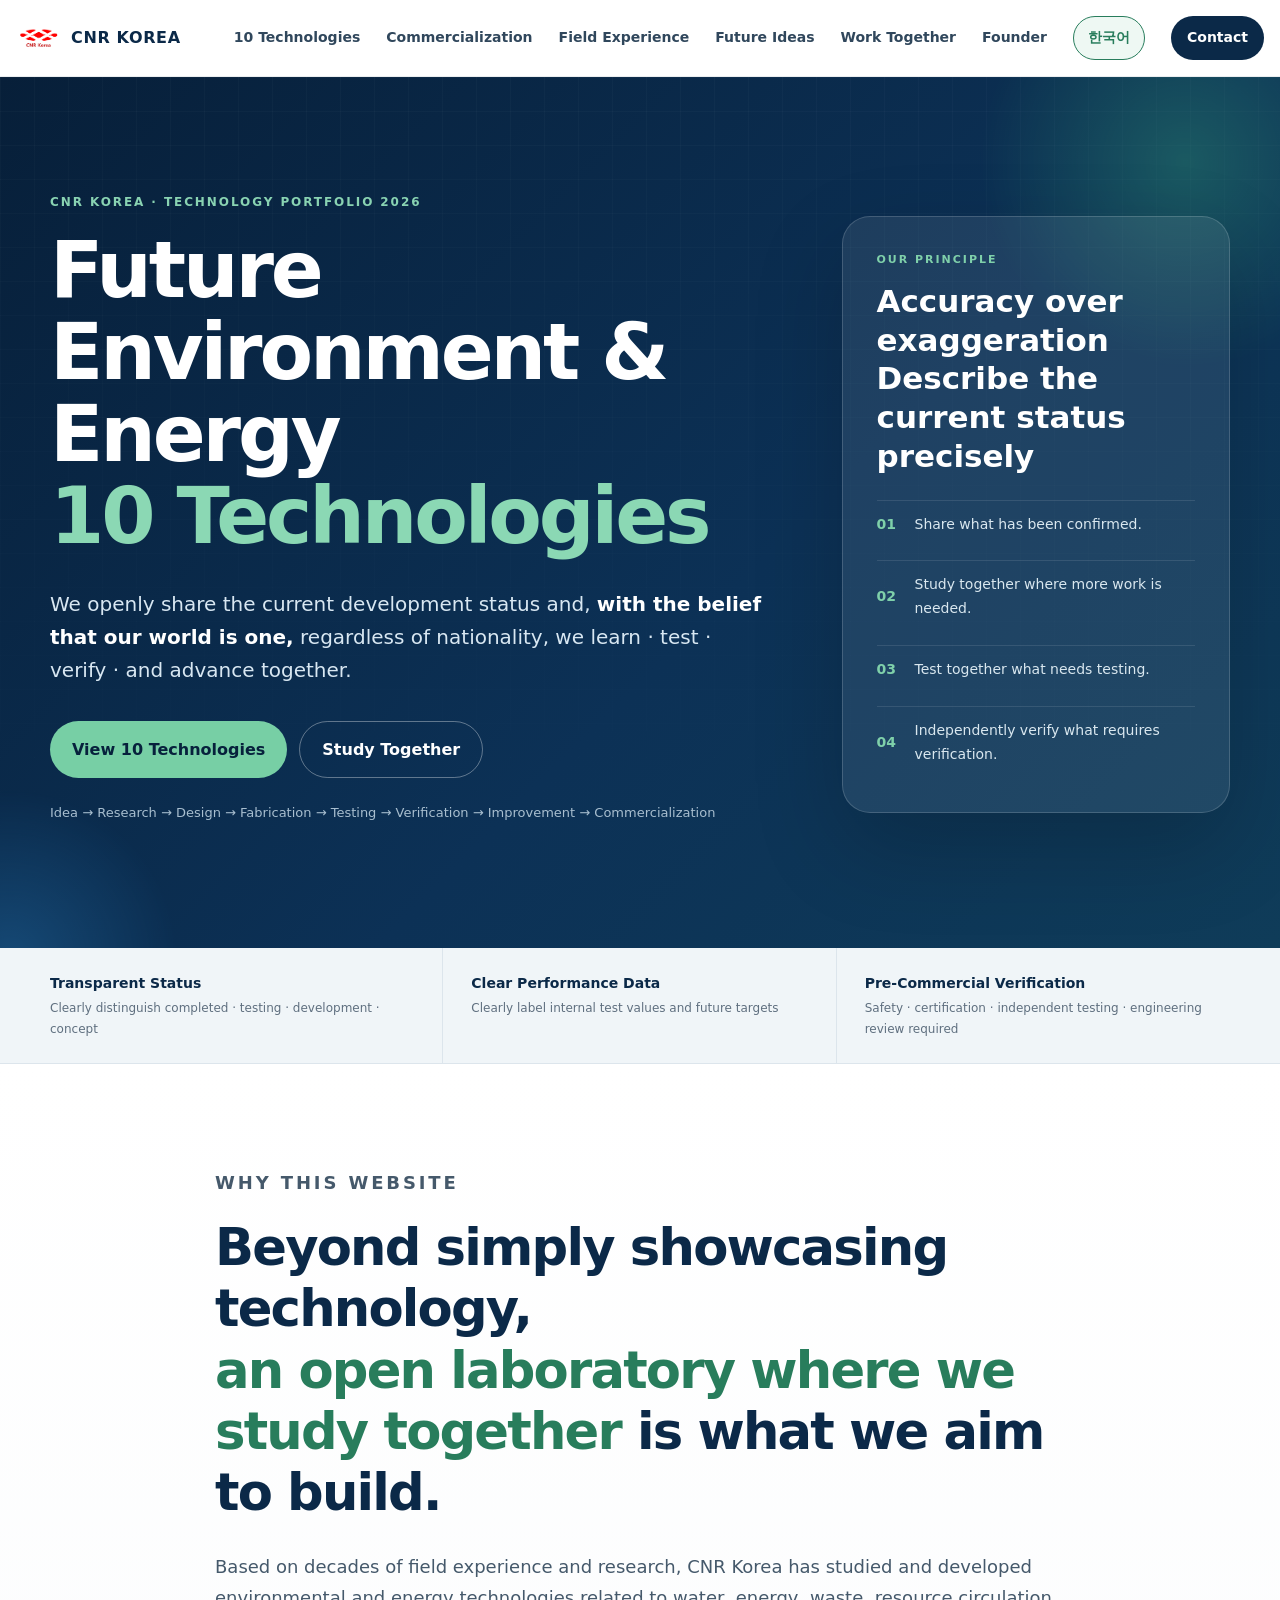
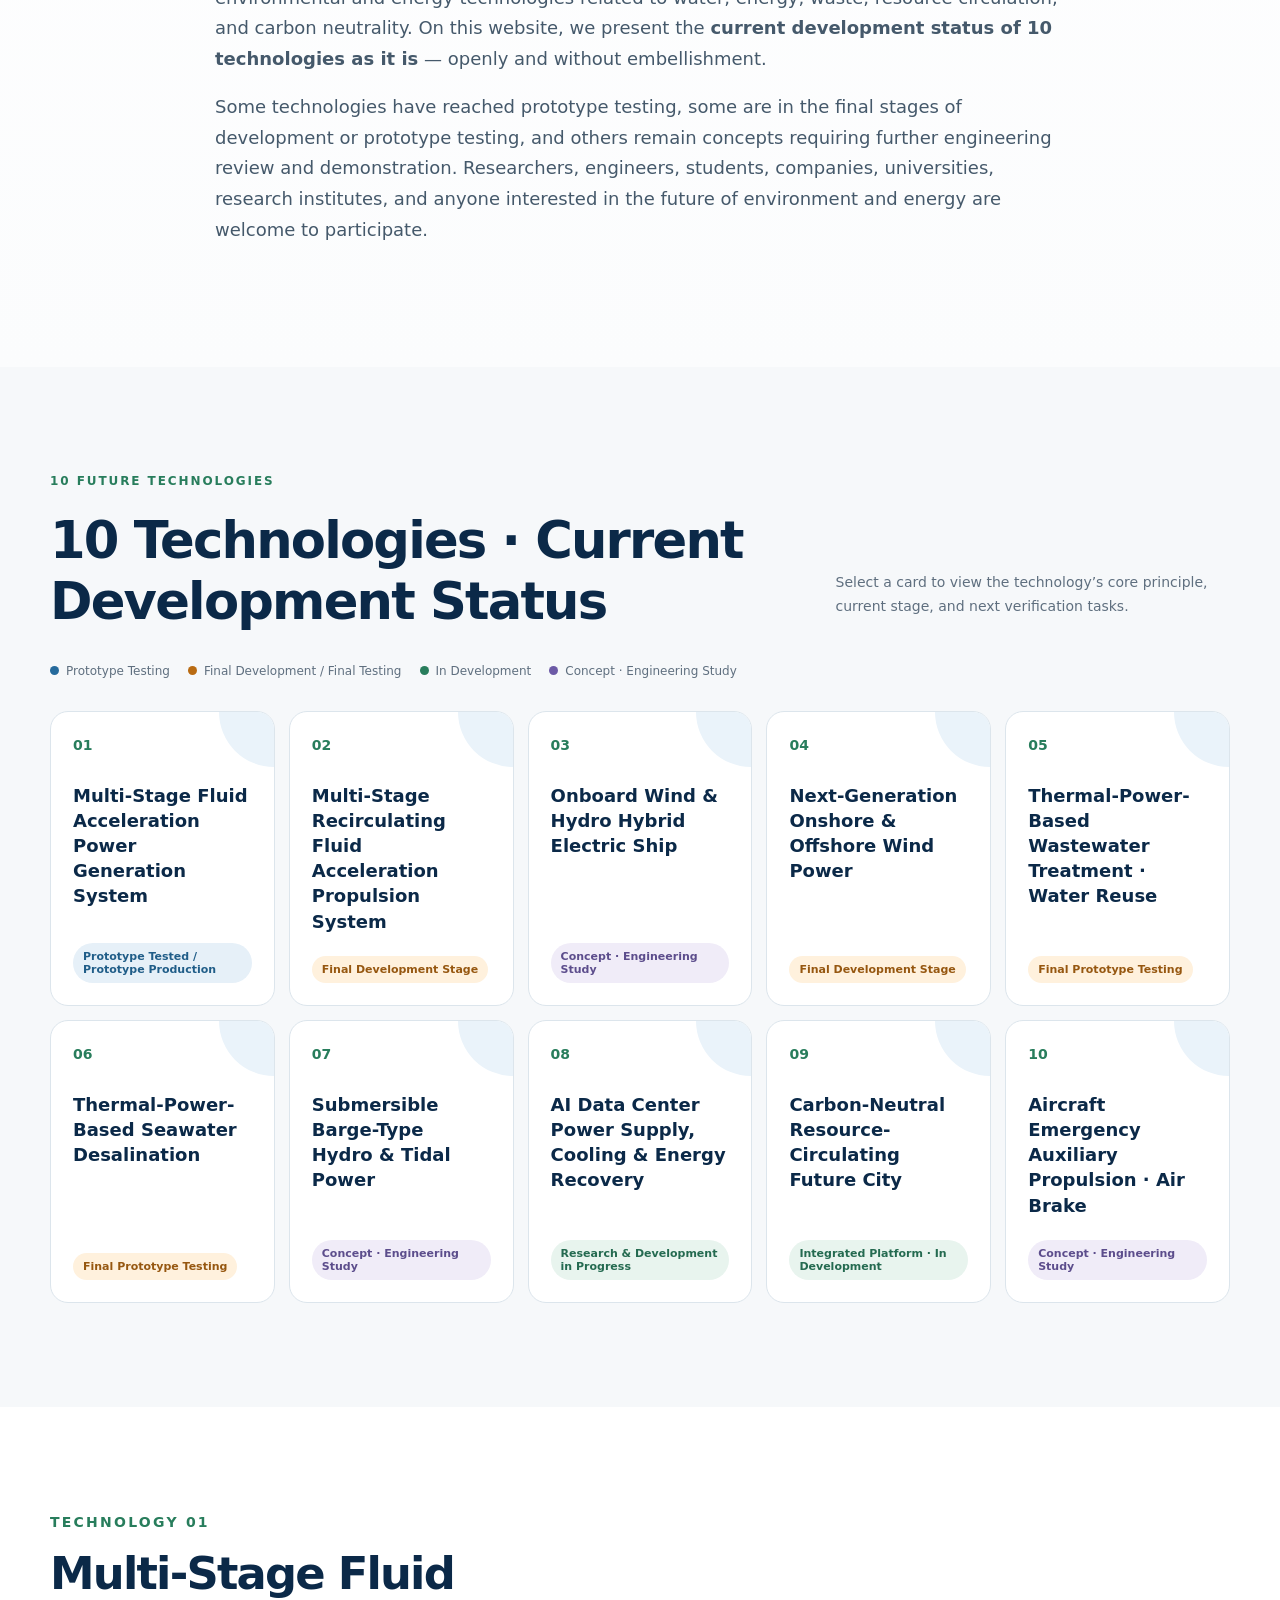
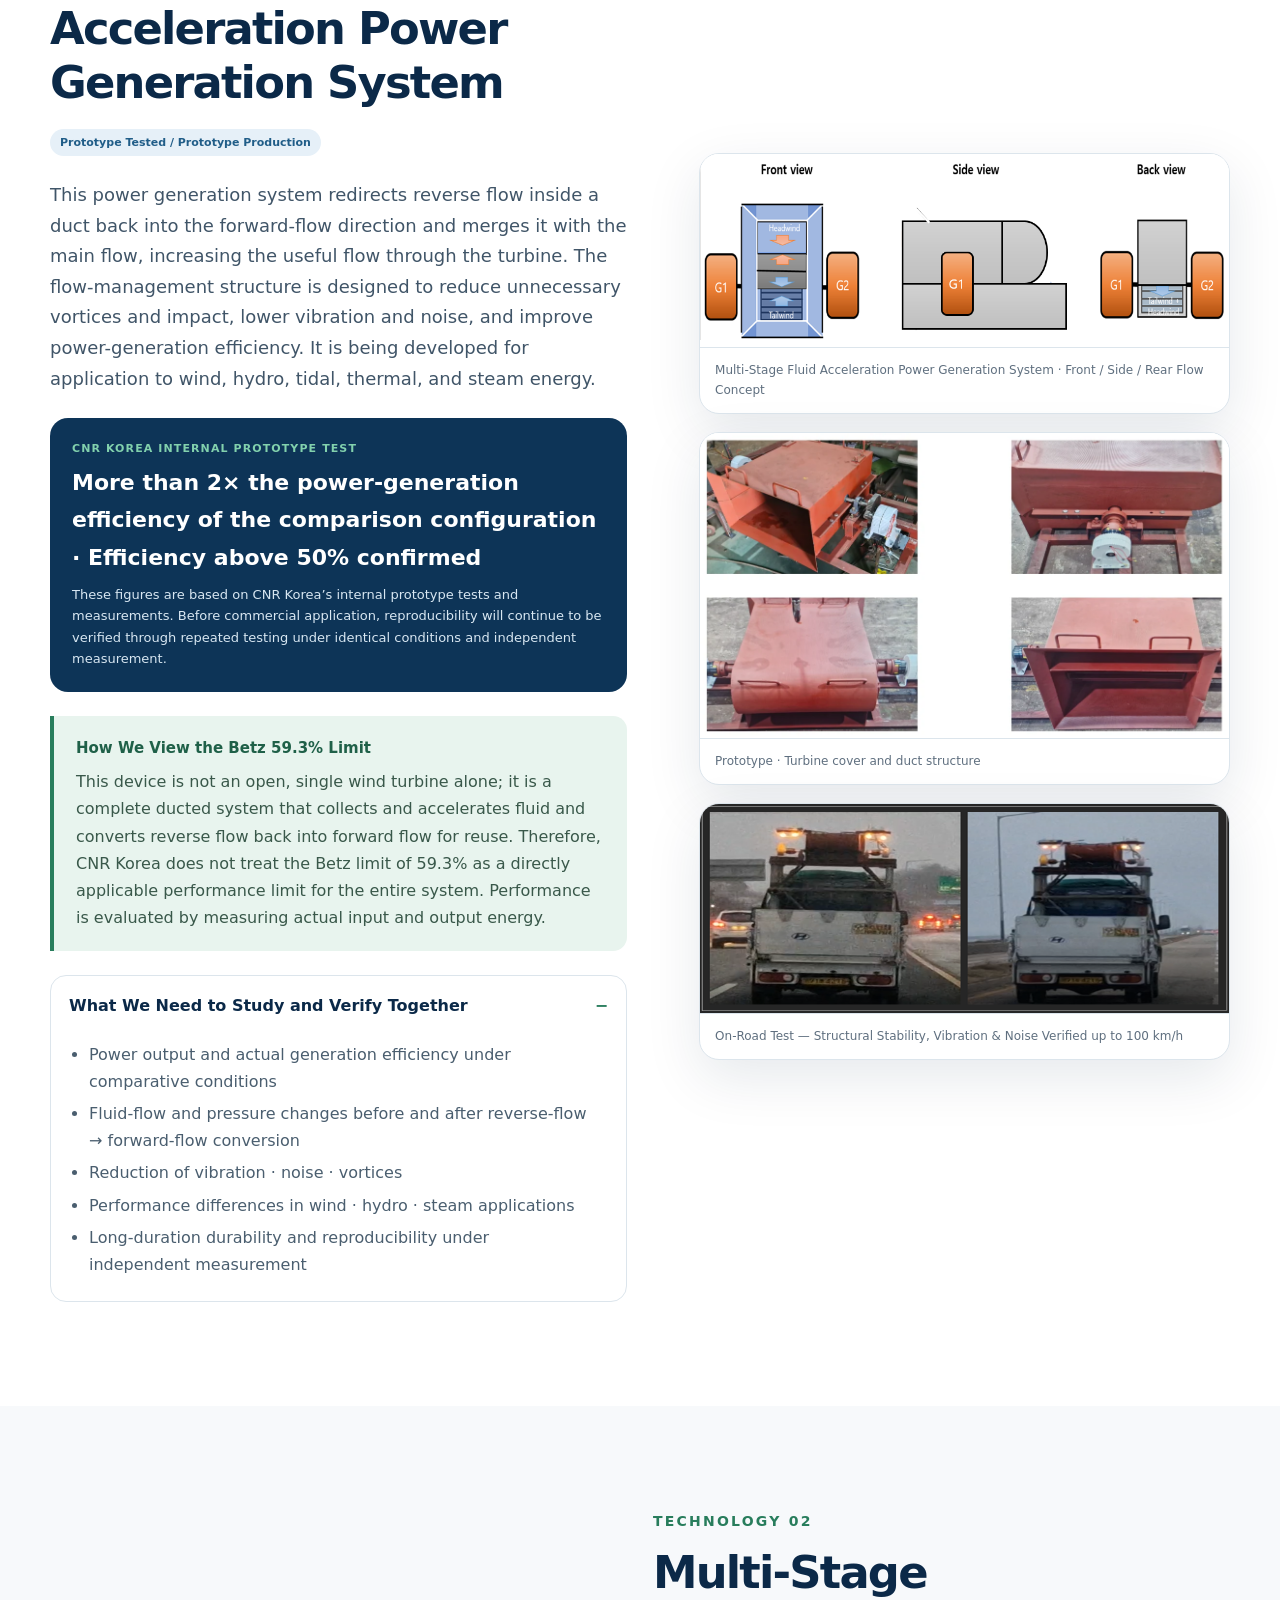
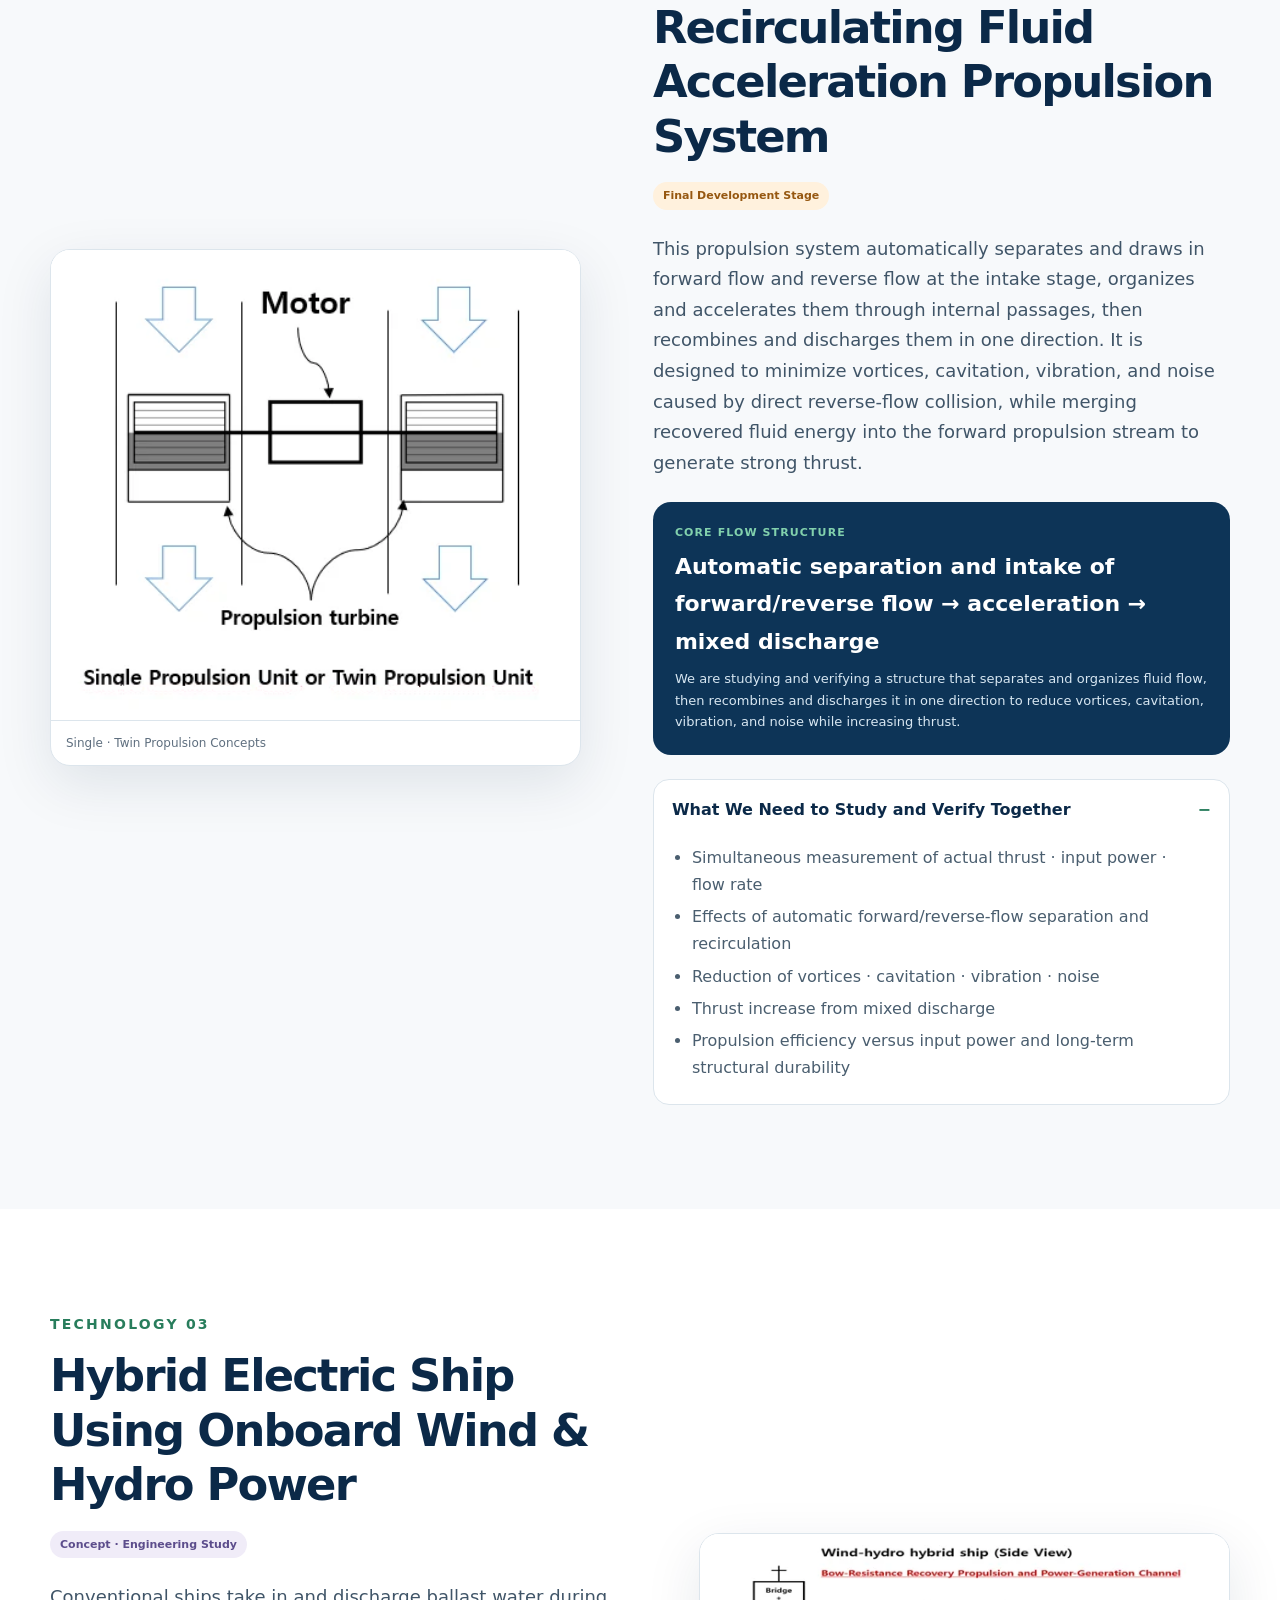
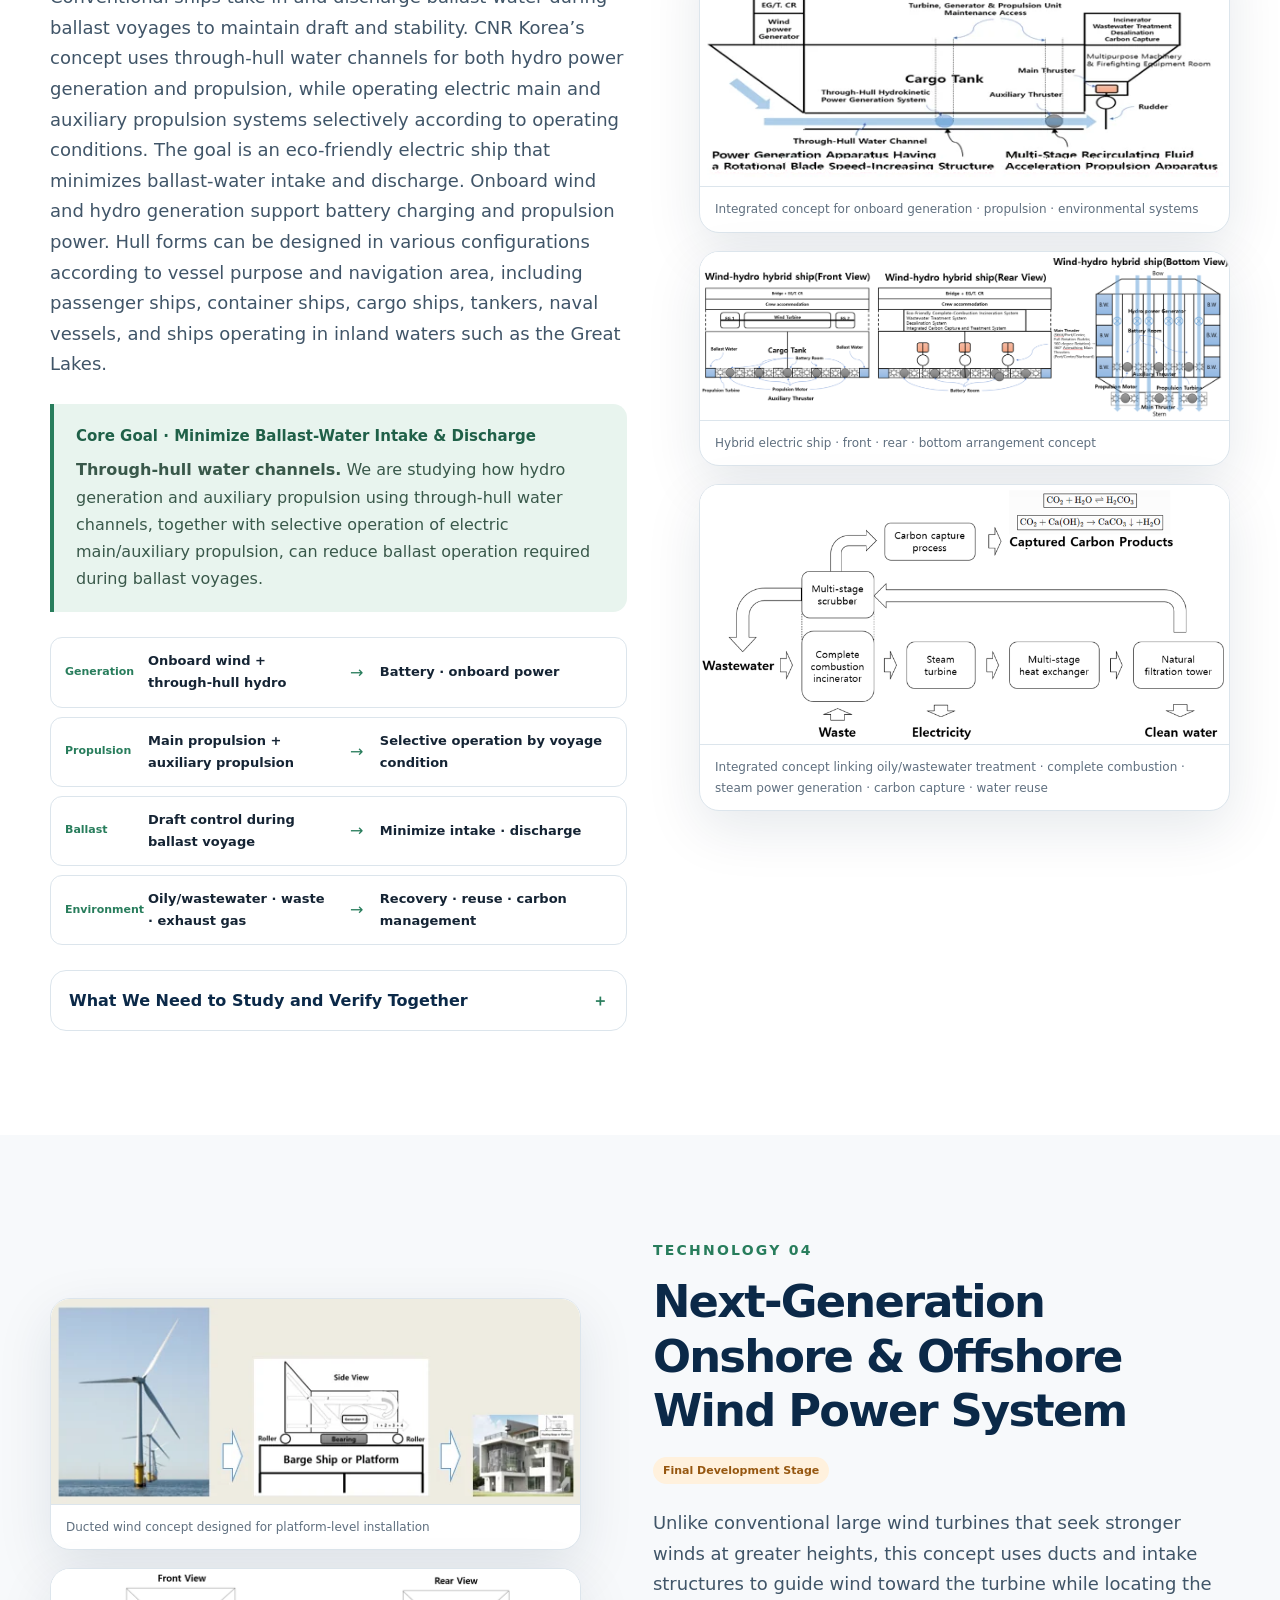
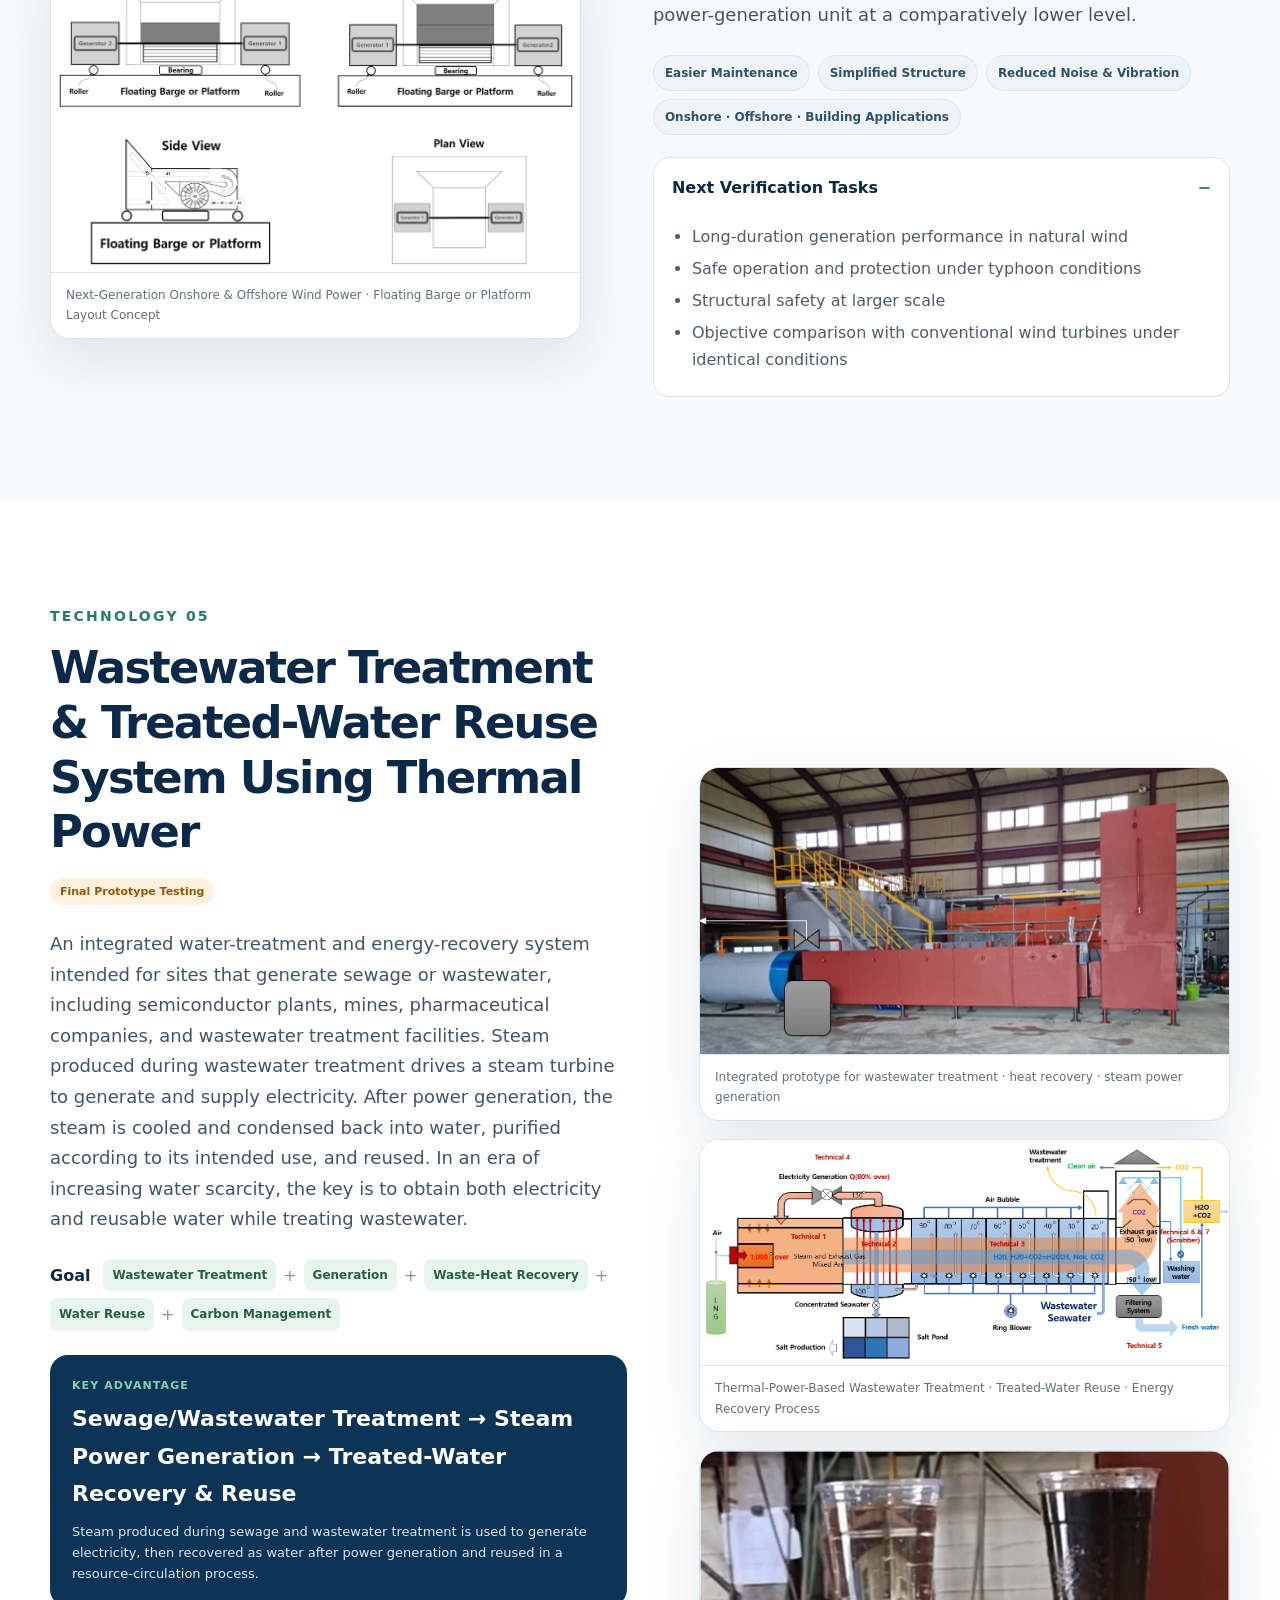
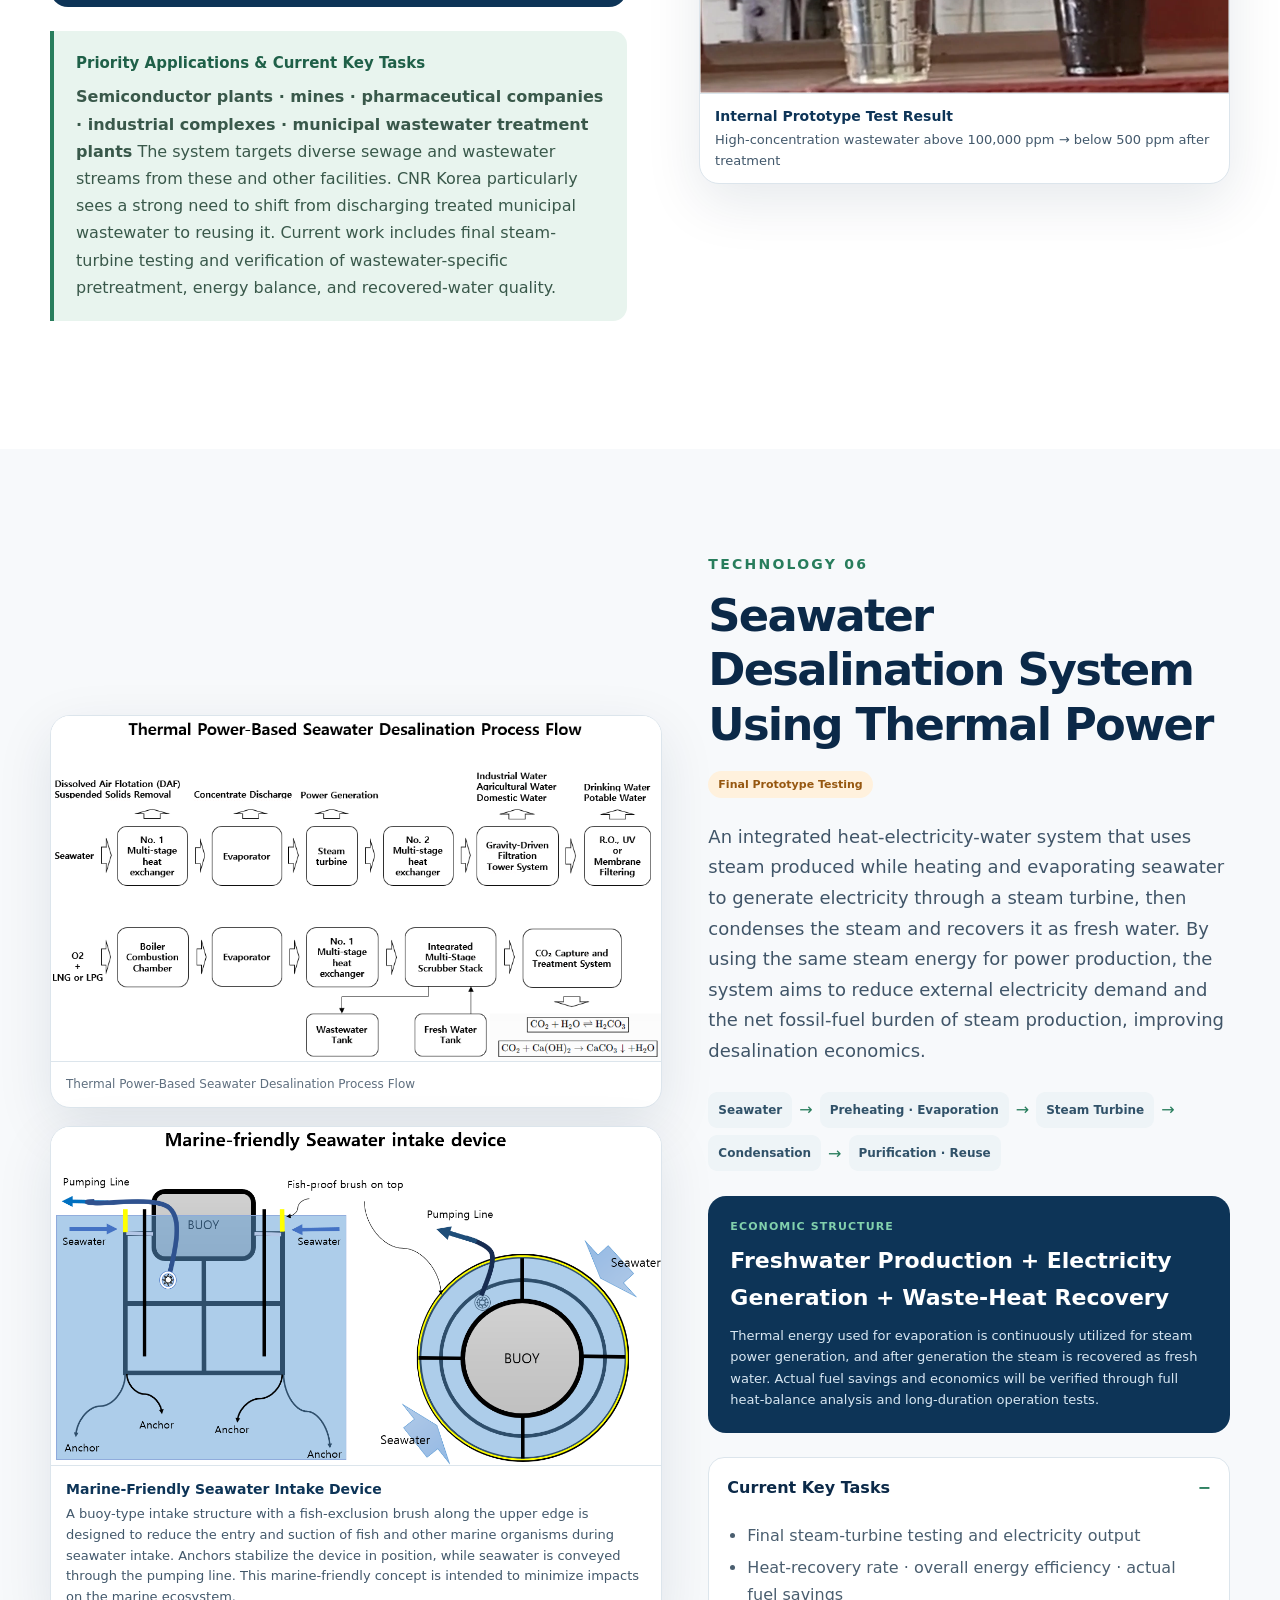
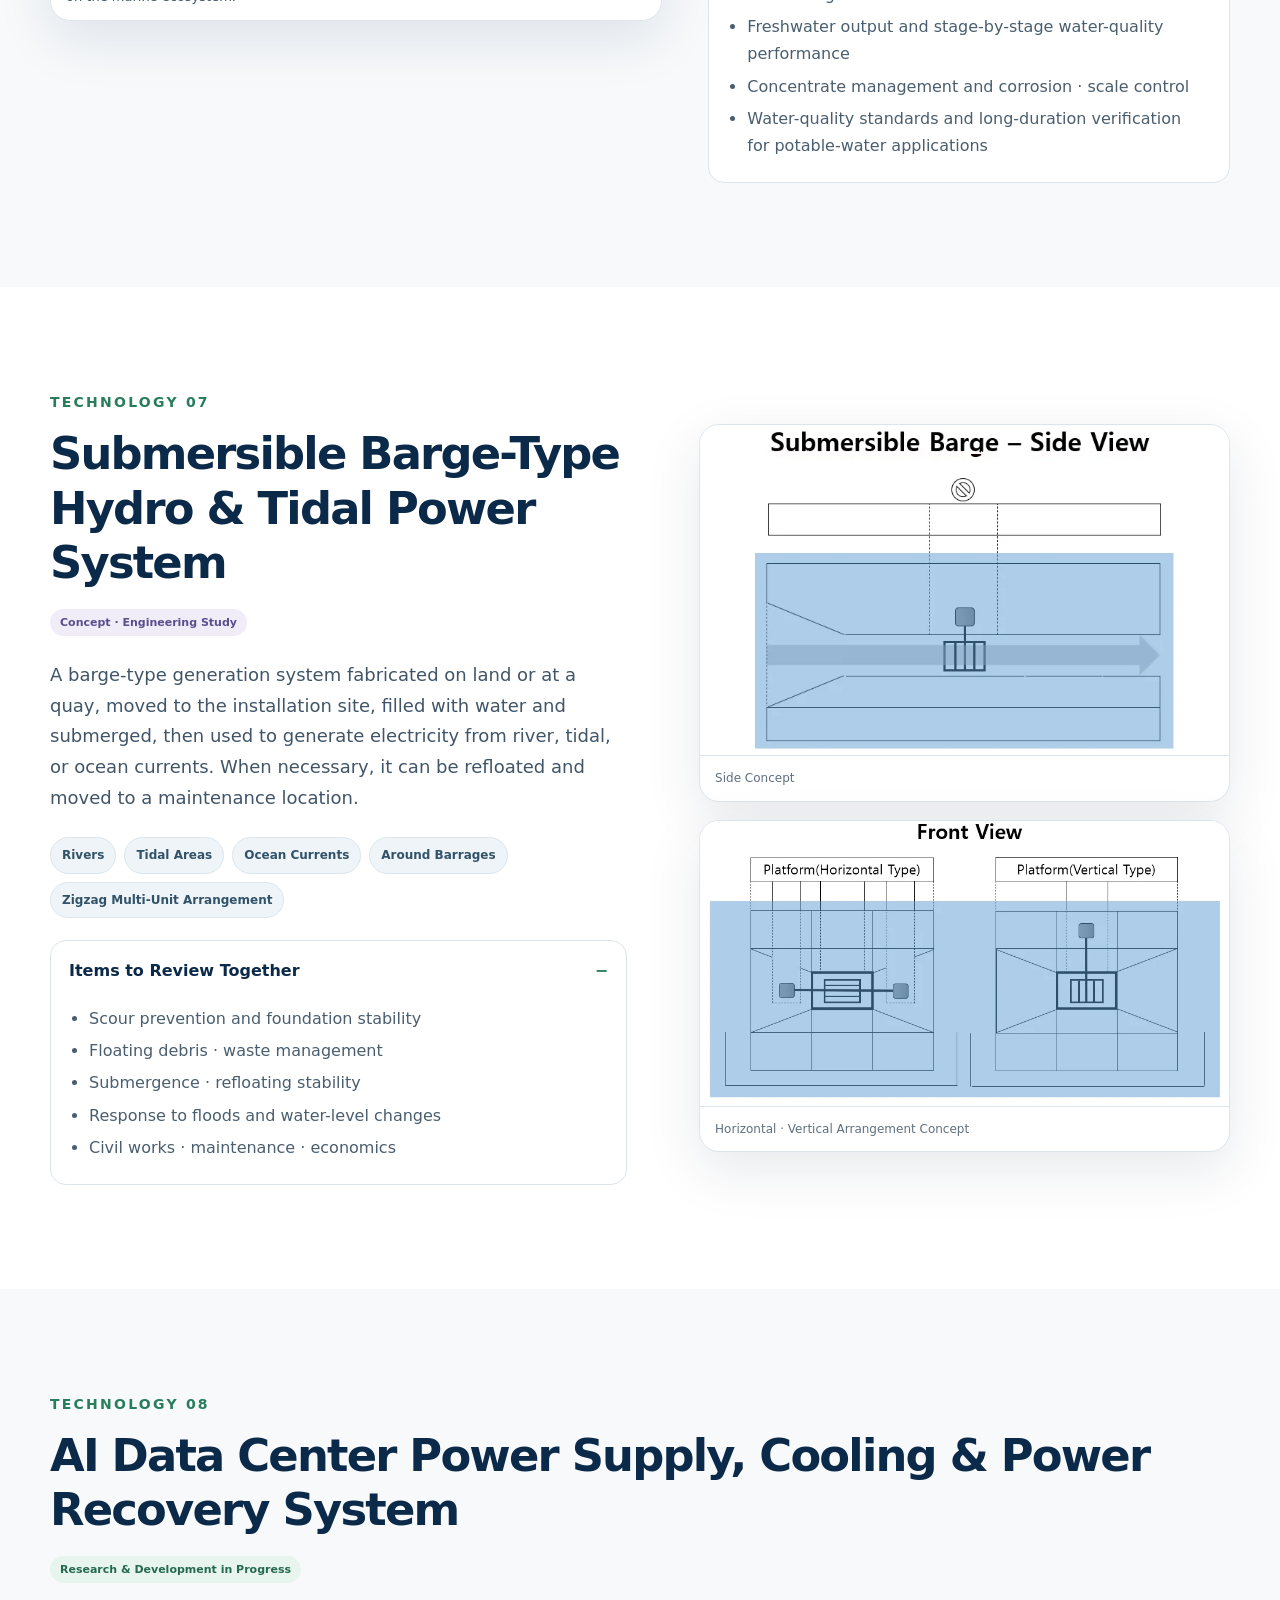
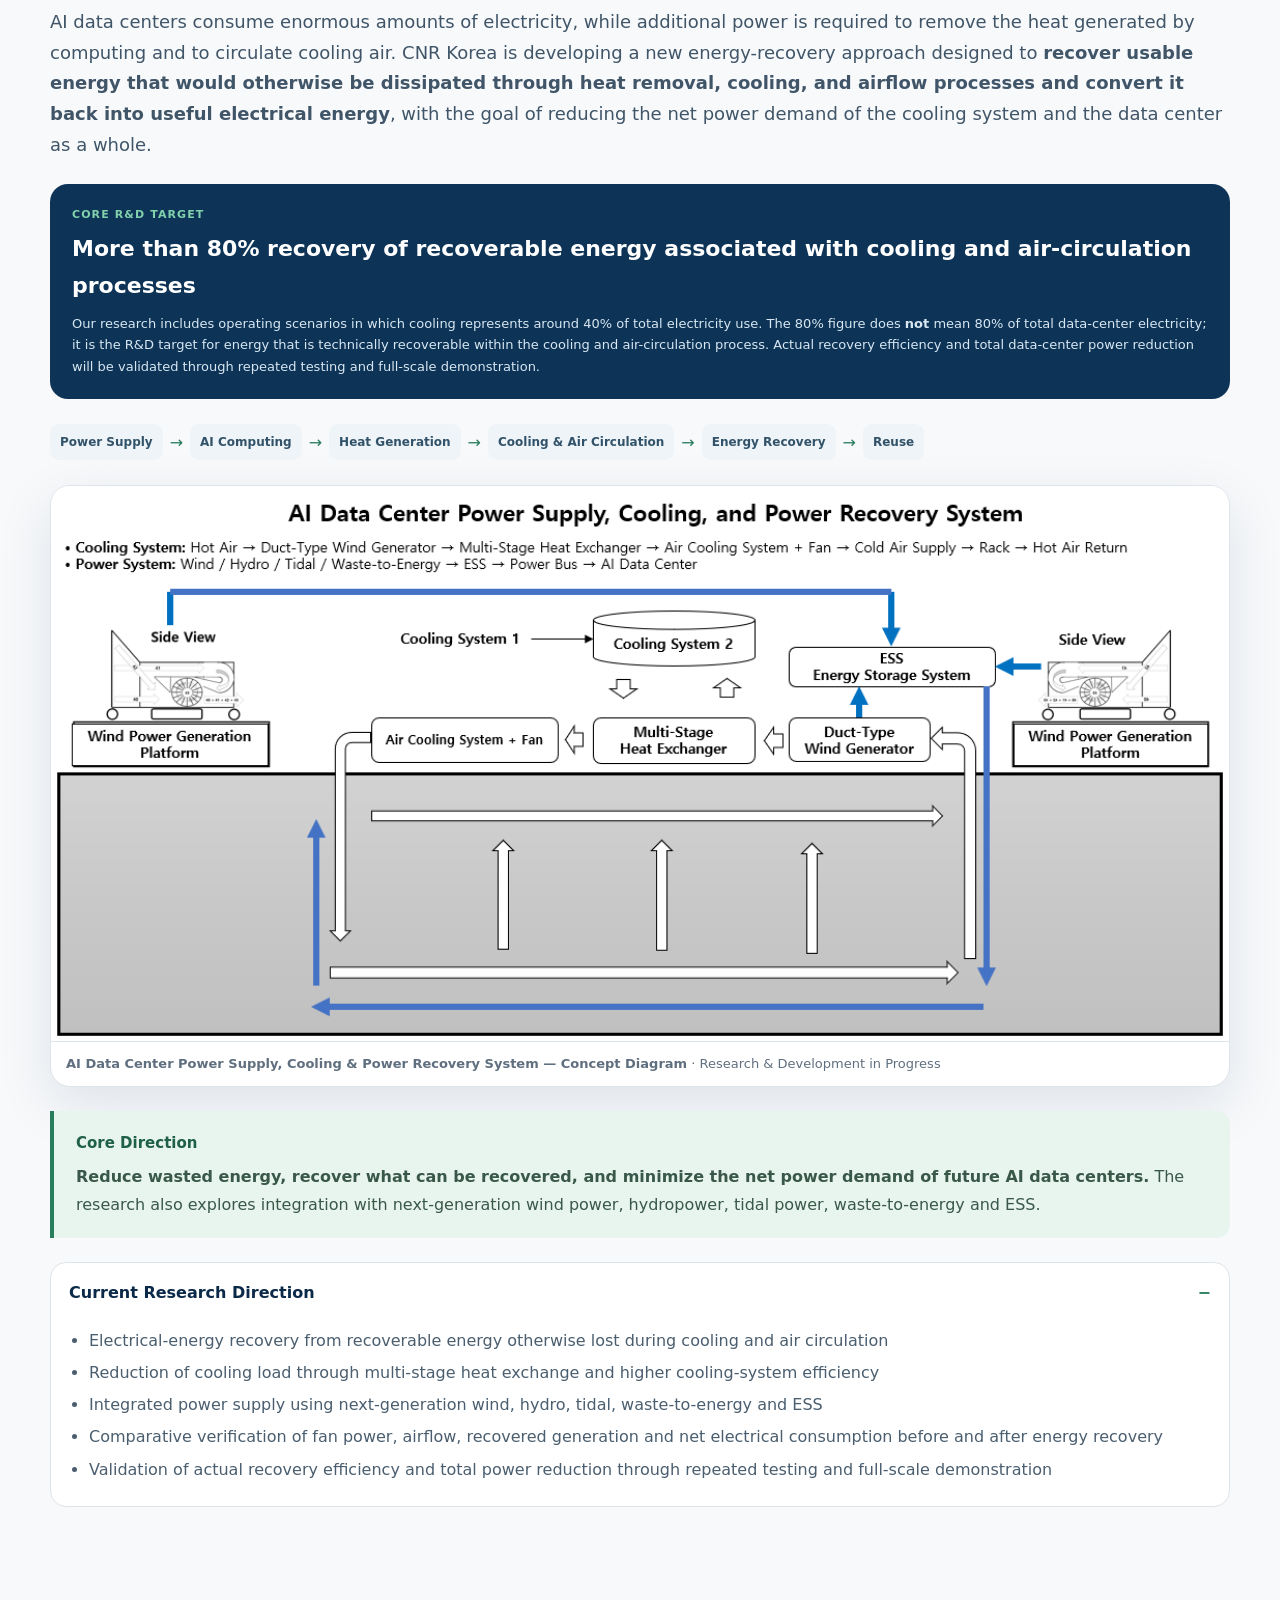
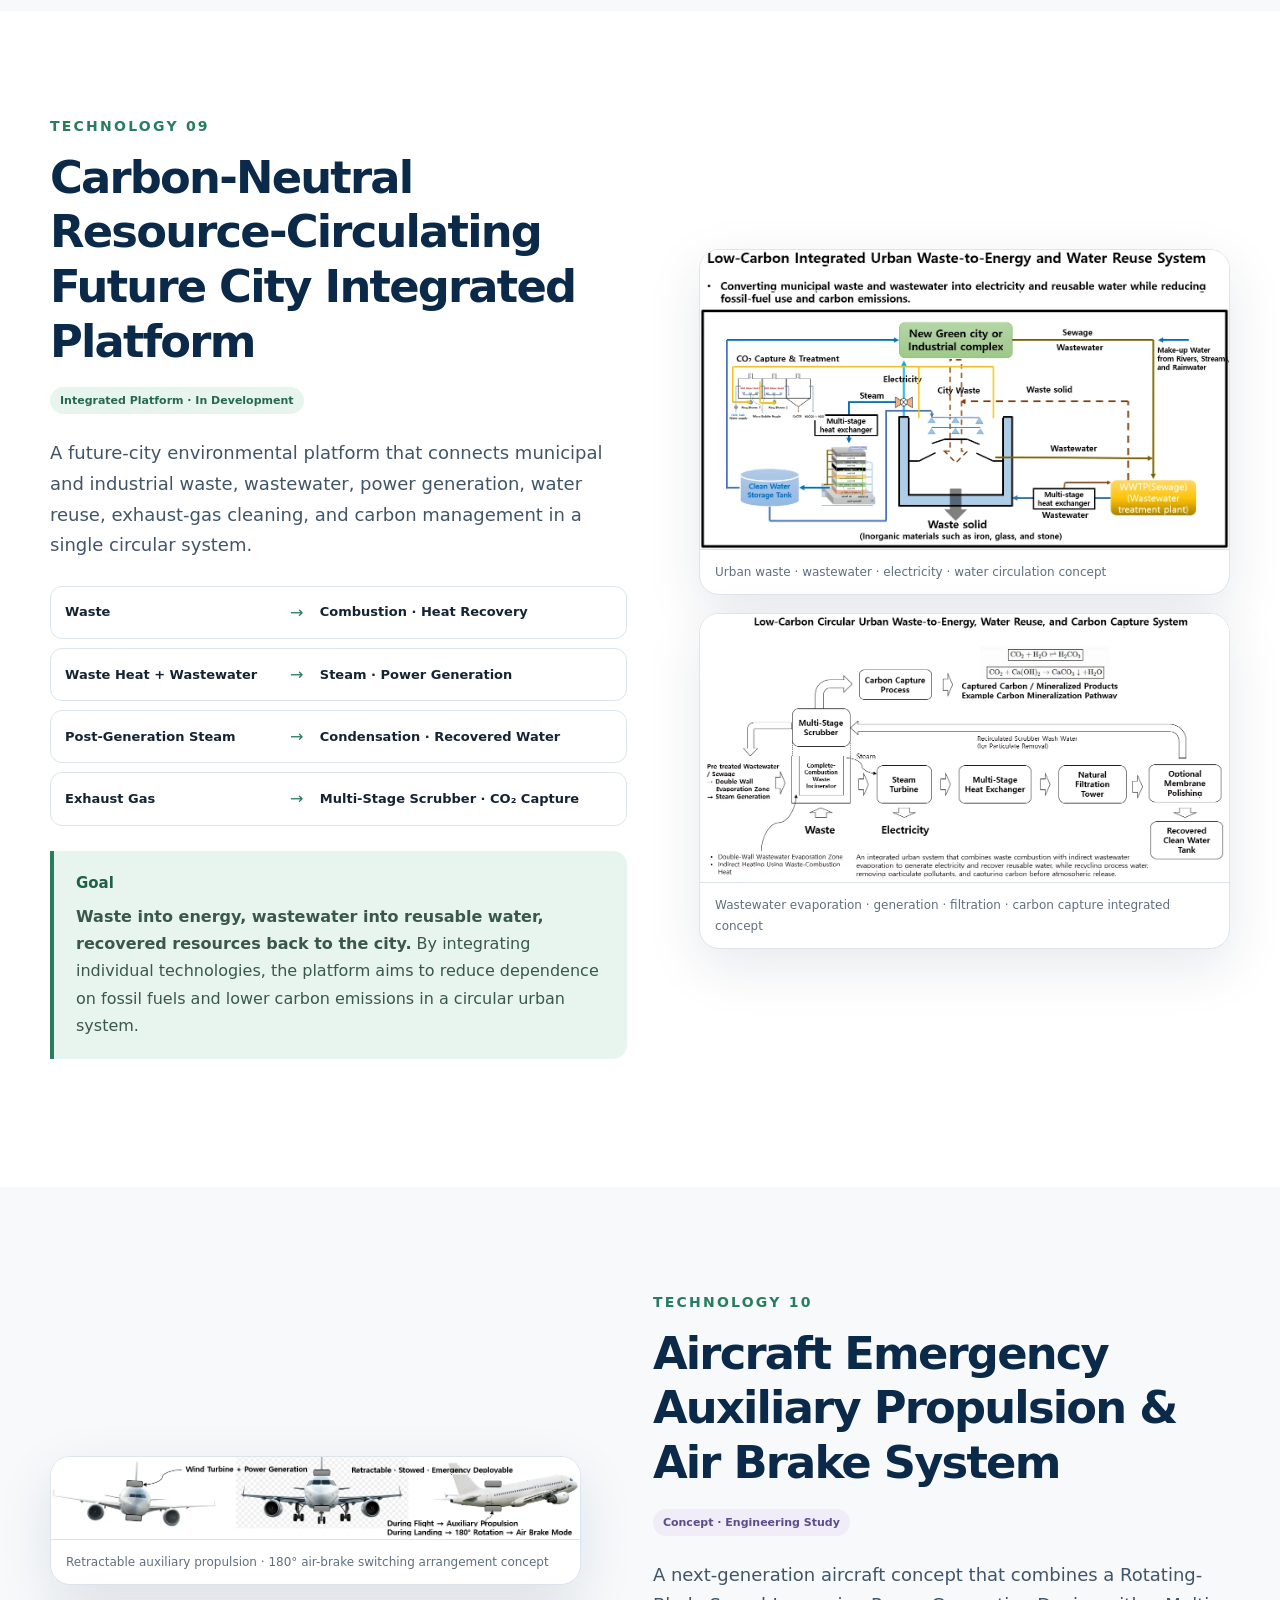
==== en.html @ b7be9ba9 "Add files via upload" ====
<!DOCTYPE html>

<html lang="en">
<head>
<meta charset="utf-8"/>
<meta content="width=device-width, initial-scale=1" name="viewport"/>
<meta content="#0b2948" name="theme-color"/>
<meta content="CNR Korea’s 10 Future Environmental &amp; Energy Technologies. We openly share the current development status and advance toward carbon neutrality by learning, testing, and verifying together." name="description"/>
<meta content="CNR KOREA | 10 Future Environmental &amp; Energy Technologies" property="og:title"/>
<meta content="We share what has been confirmed and study together where more work is needed. Explore our technology status, field experience, and future research challenges." property="og:description"/>
<meta content="website" property="og:type"/>
<title>CNR KOREA | 10 Future Environmental &amp; Energy Technologies</title>
<link href="[data-uri]" rel="icon" type="image/png"/>
<style>:root{
  --navy:#0b2948; --navy-2:#123c66; --ink:#152434; --muted:#5f6f7f;
  --green:#287d5c; --green-2:#3fa173; --mint:#e8f4ee; --sky:#eaf3fa;
  --line:#dce5ec; --bg:#f6f8fa; --white:#fff; --amber:#b96b12; --blue:#256a9c; --violet:#6c5aa6;
  --shadow:0 18px 55px rgba(11,41,72,.10); --radius:22px; --radius-sm:14px;
  --max:1180px;
}
*{box-sizing:border-box}html{scroll-behavior:smooth}body{margin:0;font-family:Inter,"Noto Sans KR","Apple SD Gothic Neo","Malgun Gothic",system-ui,sans-serif;color:var(--ink);background:var(--white);line-height:1.7;word-break:keep-all}img{max-width:100%;display:block}a{color:inherit;text-decoration:none}button{font:inherit}.container{width:min(var(--max),calc(100% - 40px));margin:0 auto}.narrow{width:min(850px,100%)}.center{text-align:center}.section{padding:104px 0}.section-dark{background:var(--navy);color:#fff}.anchor-section{scroll-margin-top:78px}.skip-link{position:fixed;left:16px;top:-60px;z-index:999;background:#fff;color:#000;padding:10px 14px;border-radius:8px}.skip-link:focus{top:16px}.site-header{position:sticky;top:0;z-index:50;background:rgba(255,255,255,.92);backdrop-filter:blur(14px);border-bottom:1px solid rgba(11,41,72,.08)}.nav-shell{width:min(1260px,calc(100% - 32px));height:76px;margin:auto;display:flex;align-items:center;justify-content:space-between}.brand{display:flex;align-items:center;gap:10px;font-weight:900;letter-spacing:.04em;color:var(--navy)}.brand img{width:45px;height:34px;object-fit:contain}.primary-nav{display:flex;align-items:center;gap:26px;font-size:14px;font-weight:700;color:#30475c}.primary-nav a{position:relative}.primary-nav a:not(.nav-cta)::after{content:"";position:absolute;left:0;right:100%;bottom:-8px;height:2px;background:var(--green);transition:.25s}.primary-nav a:hover::after,.primary-nav a.active::after{right:0}.lang-switch{padding:9px 14px;border-radius:999px;border:1px solid var(--green);background:#eef8f3;color:var(--green);font-weight:900}.lang-switch:hover{background:var(--green);color:#fff}.primary-nav a.lang-switch::after{display:none}.nav-cta{padding:10px 16px;border-radius:999px;background:var(--navy);color:#fff}.nav-toggle{display:none;background:none;border:0;padding:8px}.nav-toggle span{display:block;width:24px;height:2px;background:var(--navy);margin:5px 0}.hero{position:relative;overflow:hidden;padding:115px 0 110px;background:linear-gradient(135deg,#071f39 0%,#0c3156 58%,#0f3c59 100%)}.hero::before{content:"";position:absolute;inset:0;background-image:linear-gradient(rgba(255,255,255,.025) 1px,transparent 1px),linear-gradient(90deg,rgba(255,255,255,.025) 1px,transparent 1px);background-size:34px 34px;mask-image:linear-gradient(to bottom,#000,transparent)}.hero-orb{position:absolute;border-radius:50%;filter:blur(1px);opacity:.35}.hero-orb-a{width:430px;height:430px;background:radial-gradient(circle,#36a578 0%,transparent 68%);right:-120px;top:-130px}.hero-orb-b{width:340px;height:340px;background:radial-gradient(circle,#2b80c0 0%,transparent 70%);left:-160px;bottom:-180px}.hero-grid{position:relative;display:grid;grid-template-columns:1.3fr .7fr;gap:70px;align-items:center}.eyebrow,.section-label{margin:0 0 18px;text-transform:uppercase;letter-spacing:.16em;font-size:12px;font-weight:900;color:var(--green)}.section-label.light{color:#7fd0aa}.hero .eyebrow{color:#89d3b2}.hero h1{font-size:clamp(50px,6.1vw,82px);line-height:1.05;margin:0 0 30px;letter-spacing:-.04em}.hero h1 strong{color:#8bd8b4}.hero-lead{font-size:20px;line-height:1.65;color:#d8e7f2;max-width:760px}.hero-lead b{color:#fff}.hero-actions{display:flex;gap:12px;margin:34px 0 24px}.btn{display:inline-flex;align-items:center;justify-content:center;padding:14px 22px;border-radius:999px;font-weight:800;transition:.25s}.btn:hover{transform:translateY(-2px)}.btn-primary{background:#77cfa5;color:#07213c}.btn-ghost{border:1px solid rgba(255,255,255,.35);color:#fff}.hero-note{font-size:13px;color:#a8becf}.hero-panel{background:rgba(255,255,255,.08);border:1px solid rgba(255,255,255,.16);border-radius:28px;padding:34px;box-shadow:0 35px 90px rgba(0,0,0,.18)}.panel-kicker{font-size:11px;font-weight:900;letter-spacing:.18em;color:#7fd0aa}.hero-panel h2{font-size:31px;line-height:1.25;margin:12px 0 24px}.check-list{list-style:none;margin:0;padding:0;display:grid;gap:12px}.check-list li{display:grid;grid-template-columns:38px 1fr;align-items:center;padding:12px 0;border-top:1px solid rgba(255,255,255,.1);font-size:14px;color:#d9e7ef}.check-list span{color:#7fd0aa;font-weight:900}.trust-strip{background:#f0f5f8;border-bottom:1px solid var(--line)}.trust-grid{display:grid;grid-template-columns:repeat(3,1fr)}.trust-grid>div{padding:24px 28px;border-right:1px solid var(--line)}.trust-grid>div:first-child{padding-left:0}.trust-grid>div:last-child{border:0}.trust-grid strong,.trust-grid span{display:block}.trust-grid strong{color:var(--navy);font-size:14px}.trust-grid span{color:var(--muted);font-size:12px;margin-top:3px}.intro-section{background:linear-gradient(#fff,#fbfcfd)}.intro-section h2,.section-head h2,.goal-section h2{font-size:clamp(36px,4vw,54px);line-height:1.2;letter-spacing:-.035em;margin:0 0 28px;color:var(--navy)}.intro-section h2 span{color:var(--green)}.intro-section p{font-size:18px;color:#45596b}.technology-overview{background:var(--bg)}.section-head{display:flex;align-items:end;justify-content:space-between;gap:40px;margin-bottom:28px}.section-head h2{margin:0}.section-head>p{max-width:420px;color:var(--muted);font-size:14px}.status-legend{display:flex;flex-wrap:wrap;gap:10px 18px;margin-bottom:30px;color:var(--muted);font-size:12px}.status-legend span{display:flex;align-items:center;gap:7px}.dot{width:9px;height:9px;border-radius:50%;display:inline-block}.dot.tested{background:var(--blue)}.dot.finishing{background:var(--amber)}.dot.developing{background:var(--green)}.dot.concept{background:var(--violet)}.tech-card-grid{display:grid;grid-template-columns:repeat(5,1fr);gap:14px}.tech-card{position:relative;min-height:205px;background:#fff;border:1px solid var(--line);border-radius:18px;padding:22px;display:flex;flex-direction:column;transition:.25s;overflow:hidden}.tech-card::before{content:"";position:absolute;width:110px;height:110px;border-radius:50%;background:var(--sky);right:-55px;top:-55px}.tech-card:hover{transform:translateY(-5px);box-shadow:var(--shadow);border-color:#c8d8e3}.tech-card em{font-style:normal;font-weight:900;font-size:14px;color:var(--green);position:relative}.tech-card h3{font-size:18px;line-height:1.4;margin:25px 0 22px;color:var(--navy);position:relative}.badge{display:inline-flex;align-items:center;align-self:flex-start;padding:7px 10px;border-radius:999px;font-size:11px;font-weight:900;line-height:1.2}.badge.tested{background:#e6f0f8;color:#205d88}.badge.finishing{background:#fff1dd;color:#965710}.badge.developing{background:#e8f4ee;color:#246a50}.badge.concept{background:#f0ecf8;color:#5c4d8c}.tech-card .badge{margin-top:auto}.technology{position:relative}.technology.alt{background:#f7f9fb}.technology-grid{display:grid;grid-template-columns:1fr .92fr;gap:72px;align-items:center}.technology-grid.reverse{grid-template-columns:.92fr 1fr}.technology-grid.reverse .tech-copy{order:2}.technology-grid.reverse>.visual-card,.technology-grid.reverse>.visual-stack{order:1}.tech-number{font-size:14px;font-weight:900;letter-spacing:.16em;color:var(--green);margin-bottom:12px}.tech-copy h2{font-size:clamp(34px,3.5vw,50px);line-height:1.22;letter-spacing:-.04em;color:var(--navy);margin:0 0 16px}.tech-summary{font-size:18px;color:#405568;margin:24px 0}.learning-box{background:var(--mint);border-left:4px solid var(--green);padding:20px 22px;border-radius:0 14px 14px 0;margin:24px 0}.learning-box h3{margin:0 0 7px;color:#1f6048;font-size:15px}.learning-box p{margin:0;color:#39584a}.study-details{border:1px solid var(--line);border-radius:16px;background:#fff;margin-top:20px;overflow:hidden}.study-details summary{cursor:pointer;padding:16px 18px;font-weight:900;color:var(--navy);list-style:none}.study-details summary::-webkit-details-marker{display:none}.study-details summary::after{content:"＋";float:right;color:var(--green)}.study-details[open] summary::after{content:"−"}.study-details ul{margin:0;padding:0 34px 18px 38px;color:#4a5e6f}.study-details li{margin:5px 0}.visual-card{margin:0;background:#fff;border:1px solid var(--line);border-radius:20px;overflow:hidden;box-shadow:var(--shadow)}.visual-card img{width:100%;max-height:520px;object-fit:contain;background:#fff}.visual-card figcaption{padding:12px 15px;border-top:1px solid var(--line);font-size:12px;color:var(--muted)}.visual-stack{display:grid;gap:18px}.visual-stack .visual-card img{max-height:330px}.metric-callout{border-radius:18px;background:#0d3457;color:#fff;padding:22px;margin:24px 0}.metric-callout span{display:block;color:#82d1ad;font-size:11px;font-weight:900;letter-spacing:.1em;text-transform:uppercase}.metric-callout strong{display:block;font-size:22px;margin:5px 0 8px}.metric-callout p{margin:0;color:#c9dae6;font-size:13px}.flow-list{display:grid;gap:9px;margin:25px 0}.flow-list>div{display:grid;grid-template-columns:75px 1fr 30px 1.25fr;align-items:center;gap:8px;border:1px solid var(--line);border-radius:12px;padding:12px 14px;background:#fff}.flow-list span{font-size:11px;font-weight:900;color:var(--green)}.flow-list b,.flow-list strong{font-size:13px}.flow-list i{font-style:normal;color:var(--green);text-align:center}.flow-list.compact>div{grid-template-columns:1fr 30px 1.4fr}.pill-row{display:flex;flex-wrap:wrap;gap:8px;margin:22px 0}.pill-row span{background:#eef4f7;color:#315269;border:1px solid #dbe7ed;padding:7px 11px;border-radius:999px;font-size:12px;font-weight:800}.goal-line{display:flex;flex-wrap:wrap;align-items:center;gap:7px;margin:24px 0}.goal-line b{color:var(--navy);margin-right:6px}.goal-line span{background:var(--mint);color:#255f49;border-radius:8px;padding:6px 9px;font-weight:800;font-size:12px}.goal-line i{font-style:normal;color:#8395a5}.flow-ribbon{display:flex;flex-wrap:wrap;align-items:center;gap:7px;margin:25px 0}.flow-ribbon span{padding:8px 10px;background:#eef4f7;border-radius:9px;font-size:12px;font-weight:800;color:#315269}.flow-ribbon i{font-style:normal;color:var(--green)}.air-modes{display:grid;grid-template-columns:repeat(3,1fr);gap:9px;margin:24px 0}.air-modes div{padding:15px;border-radius:14px;background:#eef4f7;border:1px solid #dbe7ed}.air-modes small{display:block;color:var(--green);font-weight:900;margin-bottom:7px}.air-modes strong{font-size:13px;color:var(--navy)}.field-section{background:linear-gradient(135deg,#071f39,#0b3154)}.split-grid{display:grid;grid-template-columns:.92fr 1.08fr;gap:65px;align-items:center}.field-section h2,.together-section h2,.closing-section h2{font-size:clamp(40px,4.7vw,62px);line-height:1.15;letter-spacing:-.04em;margin:0 0 28px}.field-section p{color:#d5e2ec}.field-highlight{display:grid;grid-template-columns:82px 1fr;gap:20px;margin:32px 0;padding-top:25px;border-top:1px solid rgba(255,255,255,.14)}.field-highlight>span{font-size:32px;color:#7fd0aa;font-weight:900}.field-highlight h3{margin:0 0 8px}.field-highlight p{margin:0}.field-section blockquote{margin:28px 0 0;padding-left:20px;border-left:3px solid #7fd0aa;font-size:25px;font-weight:900}.photo-frame{margin:0;border-radius:22px;overflow:hidden;background:#fff;padding:8px;box-shadow:0 25px 70px rgba(0,0,0,.25)}.photo-frame img{border-radius:15px}.photo-frame figcaption{color:#607280;padding:8px 8px 2px;font-size:12px}.wildfire-section{background:#fff8f2}.wildfire-grid{display:grid;grid-template-columns:1fr 1fr;gap:60px;align-items:start}.lead-copy{font-size:19px;color:#334c60}.visual-card.danger{border-color:#f0d3c4}.action-quote{margin-top:25px;padding:20px;border-radius:16px;background:#2b1b16;color:#fff}.action-quote strong,.action-quote span{display:block}.action-quote span{margin-top:4px;color:#f4bd88;font-size:13px}.together-section{background:linear-gradient(135deg,#0b2948,#153f58)}.together-grid{display:grid;grid-template-columns:.85fr 1.15fr;gap:85px;align-items:start}.together-section p{color:#d7e4ec;font-size:17px}.together-steps{display:flex;flex-wrap:wrap;align-items:center;gap:9px;margin:30px 0}.together-steps span{background:#fff;color:var(--navy);padding:9px 13px;border-radius:9px;font-weight:900;font-size:12px}.together-steps i{font-style:normal;color:#7fd0aa}.welcome{padding:18px;border:1px solid rgba(255,255,255,.14);border-radius:14px}.goal-section{background:linear-gradient(#fff,#f8fbf9)}.goal-lead{font-size:19px;color:var(--muted)}.goal-grid{display:grid;grid-template-columns:repeat(5,1fr);gap:12px;margin:42px -100px}.goal-grid>div{padding:26px 14px;border-radius:16px;background:#fff;border:1px solid var(--line);font-size:13px;color:#607181;box-shadow:0 10px 30px rgba(11,41,72,.04)}.goal-grid b{display:block;margin-top:6px;color:var(--navy);font-size:14px}.mission-statement{margin-top:50px;padding:45px 32px;background:var(--navy);border-radius:24px;color:#fff}.mission-statement span{display:block;color:#94bdd1;font-size:13px;margin-bottom:13px}.mission-statement strong{font-size:clamp(30px,4vw,48px);line-height:1.3}.founder-section{background:#f6f8fa}.founder-grid{display:grid;grid-template-columns:320px 1fr;gap:75px}.founder-id{position:sticky;top:115px;align-self:start;padding:30px;border-radius:22px;background:#fff;border:1px solid var(--line);box-shadow:var(--shadow)}.founder-id img{width:180px;margin:0 auto 28px}.founder-id p{font-size:11px;letter-spacing:.16em;font-weight:900;color:var(--green);margin:0}.founder-id h2{font-size:42px;color:var(--navy);margin:4px 0 0}.founder-id span{color:var(--muted);font-size:13px}.founder-story{font-size:18px;color:#41576a}.questions{margin:28px 0;padding:24px;border-radius:18px;background:#0c3154;color:#fff}.questions p{margin:0;padding:9px 0;border-bottom:1px solid rgba(255,255,255,.12);font-weight:800}.questions p:last-child{border:0}.dream-quote{margin:36px 0;padding:30px 0;border-top:1px solid #b6c8d4;border-bottom:1px solid #b6c8d4;font-size:26px;line-height:1.55;color:var(--navy)}.dream-quote strong{color:var(--green)}.closing-section{background:linear-gradient(135deg,#0b2948,#0b3c4c)}.closing-section p{font-size:18px;color:#d6e4eb}.closing-emphasis{font-size:22px!important;color:#fff!important;font-weight:800}.signature{margin-top:36px}.signature strong{font-size:22px}.signature span{font-size:12px;color:#9ab2c3}.contact-section{background:#fff}.contact-card{display:grid;grid-template-columns:.9fr 1.1fr;gap:70px;padding:55px;border-radius:26px;background:#f4f8fa;border:1px solid var(--line)}.contact-card h2{margin:0 0 14px;color:var(--navy);font-size:38px;line-height:1.25}.contact-card p{color:var(--muted)}.contact-links{display:grid}.contact-links>a,.contact-links>div{padding:14px 0;border-bottom:1px solid #d6e2e9;display:flex;justify-content:space-between;gap:20px;align-items:center}.contact-links span{color:var(--muted);font-size:12px}.contact-links strong{color:var(--navy);font-size:13px;text-align:right}.contact-links a:hover strong{color:var(--green)}.site-footer{padding:26px 0;border-top:1px solid var(--line);background:#f8fafb}.footer-grid{display:flex;align-items:center;justify-content:space-between;gap:20px}.footer-brand{display:flex;align-items:center;gap:10px}.footer-brand img{width:48px}.footer-brand strong,.footer-brand span{display:block}.footer-brand strong{color:var(--navy)}.footer-brand span,.site-footer p{font-size:11px;color:var(--muted)}.back-top{position:fixed;right:22px;bottom:22px;width:44px;height:44px;border:0;border-radius:50%;background:var(--navy);color:#fff;box-shadow:0 10px 25px rgba(0,0,0,.2);opacity:0;pointer-events:none;transition:.25s;z-index:30}.back-top.show{opacity:1;pointer-events:auto}.reveal{opacity:0;transform:translateY(18px);transition:opacity .65s ease,transform .65s ease}.reveal.visible{opacity:1;transform:none}

.commercialization-section{background:linear-gradient(180deg,#f7fafc 0%,#eef5f7 100%);border-top:1px solid var(--line);border-bottom:1px solid var(--line)}
.commercialization-section .section-head{margin-bottom:34px}.commercialization-section .section-head>div{max-width:760px}.commercialization-section .section-head>p{max-width:470px}
.commercial-card{display:grid;grid-template-columns:1.02fr .98fr;gap:46px;align-items:center;background:#fff;border:1px solid var(--line);border-radius:26px;padding:34px;box-shadow:var(--shadow)}
.commercial-number{font-size:12px;font-weight:900;letter-spacing:.16em;color:var(--green);margin-bottom:10px}.commercial-copy h3{margin:0 0 12px;color:var(--navy);font-size:clamp(28px,3vw,40px);line-height:1.26;letter-spacing:-.03em}.commercial-en{margin:0 0 22px;color:#3d5b70;font-size:16px;font-weight:800;line-height:1.45}.commercial-copy>.badge{margin-bottom:18px}.commercial-copy>.tech-summary{margin-top:18px}.commercial-flow{display:flex;flex-wrap:wrap;align-items:center;gap:7px;margin:22px 0}.commercial-flow span{padding:8px 10px;border-radius:9px;background:#eef4f7;color:#315269;font-size:12px;font-weight:800}.commercial-flow i{font-style:normal;color:var(--green);font-weight:900}.commercial-visual img{max-height:560px}.commercial-note{font-size:13px;color:var(--muted);margin:16px 0 0}
@media (max-width:1050px){.commercial-card{grid-template-columns:1fr}.commercial-visual{order:2}.tech-card-grid{grid-template-columns:repeat(2,1fr)}.hero-grid,.technology-grid,.technology-grid.reverse,.split-grid,.wildfire-grid,.together-grid,.founder-grid,.contact-card{grid-template-columns:1fr}.technology-grid.reverse .tech-copy,.technology-grid.reverse>.visual-card,.technology-grid.reverse>.visual-stack{order:initial}.hero-grid{gap:35px}.hero-panel{max-width:650px}.goal-grid{grid-template-columns:repeat(2,1fr);margin:35px 0}.founder-id{position:relative;top:0;max-width:420px}.contact-card{gap:25px}.section-head{align-items:start;flex-direction:column;gap:10px}.tech-card-grid{gap:12px}.split-grid{gap:40px}.together-grid{gap:35px}}
@media (max-width:760px){.container{width:min(100% - 28px,var(--max))}.section{padding:76px 0}.nav-shell{height:66px}.primary-nav{position:absolute;left:14px;right:14px;top:72px;display:none;flex-direction:column;align-items:stretch;padding:18px;background:#fff;border:1px solid var(--line);border-radius:16px;box-shadow:var(--shadow)}.primary-nav.open{display:flex}.nav-toggle{display:block}.hero{padding:82px 0 75px}.hero h1{font-size:48px}.hero-lead{font-size:17px}.hero-actions{flex-direction:column;align-items:stretch}.hero-panel{padding:25px}.trust-grid{grid-template-columns:1fr}.trust-grid>div,.trust-grid>div:first-child{padding:16px 0;border-right:0;border-bottom:1px solid var(--line)}.tech-card-grid{grid-template-columns:1fr}.tech-card{min-height:170px}.technology-grid{gap:34px}.tech-copy h2{font-size:34px}.tech-summary{font-size:16px}.flow-list>div{grid-template-columns:60px 1fr 24px 1.2fr}.air-modes{grid-template-columns:1fr}.goal-grid{grid-template-columns:1fr}.mission-statement{padding:30px 20px}.field-highlight{grid-template-columns:1fr}.contact-card{padding:28px}.contact-links>a,.contact-links>div{align-items:flex-start;flex-direction:column;gap:2px}.contact-links strong{text-align:left}.footer-grid{flex-direction:column;align-items:flex-start}.dream-quote{font-size:21px}.intro-section h2,.section-head h2,.goal-section h2{font-size:36px}.field-section h2,.together-section h2,.closing-section h2{font-size:40px}}
@media (prefers-reduced-motion:reduce){html{scroll-behavior:auto}.reveal{opacity:1;transform:none;transition:none}.btn,.tech-card{transition:none}}

/* 2026-08-15 content emphasis additions */
.priority-box{
  margin:24px 0;padding:22px 24px;border:1px solid rgba(255,255,255,.16);
  border-radius:18px;background:rgba(255,255,255,.07)
}
.priority-box h3{margin:0 0 14px;color:#9be0bd;font-size:16px}
.priority-box ol{margin:0;padding-left:22px;display:grid;gap:12px}
.priority-box li{padding-left:4px;color:#eef6fa}
.priority-box strong{display:block;color:#fff;font-size:15px}
.priority-box span{display:block;color:#bcd0dc;font-size:13px;margin-top:2px;line-height:1.55}
#tech03 .visual-stack .visual-card img{max-height:430px}
#tech03 .visual-stack .visual-card:nth-child(2) img{max-height:none}
.metric-callout p{margin:6px 0 0;color:#d8e7f2;font-size:13px;line-height:1.65}
@media(max-width:760px){
  .priority-box{padding:18px}
  #tech03 .visual-stack .visual-card img{max-height:none}
}

/* 2026-08-15 CNR Korea requested image/layout updates - English page */
.visual-stack.cnr-added-stack{gap:18px}
.visual-stack.cnr-added-stack .visual-card{margin:0}
.visual-card.cnr-road-test img{width:100%;height:auto;max-height:none;object-fit:contain;background:#fff}

.visual-card.cnr-reference-diagram img{max-height:none;object-fit:contain;background:#fff}
#tech06 .technology-grid.tech06-large-visual{grid-template-columns:1.32fr .68fr;gap:52px}
#tech06 .technology-grid.tech06-large-visual .visual-card img{width:100%;max-height:none;object-fit:contain}
.founder-grid{grid-template-columns:370px 1fr;gap:60px}
.founder-id h2{font-size:34px;line-height:1.15;white-space:nowrap;letter-spacing:-.025em;margin:8px 0 5px}

.commercialization-section{background:linear-gradient(180deg,#f7fafc 0%,#eef5f7 100%);border-top:1px solid var(--line);border-bottom:1px solid var(--line)}
.commercialization-section .section-head{margin-bottom:34px}.commercialization-section .section-head>div{max-width:760px}.commercialization-section .section-head>p{max-width:470px}
.commercial-card{display:grid;grid-template-columns:1.02fr .98fr;gap:46px;align-items:center;background:#fff;border:1px solid var(--line);border-radius:26px;padding:34px;box-shadow:var(--shadow)}
.commercial-number{font-size:12px;font-weight:900;letter-spacing:.16em;color:var(--green);margin-bottom:10px}.commercial-copy h3{margin:0 0 12px;color:var(--navy);font-size:clamp(28px,3vw,40px);line-height:1.26;letter-spacing:-.03em}.commercial-en{margin:0 0 22px;color:#3d5b70;font-size:16px;font-weight:800;line-height:1.45}.commercial-copy>.badge{margin-bottom:18px}.commercial-copy>.tech-summary{margin-top:18px}.commercial-flow{display:flex;flex-wrap:wrap;align-items:center;gap:7px;margin:22px 0}.commercial-flow span{padding:8px 10px;border-radius:9px;background:#eef4f7;color:#315269;font-size:12px;font-weight:800}.commercial-flow i{font-style:normal;color:var(--green);font-weight:900}.commercial-visual img{max-height:560px}.commercial-note{font-size:13px;color:var(--muted);margin:16px 0 0}
@media (max-width:1050px){.commercial-card{grid-template-columns:1fr}.commercial-visual{order:2}
  #tech06 .technology-grid.tech06-large-visual{grid-template-columns:1fr;gap:34px}
  .founder-grid{grid-template-columns:1fr;gap:35px}
}
@media (max-width:420px){.founder-id h2{font-size:30px}}

/* 2026-08-16 Tech 06: new seawater desalination process flow + balanced two-column layout */
#tech06 .technology-grid.tech06-large-visual{
  grid-template-columns:minmax(0,1.08fr) minmax(360px,.92fr);
  gap:46px;
  align-items:center;
}
#tech06 .technology-grid.tech06-large-visual .visual-card{
  width:100%;
  margin:0;
}
#tech06 .technology-grid.tech06-large-visual .visual-card img{
  width:100%;
  height:auto;
  max-height:none;
  object-fit:contain;
  background:#fff;
}
#tech06 .technology-grid.tech06-large-visual .tech-copy{
  min-width:0;
}

.commercialization-section{background:linear-gradient(180deg,#f7fafc 0%,#eef5f7 100%);border-top:1px solid var(--line);border-bottom:1px solid var(--line)}
.commercialization-section .section-head{margin-bottom:34px}.commercialization-section .section-head>div{max-width:760px}.commercialization-section .section-head>p{max-width:470px}
.commercial-card{display:grid;grid-template-columns:1.02fr .98fr;gap:46px;align-items:center;background:#fff;border:1px solid var(--line);border-radius:26px;padding:34px;box-shadow:var(--shadow)}
.commercial-number{font-size:12px;font-weight:900;letter-spacing:.16em;color:var(--green);margin-bottom:10px}.commercial-copy h3{margin:0 0 12px;color:var(--navy);font-size:clamp(28px,3vw,40px);line-height:1.26;letter-spacing:-.03em}.commercial-en{margin:0 0 22px;color:#3d5b70;font-size:16px;font-weight:800;line-height:1.45}.commercial-copy>.badge{margin-bottom:18px}.commercial-copy>.tech-summary{margin-top:18px}.commercial-flow{display:flex;flex-wrap:wrap;align-items:center;gap:7px;margin:22px 0}.commercial-flow span{padding:8px 10px;border-radius:9px;background:#eef4f7;color:#315269;font-size:12px;font-weight:800}.commercial-flow i{font-style:normal;color:var(--green);font-weight:900}.commercial-visual img{max-height:560px}.commercial-note{font-size:13px;color:var(--muted);margin:16px 0 0}
@media (max-width:1050px){.commercial-card{grid-template-columns:1fr}.commercial-visual{order:2}
  #tech06 .technology-grid.tech06-large-visual{
    grid-template-columns:1fr;
    gap:34px;
  }
}


/* Technology 08: actual blower-duct prototype photo, fixed visible left column */
#tech08 .technology-grid.reverse{grid-template-columns:.95fr 1.05fr;gap:58px;align-items:center}
#tech08 .visual-stack{order:1;display:grid;gap:16px;opacity:1!important;transform:none!important}
#tech08 .tech-copy{order:2}
#tech08 .visual-stack .visual-card:first-child img{width:100%;height:auto;max-height:none;object-fit:contain}

.commercialization-section{background:linear-gradient(180deg,#f7fafc 0%,#eef5f7 100%);border-top:1px solid var(--line);border-bottom:1px solid var(--line)}
.commercialization-section .section-head{margin-bottom:34px}.commercialization-section .section-head>div{max-width:760px}.commercialization-section .section-head>p{max-width:470px}
.commercial-card{display:grid;grid-template-columns:1.02fr .98fr;gap:46px;align-items:center;background:#fff;border:1px solid var(--line);border-radius:26px;padding:34px;box-shadow:var(--shadow)}
.commercial-number{font-size:12px;font-weight:900;letter-spacing:.16em;color:var(--green);margin-bottom:10px}.commercial-copy h3{margin:0 0 12px;color:var(--navy);font-size:clamp(28px,3vw,40px);line-height:1.26;letter-spacing:-.03em}.commercial-en{margin:0 0 22px;color:#3d5b70;font-size:16px;font-weight:800;line-height:1.45}.commercial-copy>.badge{margin-bottom:18px}.commercial-copy>.tech-summary{margin-top:18px}.commercial-flow{display:flex;flex-wrap:wrap;align-items:center;gap:7px;margin:22px 0}.commercial-flow span{padding:8px 10px;border-radius:9px;background:#eef4f7;color:#315269;font-size:12px;font-weight:800}.commercial-flow i{font-style:normal;color:var(--green);font-weight:900}.commercial-visual img{max-height:560px}.commercial-note{font-size:13px;color:var(--muted);margin:16px 0 0}
@media (max-width:1050px){.commercial-card{grid-template-columns:1fr}.commercial-visual{order:2}#tech08 .technology-grid.reverse{grid-template-columns:1fr;gap:34px}#tech08 .visual-stack,#tech08 .tech-copy{order:initial}}

/* Technology 05: wastewater prototype test-result photo */
#tech05 .cnr-result-photo img{width:100%;height:auto;max-height:none;object-fit:contain;background:#fff}
#tech05 .cnr-result-photo figcaption{font-size:13px;line-height:1.55;color:#42586b}
#tech05 .cnr-result-photo figcaption strong{display:block;color:#0d3457;font-size:14px;margin-bottom:3px}

/* 2026-08-18 Tech 06: marine-friendly seawater intake device */
#tech06 .tech06-visual-stack{display:grid;gap:18px;order:1;min-width:0}
#tech06 .tech06-visual-stack .visual-card{margin:0}
#tech06 .tech06-visual-stack .cnr-intake-device img{width:100%;height:auto;max-height:390px;object-fit:contain;background:#fff}
#tech06 .tech06-visual-stack .cnr-intake-device figcaption{font-size:13px;line-height:1.6;color:#42586b}
#tech06 .tech06-visual-stack .cnr-intake-device figcaption strong{display:block;color:#0d3457;font-size:14px;margin-bottom:4px}

.commercialization-section{background:linear-gradient(180deg,#f7fafc 0%,#eef5f7 100%);border-top:1px solid var(--line);border-bottom:1px solid var(--line)}
.commercialization-section .section-head{margin-bottom:34px}.commercialization-section .section-head>div{max-width:760px}.commercialization-section .section-head>p{max-width:470px}
.commercial-card{display:grid;grid-template-columns:1.02fr .98fr;gap:46px;align-items:center;background:#fff;border:1px solid var(--line);border-radius:26px;padding:34px;box-shadow:var(--shadow)}
.commercial-number{font-size:12px;font-weight:900;letter-spacing:.16em;color:var(--green);margin-bottom:10px}.commercial-copy h3{margin:0 0 12px;color:var(--navy);font-size:clamp(28px,3vw,40px);line-height:1.26;letter-spacing:-.03em}.commercial-en{margin:0 0 22px;color:#3d5b70;font-size:16px;font-weight:800;line-height:1.45}.commercial-copy>.badge{margin-bottom:18px}.commercial-copy>.tech-summary{margin-top:18px}.commercial-flow{display:flex;flex-wrap:wrap;align-items:center;gap:7px;margin:22px 0}.commercial-flow span{padding:8px 10px;border-radius:9px;background:#eef4f7;color:#315269;font-size:12px;font-weight:800}.commercial-flow i{font-style:normal;color:var(--green);font-weight:900}.commercial-visual img{max-height:560px}.commercial-note{font-size:13px;color:var(--muted);margin:16px 0 0}
@media (max-width:1050px){.commercial-card{grid-template-columns:1fr}.commercial-visual{order:2}#tech06 .tech06-visual-stack{order:initial}}

/* 2026-08-18 Technology 08: full-width integrated AI data center poster */
#tech08 .technology-grid.tech08-full{grid-template-columns:1fr;gap:30px;align-items:start}
#tech08 .technology-grid.tech08-full .tech-copy{order:initial;max-width:none}
#tech08 .technology-grid.tech08-full .visual-stack{order:initial;display:block;opacity:1!important;transform:none!important}
#tech08 .tech08-poster{margin:0;width:100%}
#tech08 .tech08-poster img{width:100%;height:auto;max-height:none;object-fit:contain;background:#fff}
#tech08 .tech08-poster figcaption{font-size:13px;line-height:1.55}
@media(max-width:760px){#tech08 .technology-grid.tech08-full{gap:22px}}
</style>
</head>
<body>
<a class="skip-link" href="#main">Skip to main content</a>
<header class="site-header" id="top">
<div class="nav-shell">
<a aria-label="CNR Korea Home" class="brand" href="#top">
<img alt="CNR Korea Logo" src="[data-uri]"/>
<span>CNR KOREA</span>
</a>
<button aria-controls="primary-nav" aria-expanded="false" aria-label="Open Menu" class="nav-toggle">
<span></span><span></span><span></span>
</button>
<nav aria-label="Primary Navigation" class="primary-nav" id="primary-nav">
<a href="#technologies">10 Technologies</a>
<a href="#commercialization">Commercialization</a>
<a href="#field">Field Experience</a>
<a href="#wildfire">Future Ideas</a>
<a href="#together">Work Together</a>
<a href="#founder">Founder</a>
<a aria-label="한국어 홈페이지 보기" class="lang-switch" href="index.html">한국어</a>
<a class="nav-cta" href="#contact">Contact</a>
</nav>
</div>
</header>
<main id="main">
<section aria-labelledby="hero-title" class="hero section-dark">
<div class="hero-orb hero-orb-a"></div>
<div class="hero-orb hero-orb-b"></div>
<div class="container hero-grid">
<div class="hero-copy reveal">
<p class="eyebrow">CNR KOREA · TECHNOLOGY PORTFOLIO 2026</p>
<h1 id="hero-title">Future Environment &amp; Energy<br/><strong>10 Technologies</strong></h1>
<p class="hero-lead">We openly share the current development status and, <b>with the belief that our world is one,</b> regardless of nationality, we learn · test · verify · and advance together.</p>
<div class="hero-actions">
<a class="btn btn-primary" href="#technologies">View 10 Technologies</a>
<a class="btn btn-ghost" href="#together">Study Together</a>
</div>
<p class="hero-note">Idea → Research → Design → Fabrication → Testing → Verification → Improvement → Commercialization</p>
</div>
<aside aria-label="CNR Korea Website Principles" class="hero-panel reveal">
<div class="panel-kicker">OUR PRINCIPLE</div>
<h2>Accuracy over exaggeration<br/>Describe the current status precisely</h2>
<ul class="check-list">
<li><span>01</span> Share what has been confirmed.</li>
<li><span>02</span> Study together where more work is needed.</li>
<li><span>03</span> Test together what needs testing.</li>
<li><span>04</span> Independently verify what requires verification.</li>
</ul>
</aside>
</div>
</section>
<section aria-label="Development Status Principles" class="trust-strip">
<div class="container trust-grid">
<div><strong>Transparent Status</strong><span>Clearly distinguish completed · testing · development · concept</span></div>
<div><strong>Clear Performance Data</strong><span>Clearly label internal test values and future targets</span></div>
<div><strong>Pre-Commercial Verification</strong><span>Safety · certification · independent testing · engineering review required</span></div>
</div>
</section>
<section aria-labelledby="intro-title" class="section intro-section">
<div class="container narrow reveal">
<p class="section-label">WHY THIS WEBSITE</p>
<h2 id="intro-title">Beyond simply showcasing technology,<br/><span>an open laboratory where we study together</span> is what we aim to build.</h2>
<p>Based on decades of field experience and research, CNR Korea has studied and developed environmental and energy technologies related to water, energy, waste, resource circulation, and carbon neutrality. On this website, we present the <b>current development status of 10 technologies as it is</b> — openly and without embellishment.</p>
<p>Some technologies have reached prototype testing, some are in the final stages of development or prototype testing, and others remain concepts requiring further engineering review and demonstration. Researchers, engineers, students, companies, universities, research institutes, and anyone interested in the future of environment and energy are welcome to participate.</p>
</div>
</section>
<section aria-labelledby="tech-title" class="section technology-overview" id="technologies">
<div class="container">
<div class="section-head reveal">
<div>
<p class="section-label">10 FUTURE TECHNOLOGIES</p>
<h2 id="tech-title">10 Technologies · Current Development Status</h2>
</div>
<p>Select a card to view the technology’s core principle, current stage, and next verification tasks.</p>
</div>
<div aria-label="Status Legend" class="status-legend reveal">
<span><i class="dot tested"></i>Prototype Testing</span>
<span><i class="dot finishing"></i>Final Development / Final Testing</span>
<span><i class="dot developing"></i>In Development</span>
<span><i class="dot concept"></i>Concept · Engineering Study</span>
</div>
<div class="tech-card-grid">
<a class="tech-card reveal" href="#tech01"><em>01</em><h3>Multi-Stage Fluid Acceleration Power Generation System</h3><span class="badge tested">Prototype Tested / Prototype Production</span></a>
<a class="tech-card reveal" href="#tech02"><em>02</em><h3>Multi-Stage Recirculating Fluid Acceleration Propulsion System</h3><span class="badge finishing">Final Development Stage</span></a>
<a class="tech-card reveal" href="#tech03"><em>03</em><h3>Onboard Wind &amp; Hydro Hybrid Electric Ship</h3><span class="badge concept">Concept · Engineering Study</span></a>
<a class="tech-card reveal" href="#tech04"><em>04</em><h3>Next-Generation Onshore &amp; Offshore Wind Power</h3><span class="badge finishing">Final Development Stage</span></a>
<a class="tech-card reveal" href="#tech05"><em>05</em><h3>Thermal-Power-Based Wastewater Treatment · Water Reuse</h3><span class="badge finishing">Final Prototype Testing</span></a>
<a class="tech-card reveal" href="#tech06"><em>06</em><h3>Thermal-Power-Based Seawater Desalination</h3><span class="badge finishing">Final Prototype Testing</span></a>
<a class="tech-card reveal" href="#tech07"><em>07</em><h3>Submersible Barge-Type Hydro &amp; Tidal Power</h3><span class="badge concept">Concept · Engineering Study</span></a>
<a class="tech-card reveal" href="#tech08"><em>08</em><h3>AI Data Center Power Supply, Cooling &amp; Energy Recovery</h3><span class="badge developing">Research &amp; Development in Progress</span></a>
<a class="tech-card reveal" href="#tech09"><em>09</em><h3>Carbon-Neutral Resource-Circulating Future City</h3><span class="badge developing">Integrated Platform · In Development</span></a>
<a class="tech-card reveal" href="#tech10"><em>10</em><h3>Aircraft Emergency Auxiliary Propulsion · Air Brake</h3><span class="badge concept">Concept · Engineering Study</span></a>
</div>
</div>
</section>
<section aria-label="Detailed Descriptions of 10 Technologies" class="tech-series">
<article class="technology section anchor-section" id="tech01">
<div class="container technology-grid">
<div class="tech-copy reveal">
<div class="tech-number">TECHNOLOGY 01</div>
<h2>Multi-Stage Fluid Acceleration Power Generation System</h2>
<span class="badge tested">Prototype Tested / Prototype Production</span>
<p class="tech-summary">This power generation system redirects reverse flow inside a duct back into the forward-flow direction and merges it with the main flow, increasing the useful flow through the turbine. The flow-management structure is designed to reduce unnecessary vortices and impact, lower vibration and noise, and improve power-generation efficiency. It is being developed for application to wind, hydro, tidal, thermal, and steam energy.</p><div class="metric-callout">
<span>CNR KOREA Internal Prototype Test</span>
<strong>More than 2× the power-generation efficiency of the comparison configuration · Efficiency above 50% confirmed</strong>
<p>These figures are based on CNR Korea’s internal prototype tests and measurements. Before commercial application, reproducibility will continue to be verified through repeated testing under identical conditions and independent measurement.</p>
</div>
<div class="learning-box">
<h3>How We View the Betz 59.3% Limit</h3>
<p>This device is not an open, single wind turbine alone; it is a complete ducted system that collects and accelerates fluid and converts reverse flow back into forward flow for reuse. Therefore, CNR Korea does not treat the Betz limit of 59.3% as a directly applicable performance limit for the entire system. Performance is evaluated by measuring actual input and output energy.</p>
</div>
<details class="study-details" open="">
<summary>What We Need to Study and Verify Together</summary>
<ul>
<li>Power output and actual generation efficiency under comparative conditions</li>
<li>Fluid-flow and pressure changes before and after reverse-flow → forward-flow conversion</li>
<li>Reduction of vibration · noise · vortices</li>
<li>Performance differences in wind · hydro · steam applications</li>
<li>Long-duration durability and reproducibility under independent measurement</li>
</ul>
</details>
</div>
<div class="visual-stack cnr-added-stack reveal"><figure class="visual-card cnr-reference-diagram"><img alt="Multi-Stage Fluid Acceleration Power Generation System front, side and rear flow concept" loading="lazy" src="[data-uri]"/><figcaption>Multi-Stage Fluid Acceleration Power Generation System · Front / Side / Rear Flow Concept</figcaption></figure><figure class="visual-card">
<img alt="Prototype photo of the Multi-Stage Fluid Acceleration Power Generation System" loading="lazy" src="[data-uri]"/>
<figcaption>Prototype · Turbine cover and duct structure</figcaption>
</figure>
<figure class="visual-card cnr-road-test"><img alt="On-road test of the multi-stage fluid acceleration power generation system" loading="lazy" src="[data-uri]"/><figcaption>On-Road Test — Structural Stability, Vibration &amp; Noise Verified up to 100 km/h</figcaption></figure>
</div>
</div>
</article>
<article class="technology section alt anchor-section" id="tech02">
<div class="container technology-grid reverse">
<div class="tech-copy reveal">
<div class="tech-number">TECHNOLOGY 02</div>
<h2>Multi-Stage Recirculating Fluid Acceleration Propulsion System</h2>
<span class="badge finishing">Final Development Stage</span>
<p class="tech-summary">This propulsion system automatically separates and draws in forward flow and reverse flow at the intake stage, organizes and accelerates them through internal passages, then recombines and discharges them in one direction. It is designed to minimize vortices, cavitation, vibration, and noise caused by direct reverse-flow collision, while merging recovered fluid energy into the forward propulsion stream to generate strong thrust.</p>
<div class="metric-callout">
<span>Core Flow Structure</span>
<strong>Automatic separation and intake of forward/reverse flow → acceleration → mixed discharge</strong>
<p>We are studying and verifying a structure that separates and organizes fluid flow, then recombines and discharges it in one direction to reduce vortices, cavitation, vibration, and noise while increasing thrust.</p>
</div>
<details class="study-details" open="">
<summary>What We Need to Study and Verify Together</summary>
<ul>
<li>Simultaneous measurement of actual thrust · input power · flow rate</li>
<li>Effects of automatic forward/reverse-flow separation and recirculation</li>
<li>Reduction of vortices · cavitation · vibration · noise</li>
<li>Thrust increase from mixed discharge</li>
<li>Propulsion efficiency versus input power and long-term structural durability</li>
</ul>
</details>
</div>
<figure class="visual-card reveal"><img alt="Concept diagram of the Multi-Stage Recirculating Fluid Acceleration Propulsion System" loading="lazy" src="[data-uri]"/><figcaption>Single · Twin Propulsion Concepts</figcaption></figure>
</div>
</article>
<article class="technology section anchor-section" id="tech03">
<div class="container technology-grid">
<div class="tech-copy reveal">
<div class="tech-number">TECHNOLOGY 03</div>
<h2>Hybrid Electric Ship Using Onboard Wind &amp; Hydro Power</h2>
<span class="badge concept">Concept · Engineering Study</span>
<p class="tech-summary">Conventional ships take in and discharge ballast water during ballast voyages to maintain draft and stability. CNR Korea’s concept uses through-hull water channels for both hydro power generation and propulsion, while operating electric main and auxiliary propulsion systems selectively according to operating conditions. The goal is an eco-friendly electric ship that minimizes ballast-water intake and discharge. Onboard wind and hydro generation support battery charging and propulsion power. Hull forms can be designed in various configurations according to vessel purpose and navigation area, including passenger ships, container ships, cargo ships, tankers, naval vessels, and ships operating in inland waters such as the Great Lakes.</p><div class="learning-box">
<h3>Core Goal · Minimize Ballast-Water Intake &amp; Discharge</h3>
<p><b>Through-hull water channels.</b> We are studying how hydro generation and auxiliary propulsion using through-hull water channels, together with selective operation of electric main/auxiliary propulsion, can reduce ballast operation required during ballast voyages.</p>
</div>
<div aria-label="Hybrid Ship Basic Flow" class="flow-list">
<div><span>Generation</span><b>Onboard wind + through-hull hydro</b><i>→</i><strong>Battery · onboard power</strong></div>
<div><span>Propulsion</span><b>Main propulsion + auxiliary propulsion</b><i>→</i><strong>Selective operation by voyage condition</strong></div>
<div><span>Ballast</span><b>Draft control during ballast voyage</b><i>→</i><strong>Minimize intake · discharge</strong></div>
<div><span>Environment</span><b>Oily/wastewater · waste · exhaust gas</b><i>→</i><strong>Recovery · reuse · carbon management</strong></div>
</div>
<details class="study-details"><summary>What We Need to Study and Verify Together</summary><ul>
<li>Ship stability and feasible ballast minimization under ballast and loaded conditions</li>
<li>Hydro generation from through-hull channels and impact on hull resistance</li>
<li>Power and thrust allocation between main and auxiliary propulsion</li>
<li>Energy balance among wind/hydro generation and battery capacity</li>
<li>Demonstration and certification review under safety · classification · IMO requirements</li>
</ul></details>
</div>
<div class="visual-stack reveal"><figure class="visual-card"><img alt="Side concept of the wind-hydro hybrid electric ship" loading="lazy" src="[data-uri]"/><figcaption>Integrated concept for onboard generation · propulsion · environmental systems</figcaption></figure><figure class="visual-card"><img alt="Front, rear, and bottom arrangement concept of the wind-hydro hybrid electric ship" loading="lazy" src="[data-uri]"/><figcaption>Hybrid electric ship · front · rear · bottom arrangement concept</figcaption></figure><figure class="visual-card"><img alt="Integrated process diagram for oily/wastewater treatment, complete combustion, steam generation, carbon capture, and water reuse" loading="lazy" src="[data-uri]"/><figcaption>Integrated concept linking oily/wastewater treatment · complete combustion · steam power generation · carbon capture · water reuse</figcaption></figure></div></div>
</article>
<article class="technology section alt anchor-section" id="tech04">
<div class="container technology-grid reverse">
<div class="tech-copy reveal">
<div class="tech-number">TECHNOLOGY 04</div>
<h2>Next-Generation Onshore &amp; Offshore Wind Power System</h2>
<span class="badge finishing">Final Development Stage</span>
<p class="tech-summary">Unlike conventional large wind turbines that seek stronger winds at greater heights, this concept uses ducts and intake structures to guide wind toward the turbine while locating the power-generation unit at a comparatively lower level.</p>
<div class="pill-row"><span>Easier Maintenance</span><span>Simplified Structure</span><span>Reduced Noise &amp; Vibration</span><span>Onshore · Offshore · Building Applications</span></div>
<details class="study-details" open=""><summary>Next Verification Tasks</summary><ul><li>Long-duration generation performance in natural wind</li><li>Safe operation and protection under typhoon conditions</li><li>Structural safety at larger scale</li><li>Objective comparison with conventional wind turbines under identical conditions</li></ul></details>
</div>
<div class="visual-stack cnr-added-stack reveal"><figure class="visual-card"><img alt="Concept comparison for next-generation onshore and offshore wind power" loading="lazy" src="[data-uri]"/><figcaption>Ducted wind concept designed for platform-level installation</figcaption></figure><figure class="visual-card cnr-reference-diagram"><img alt="Next-Generation Onshore and Offshore Wind Power System floating barge or platform layout concept" loading="lazy" src="[data-uri]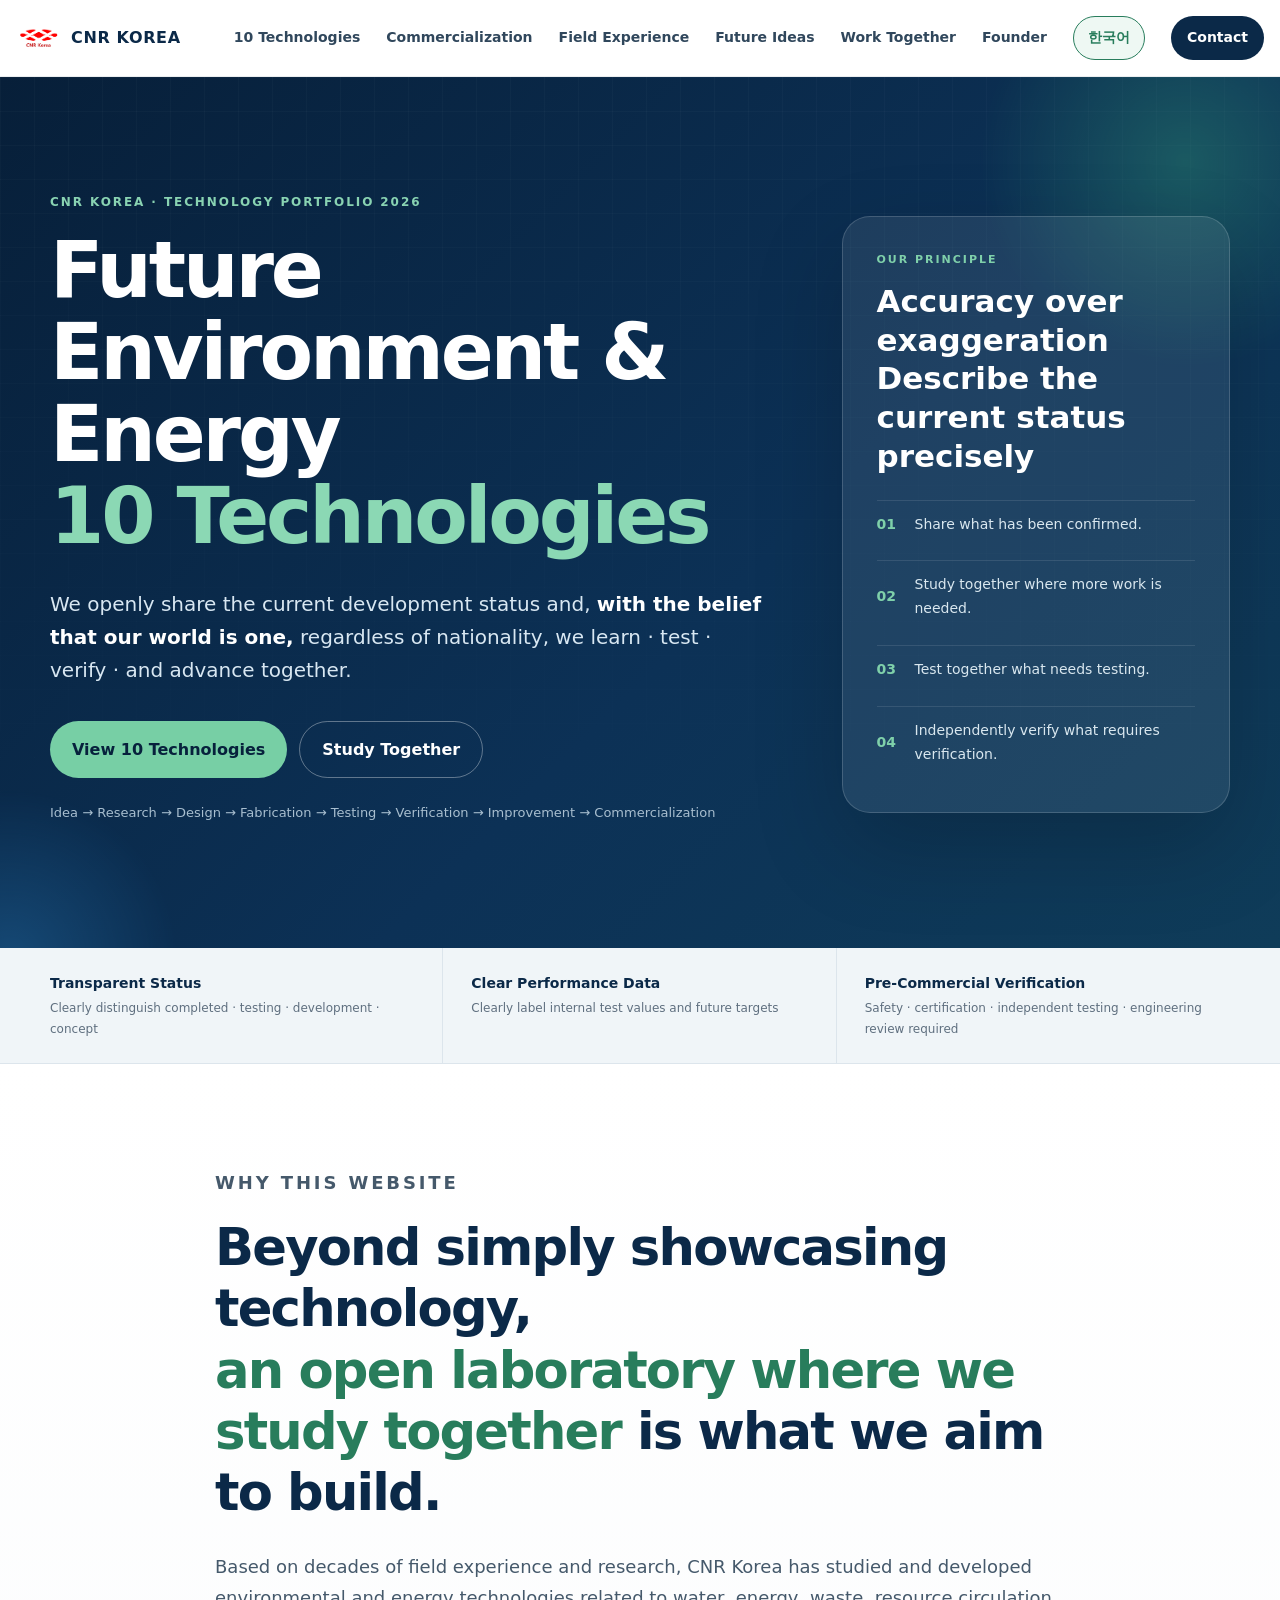
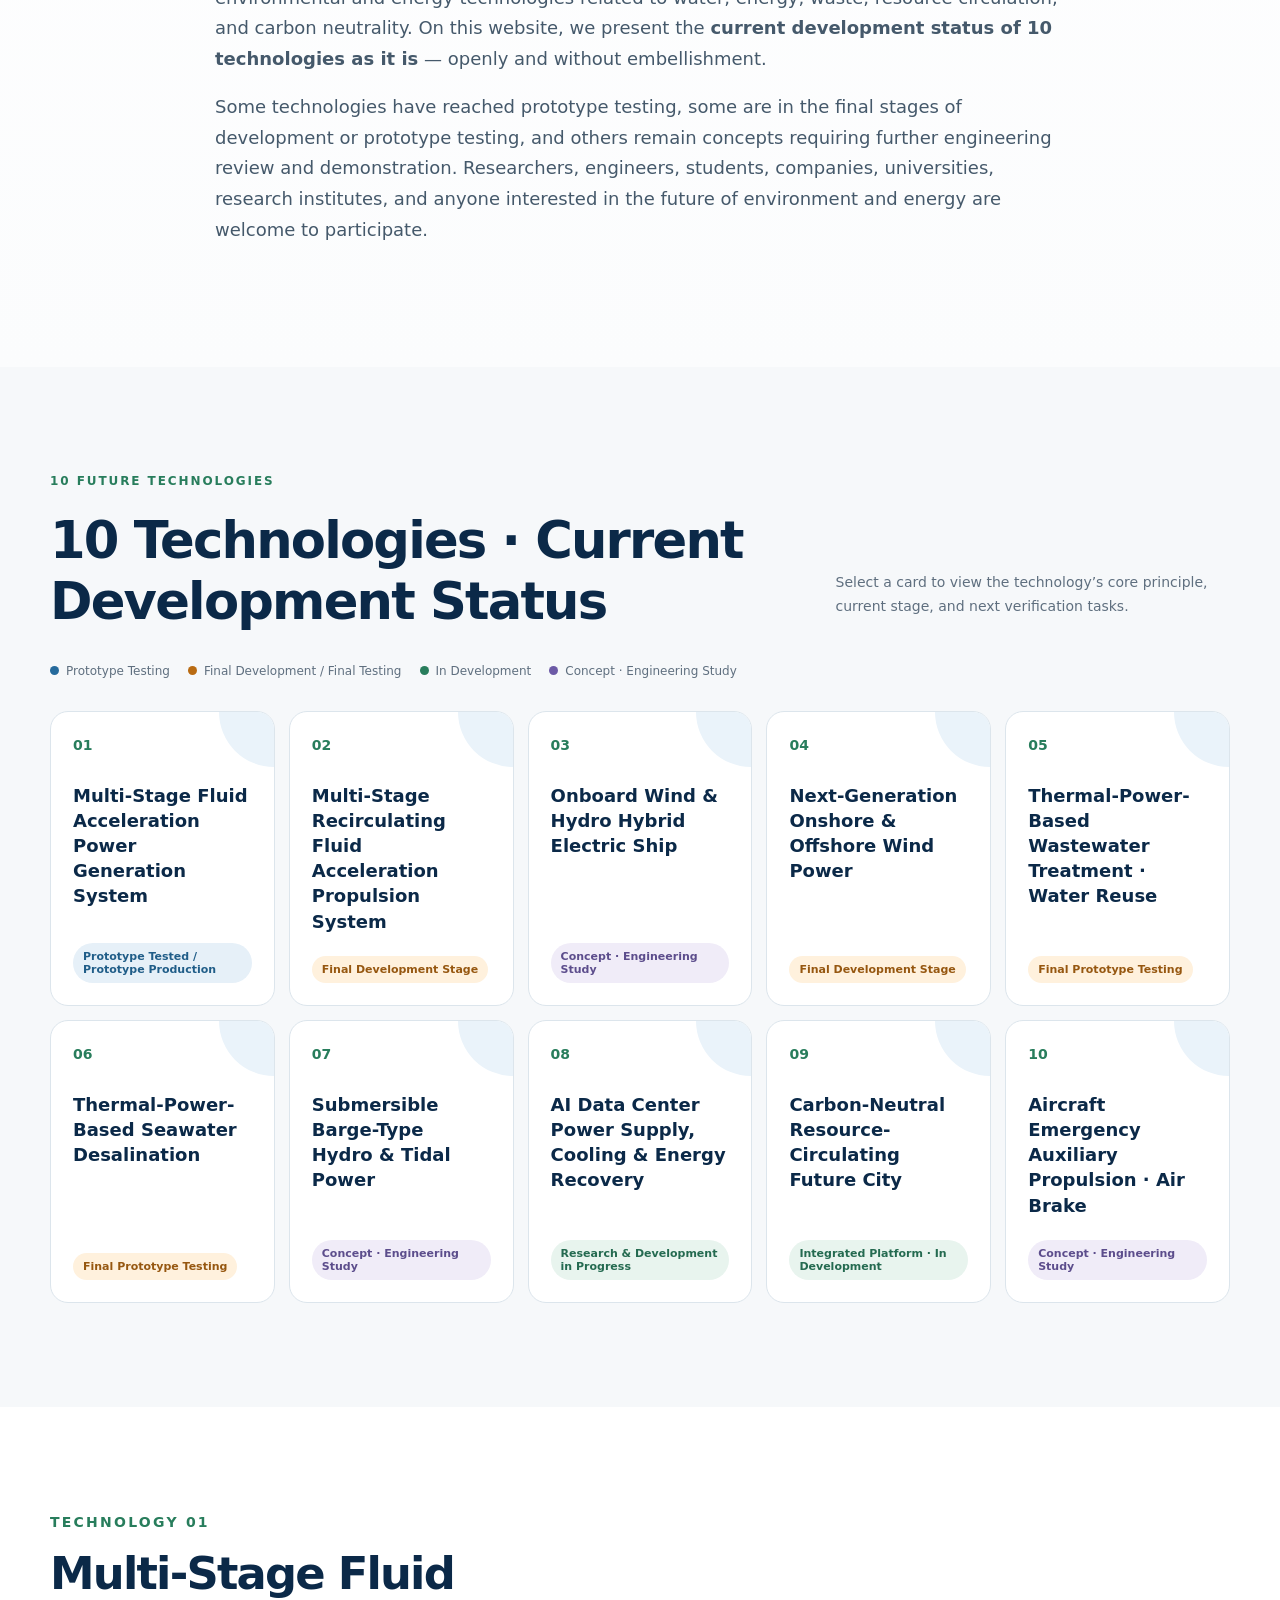
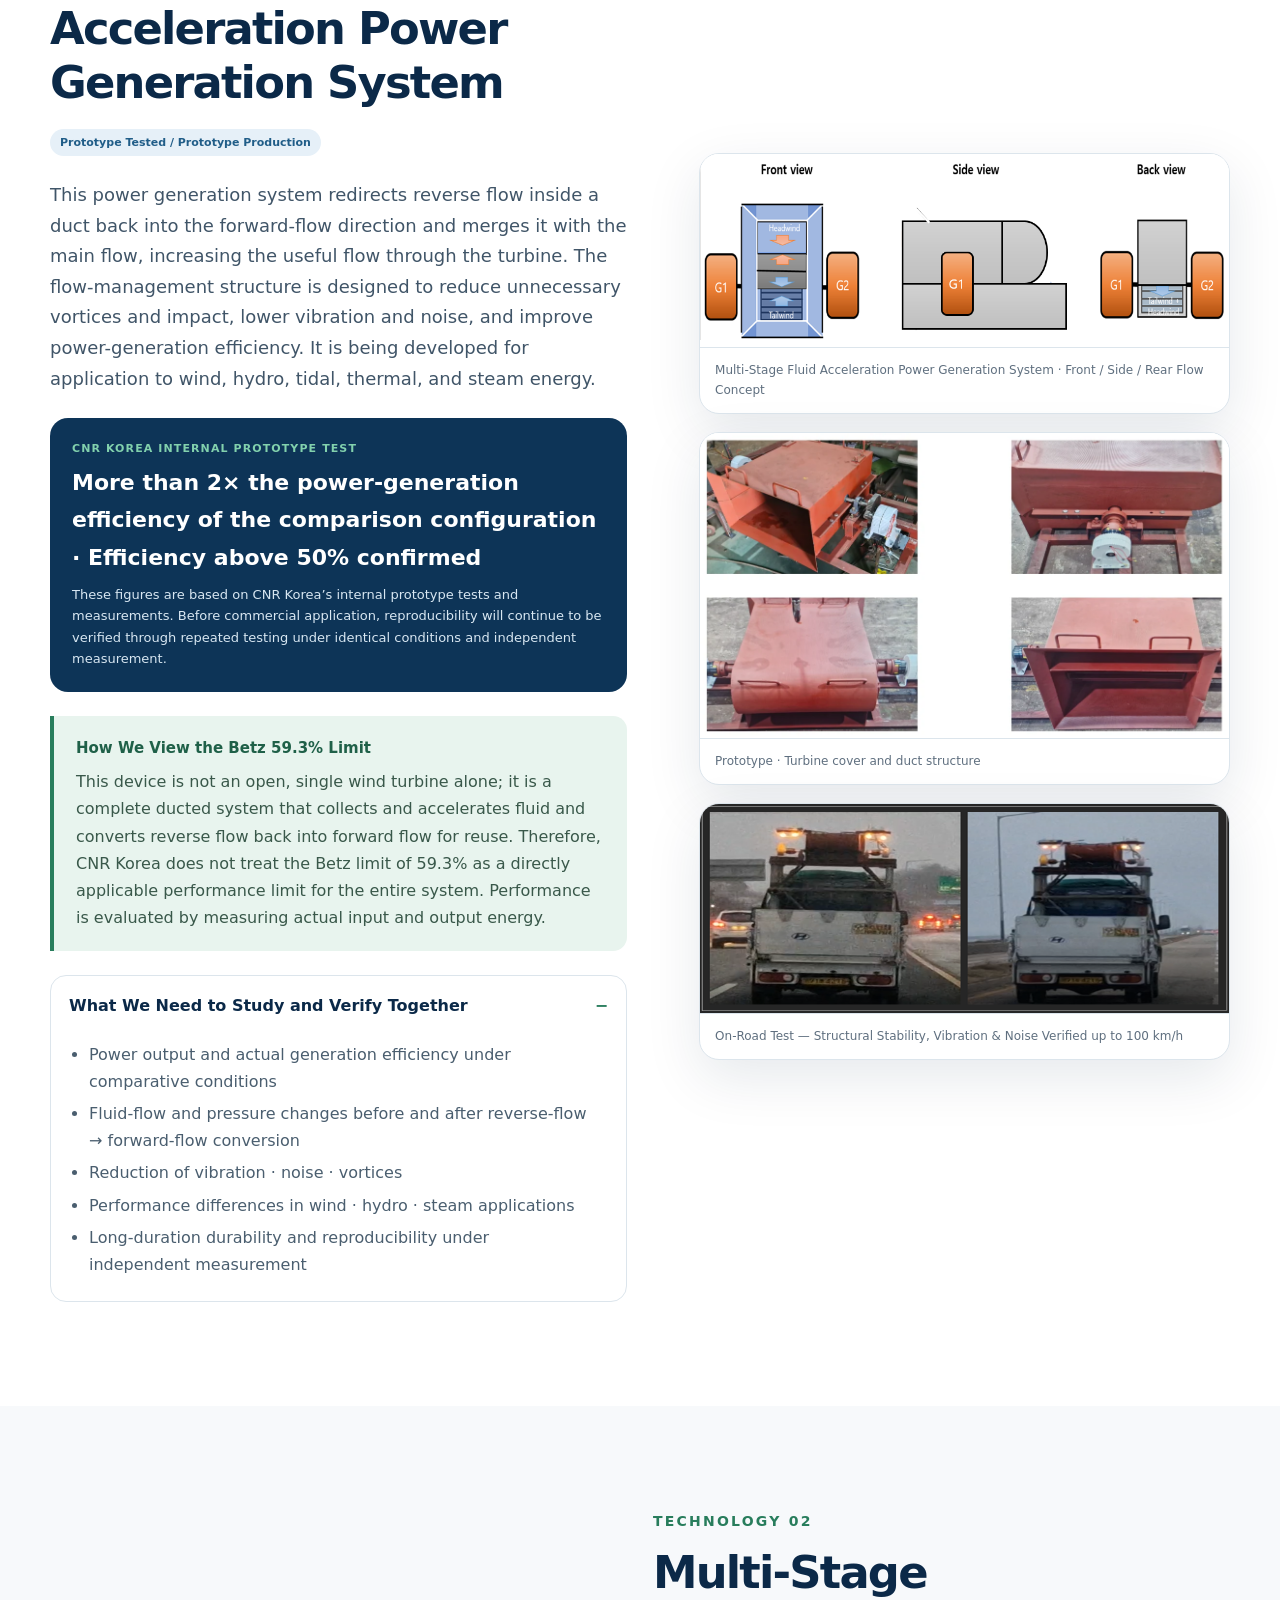
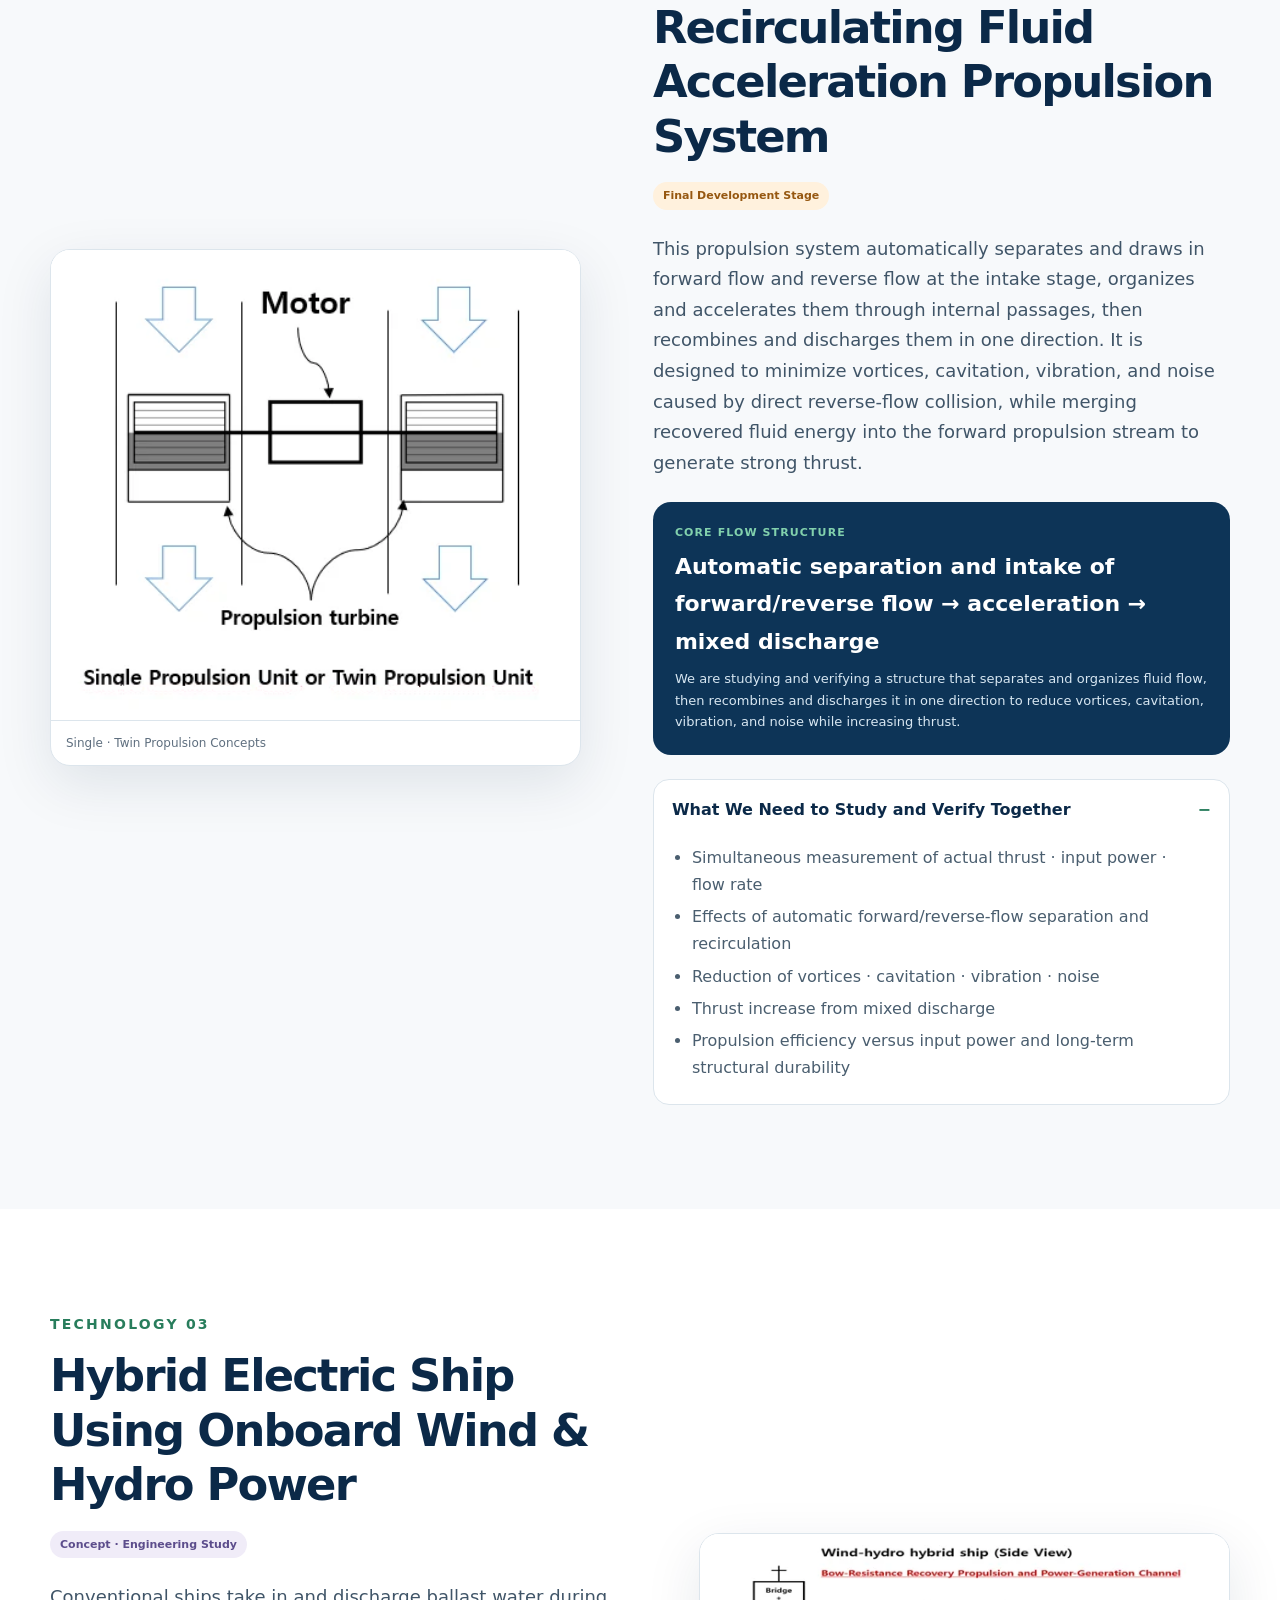
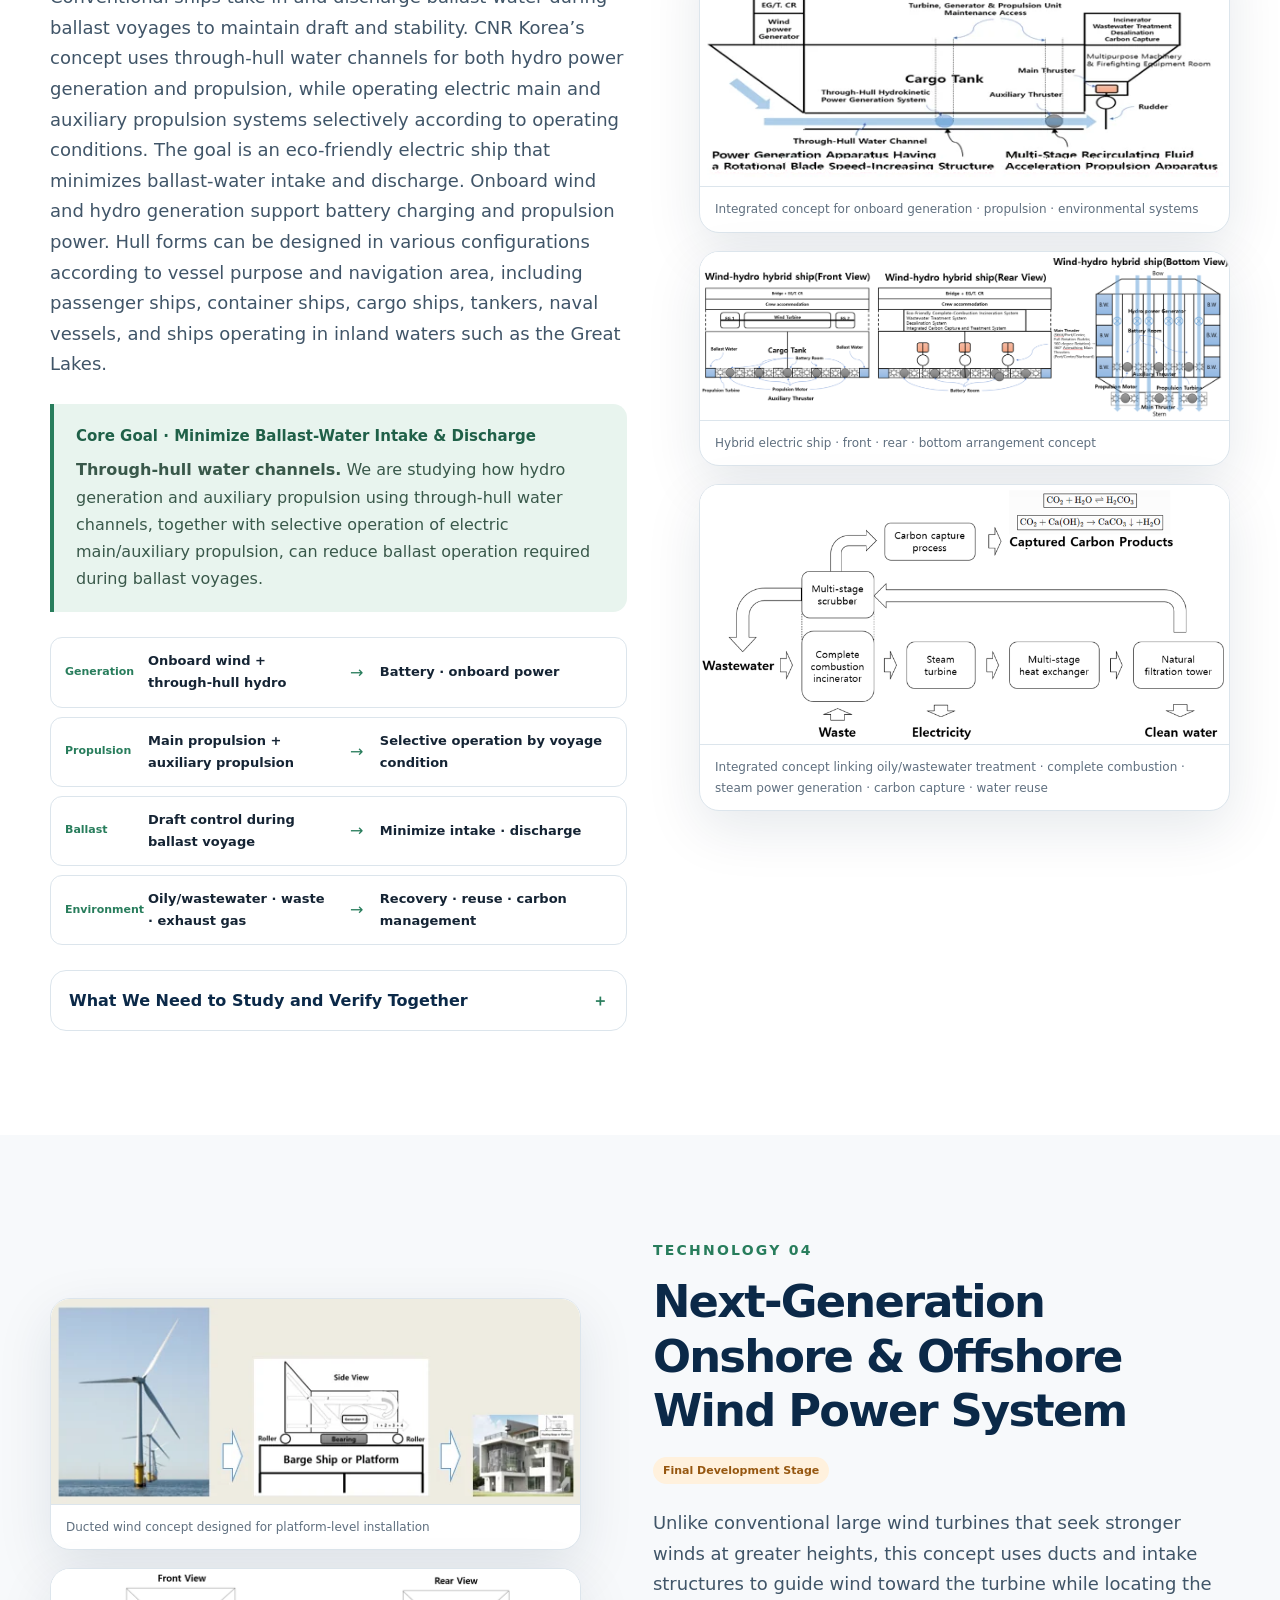
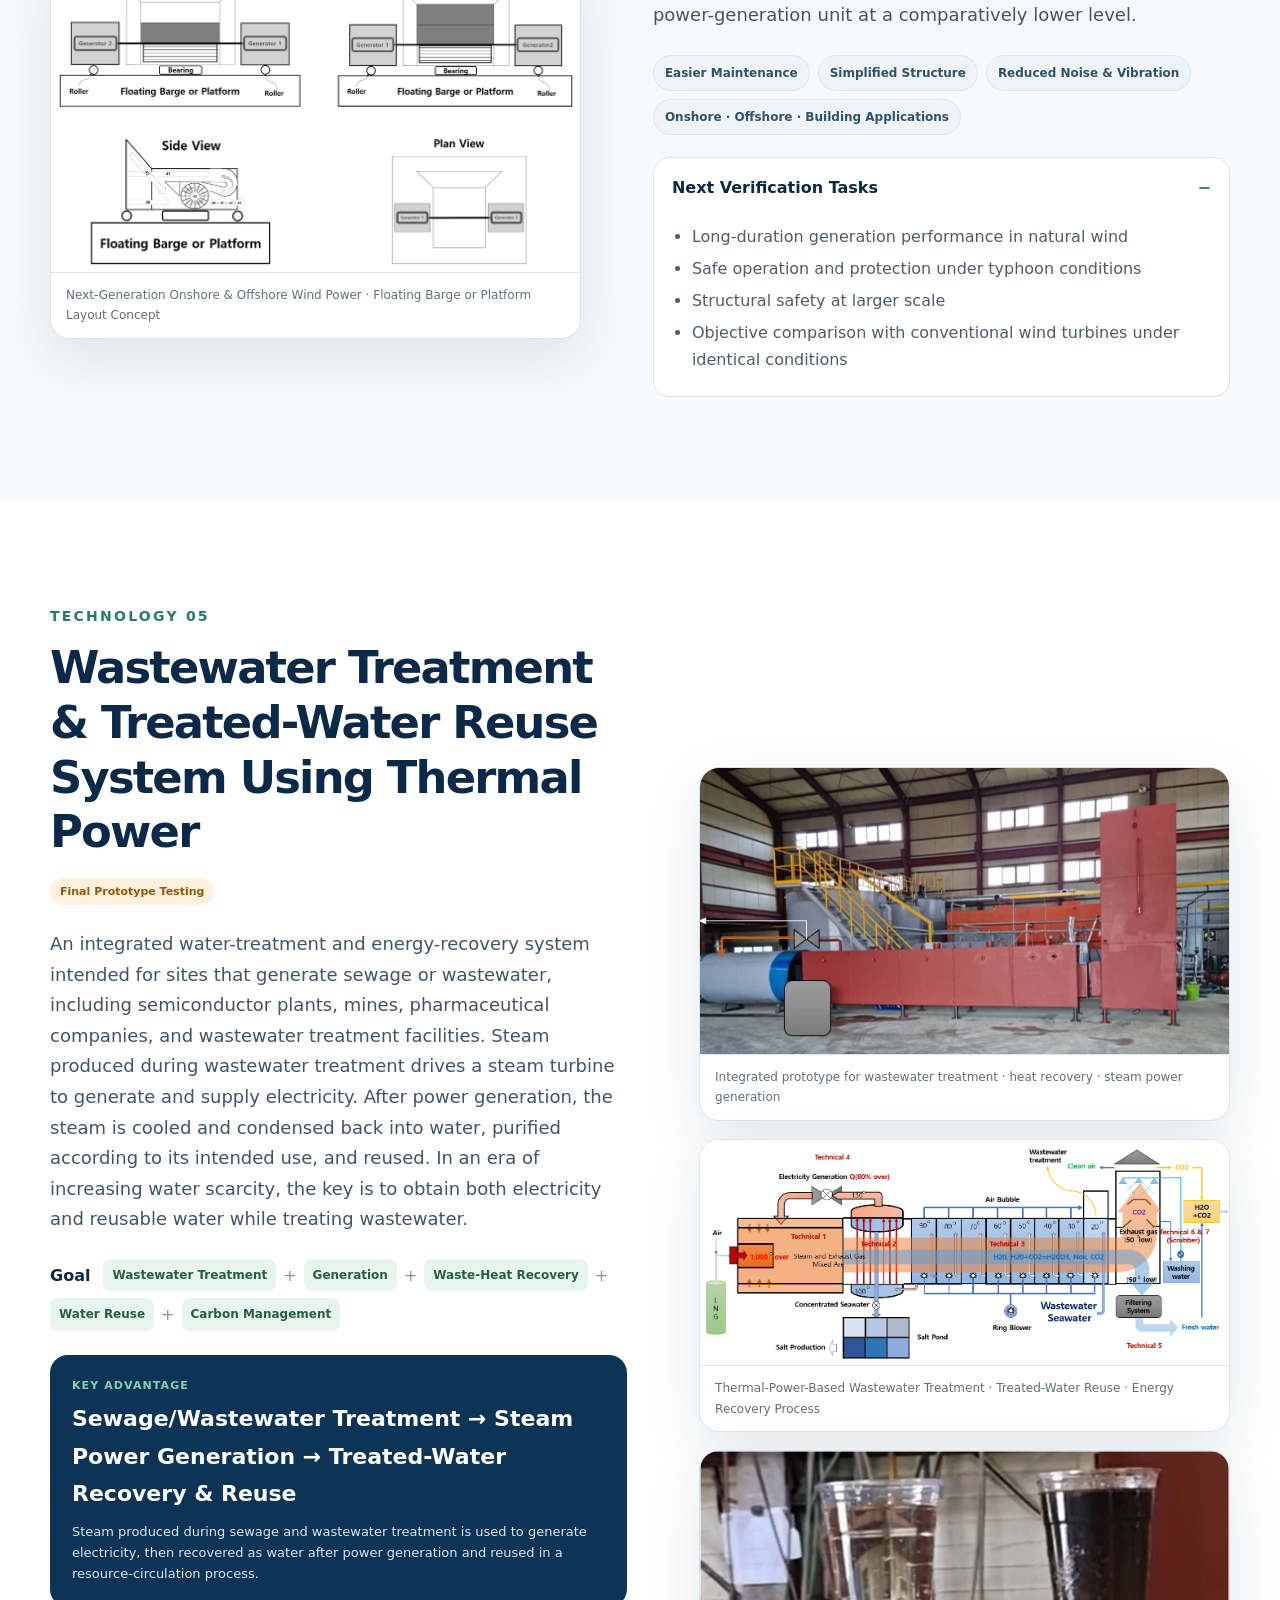
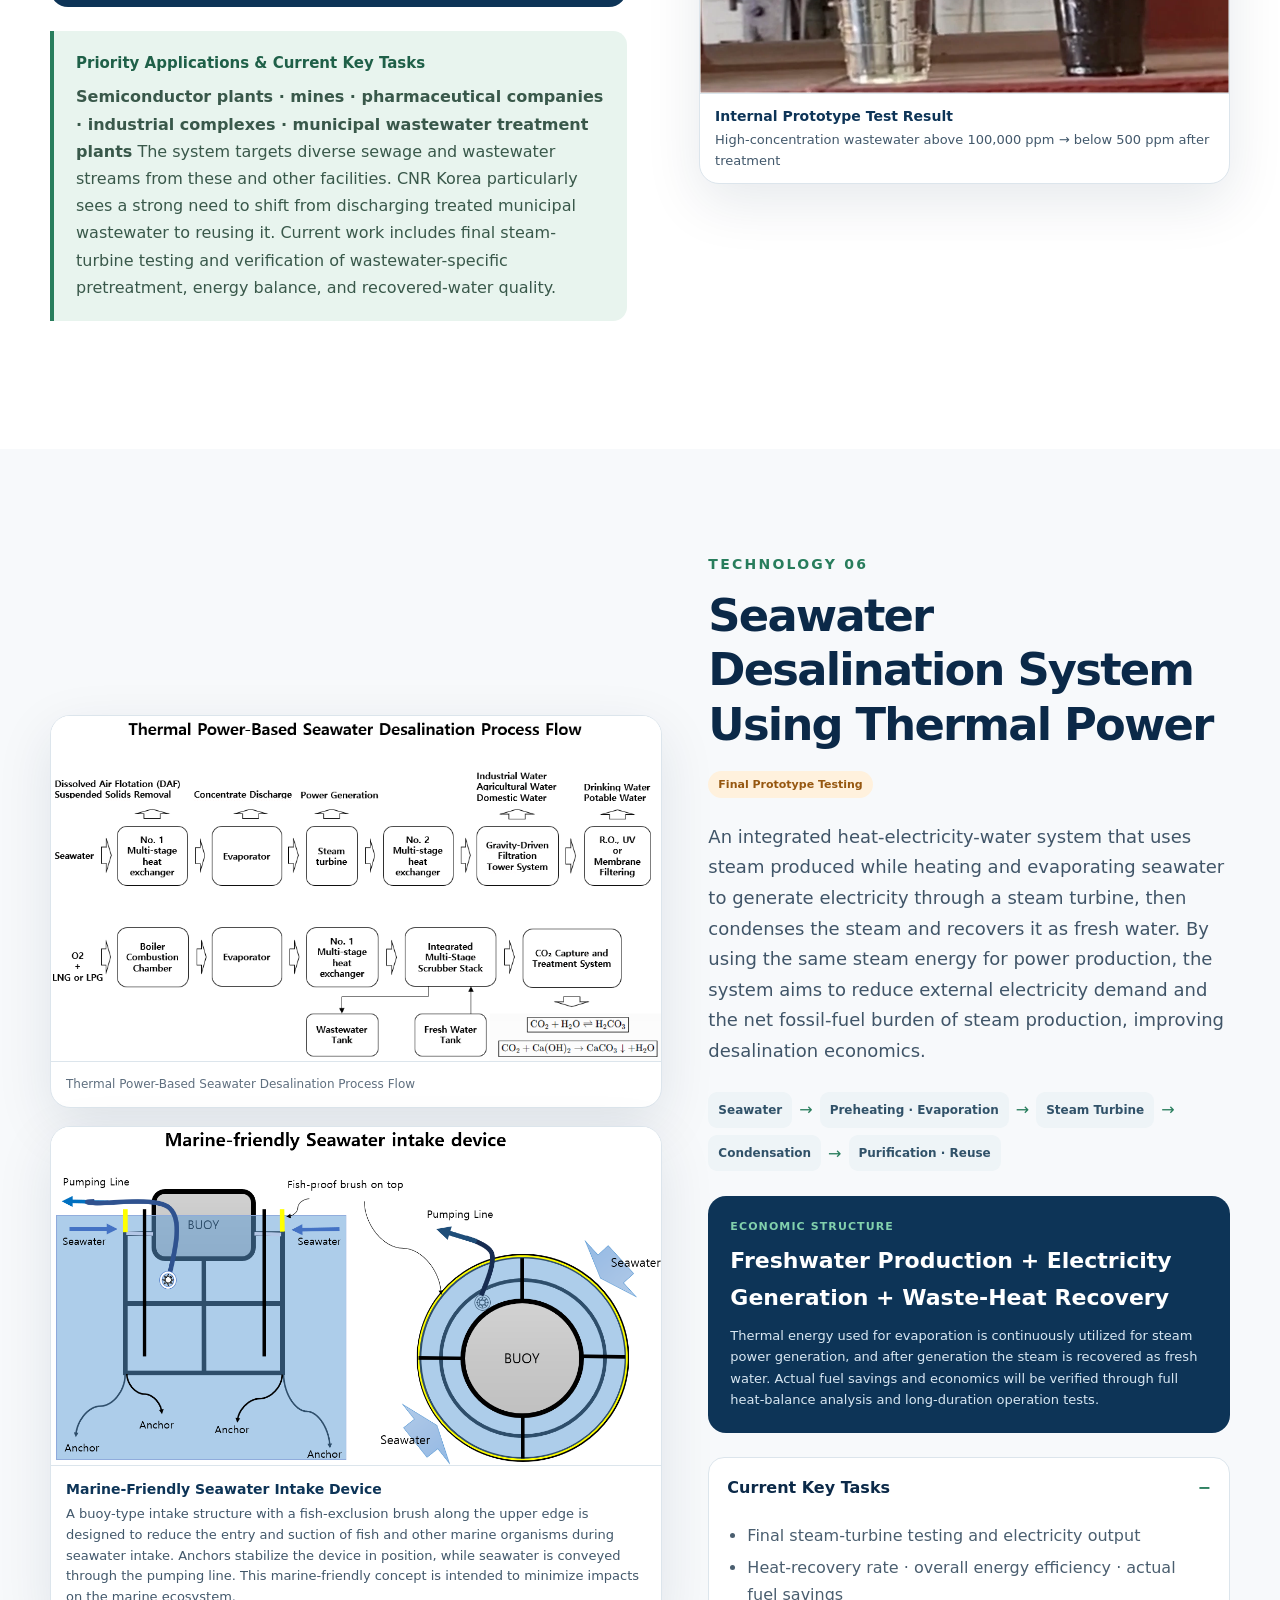
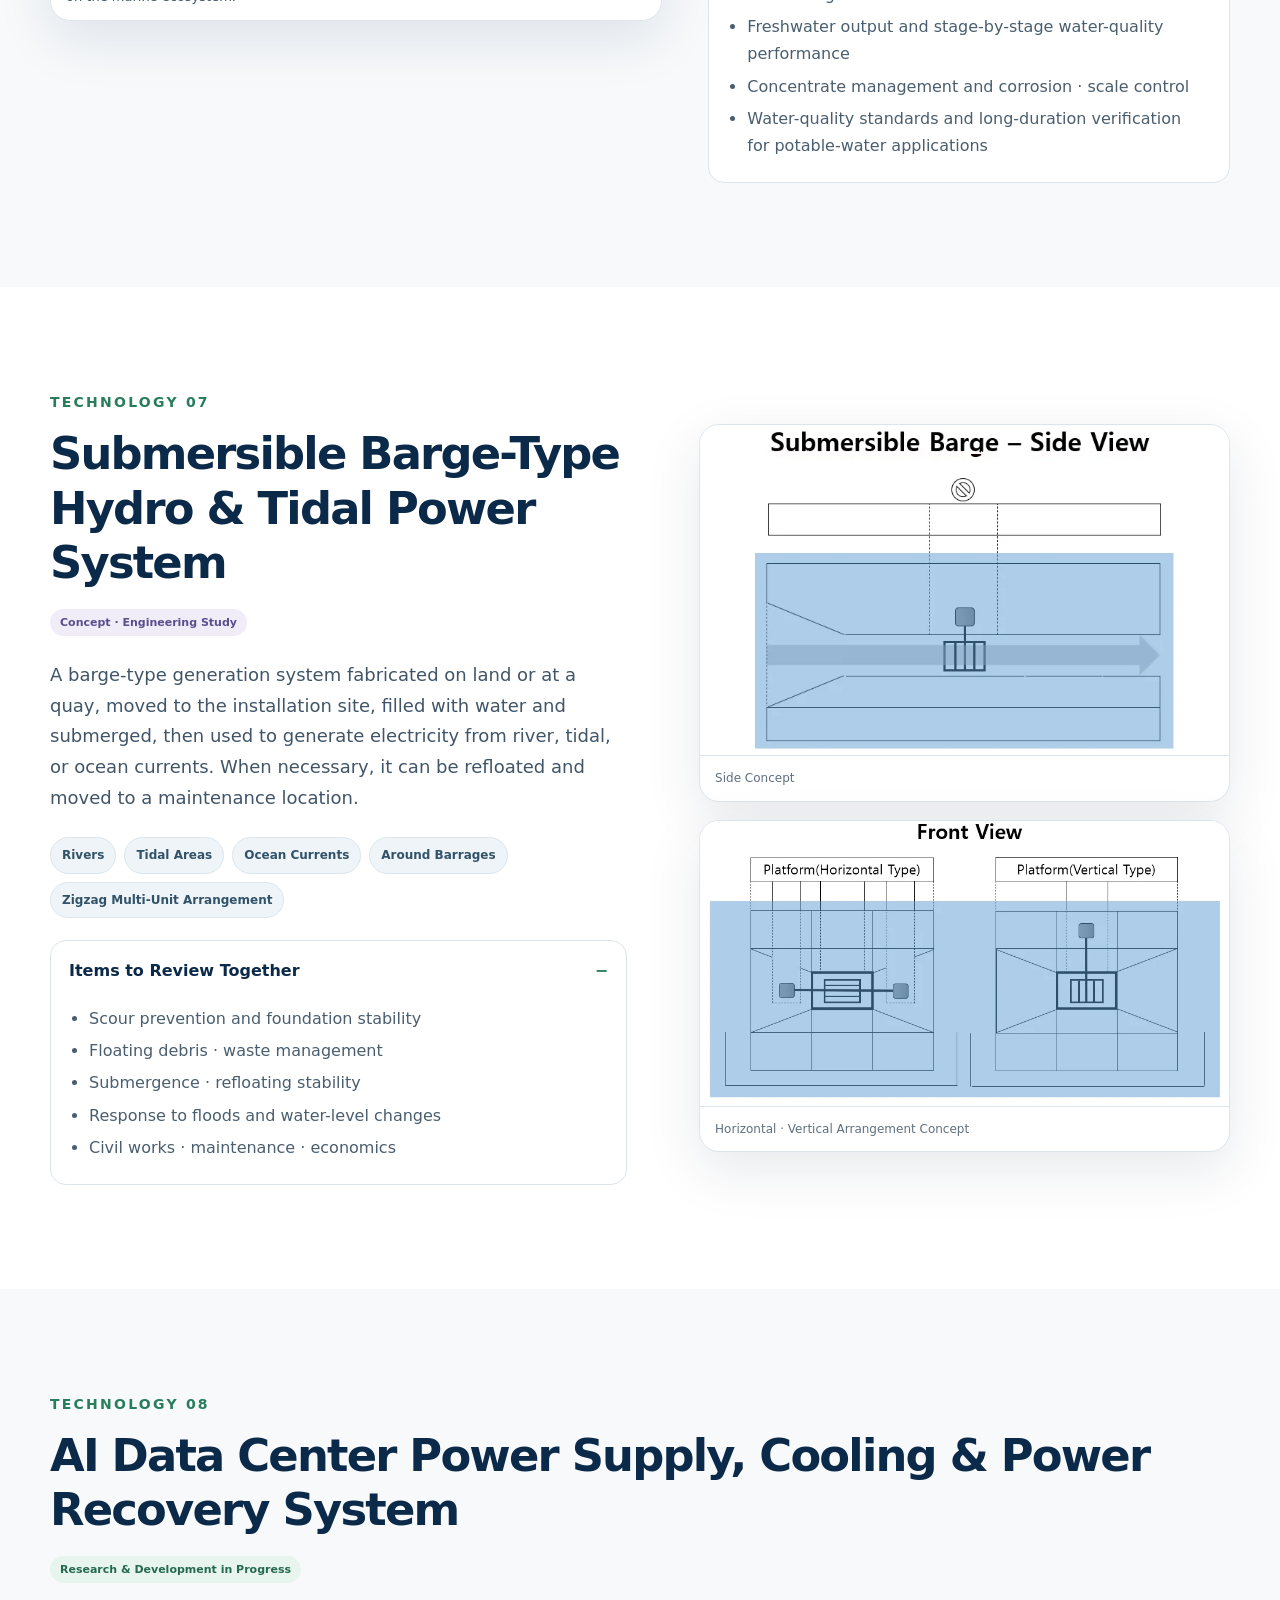
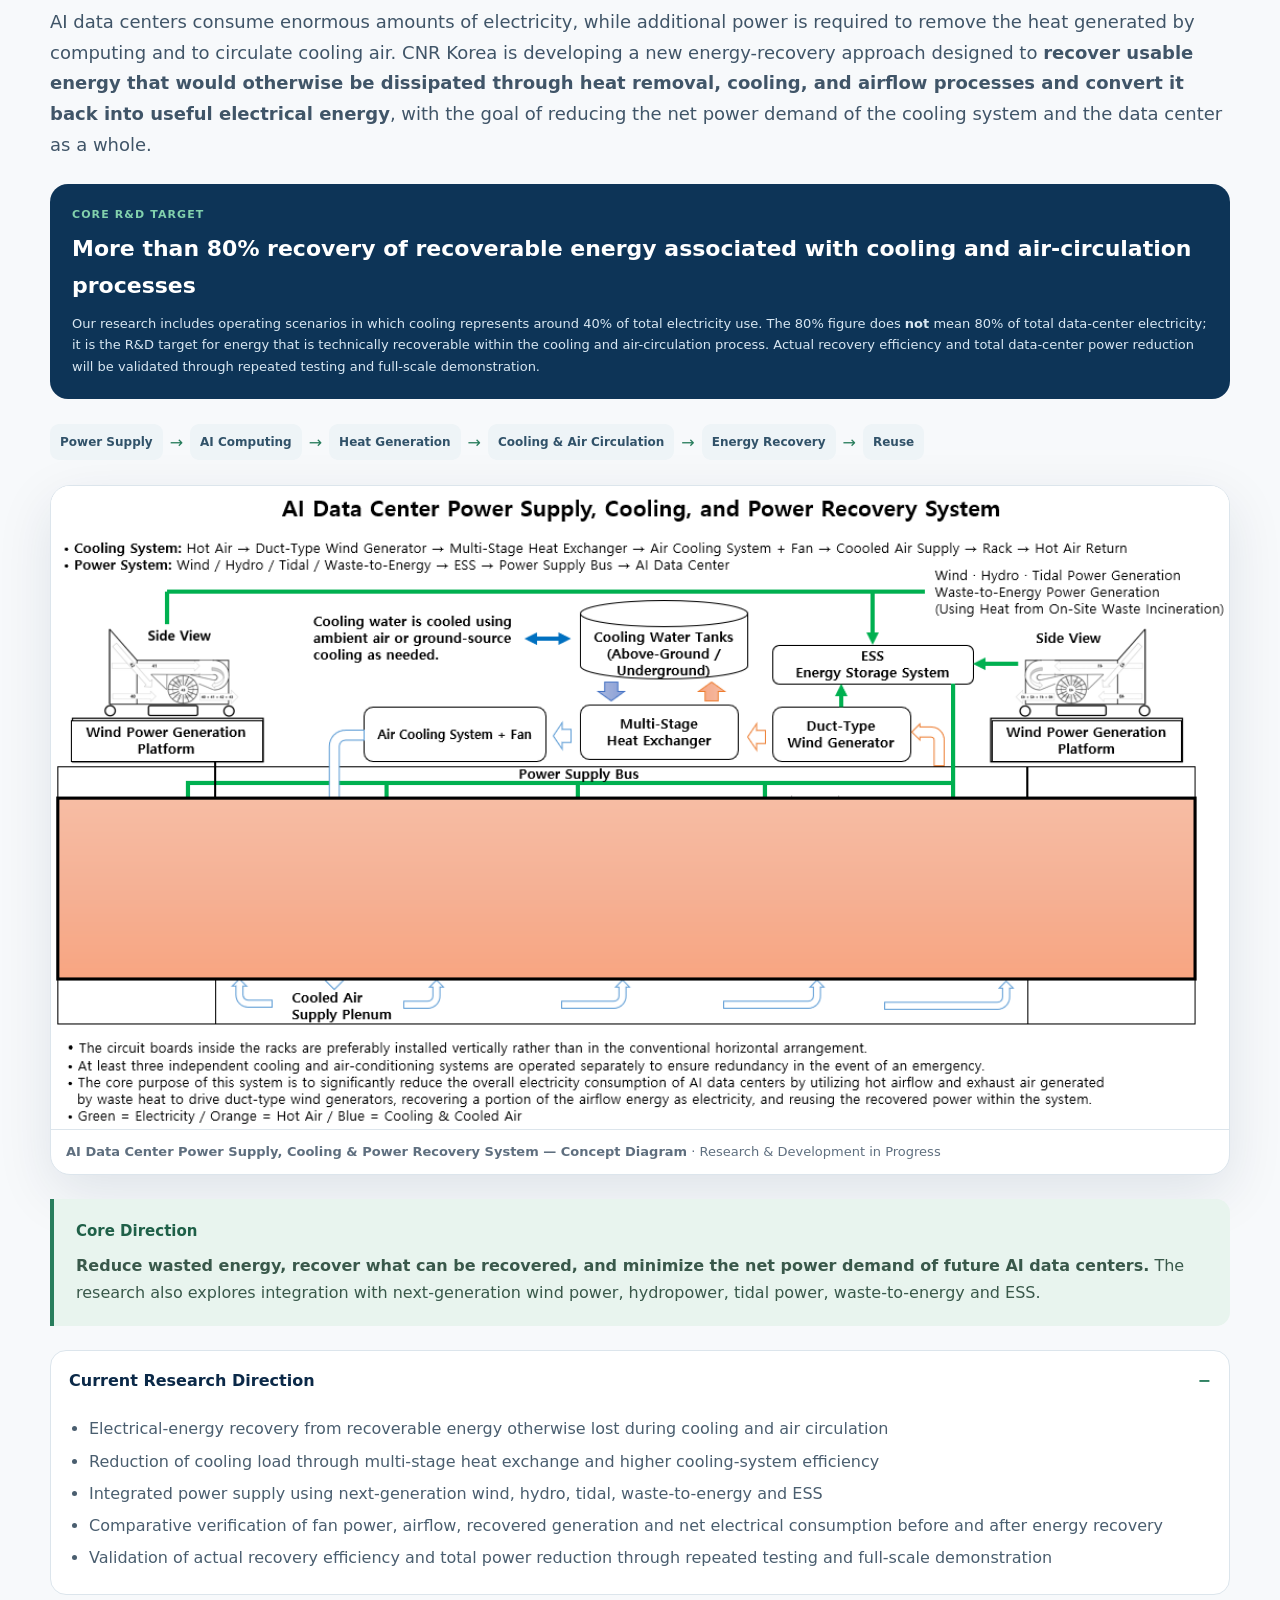
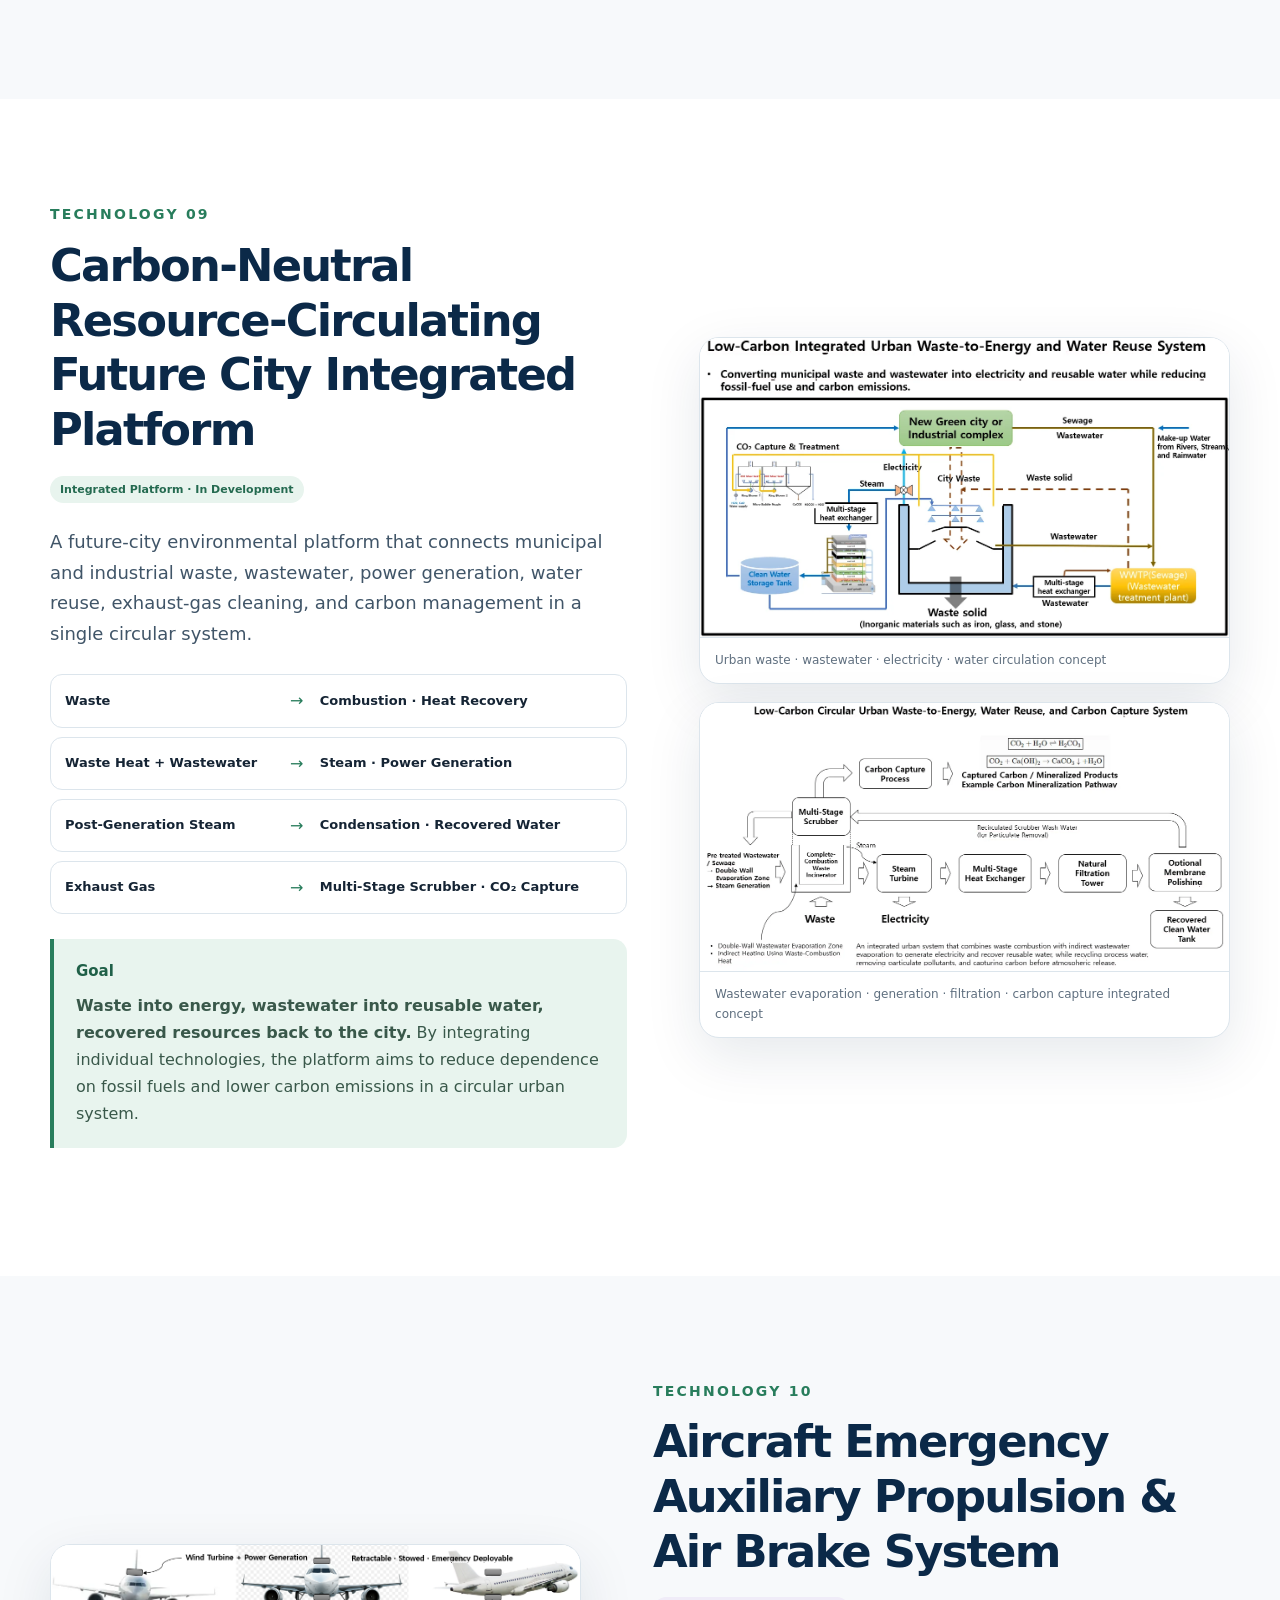
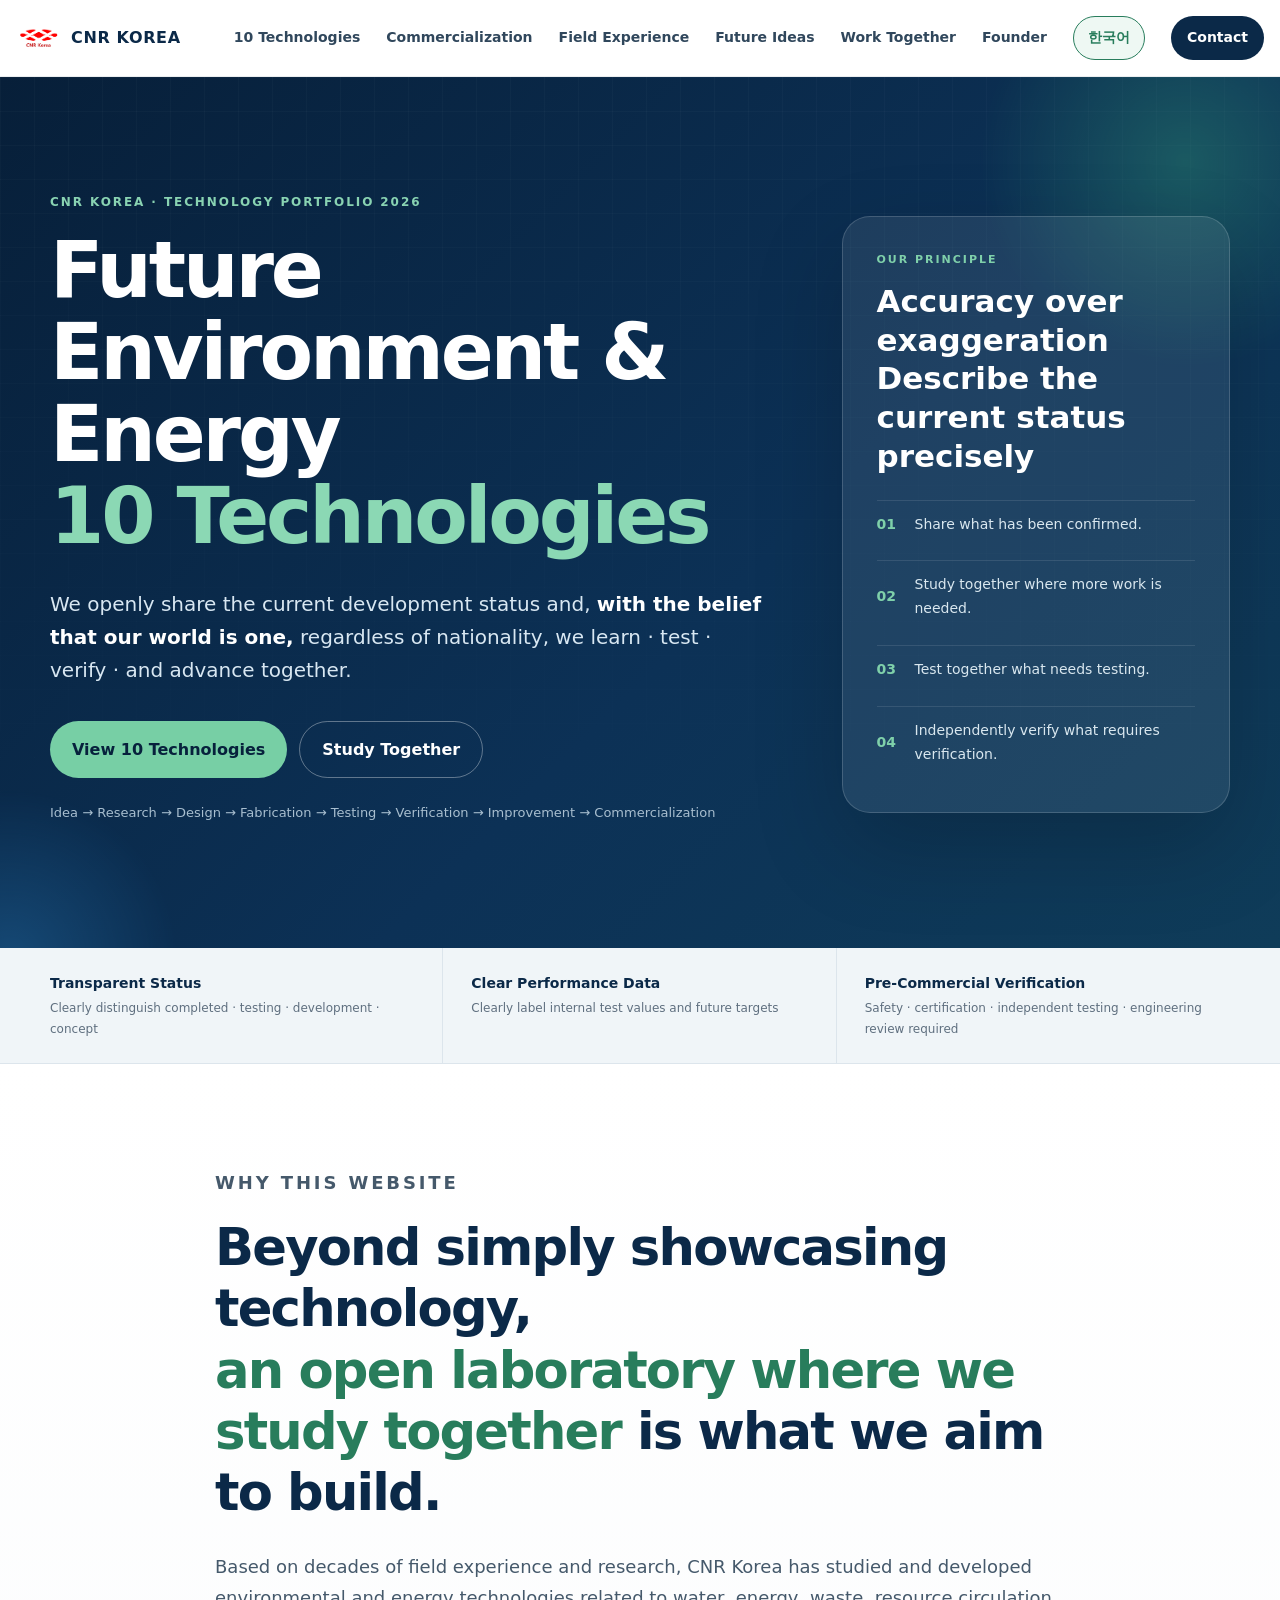
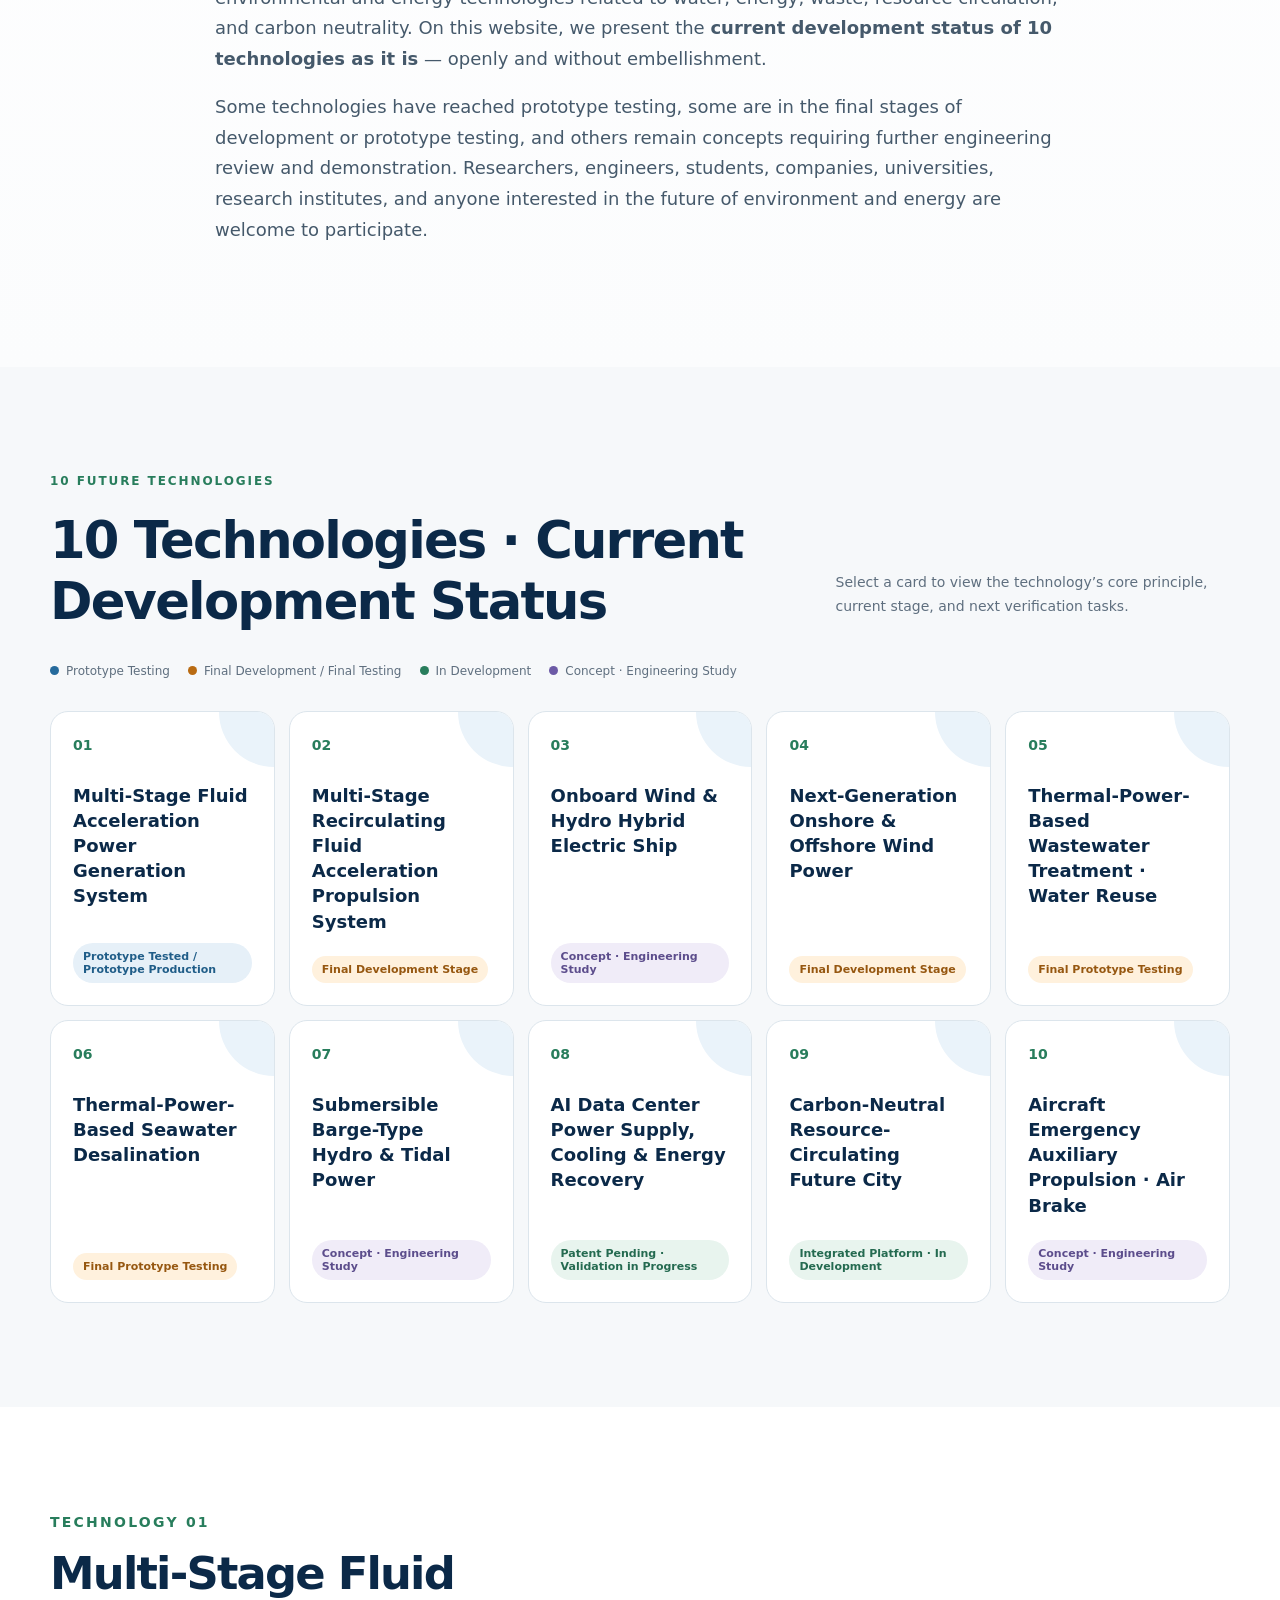
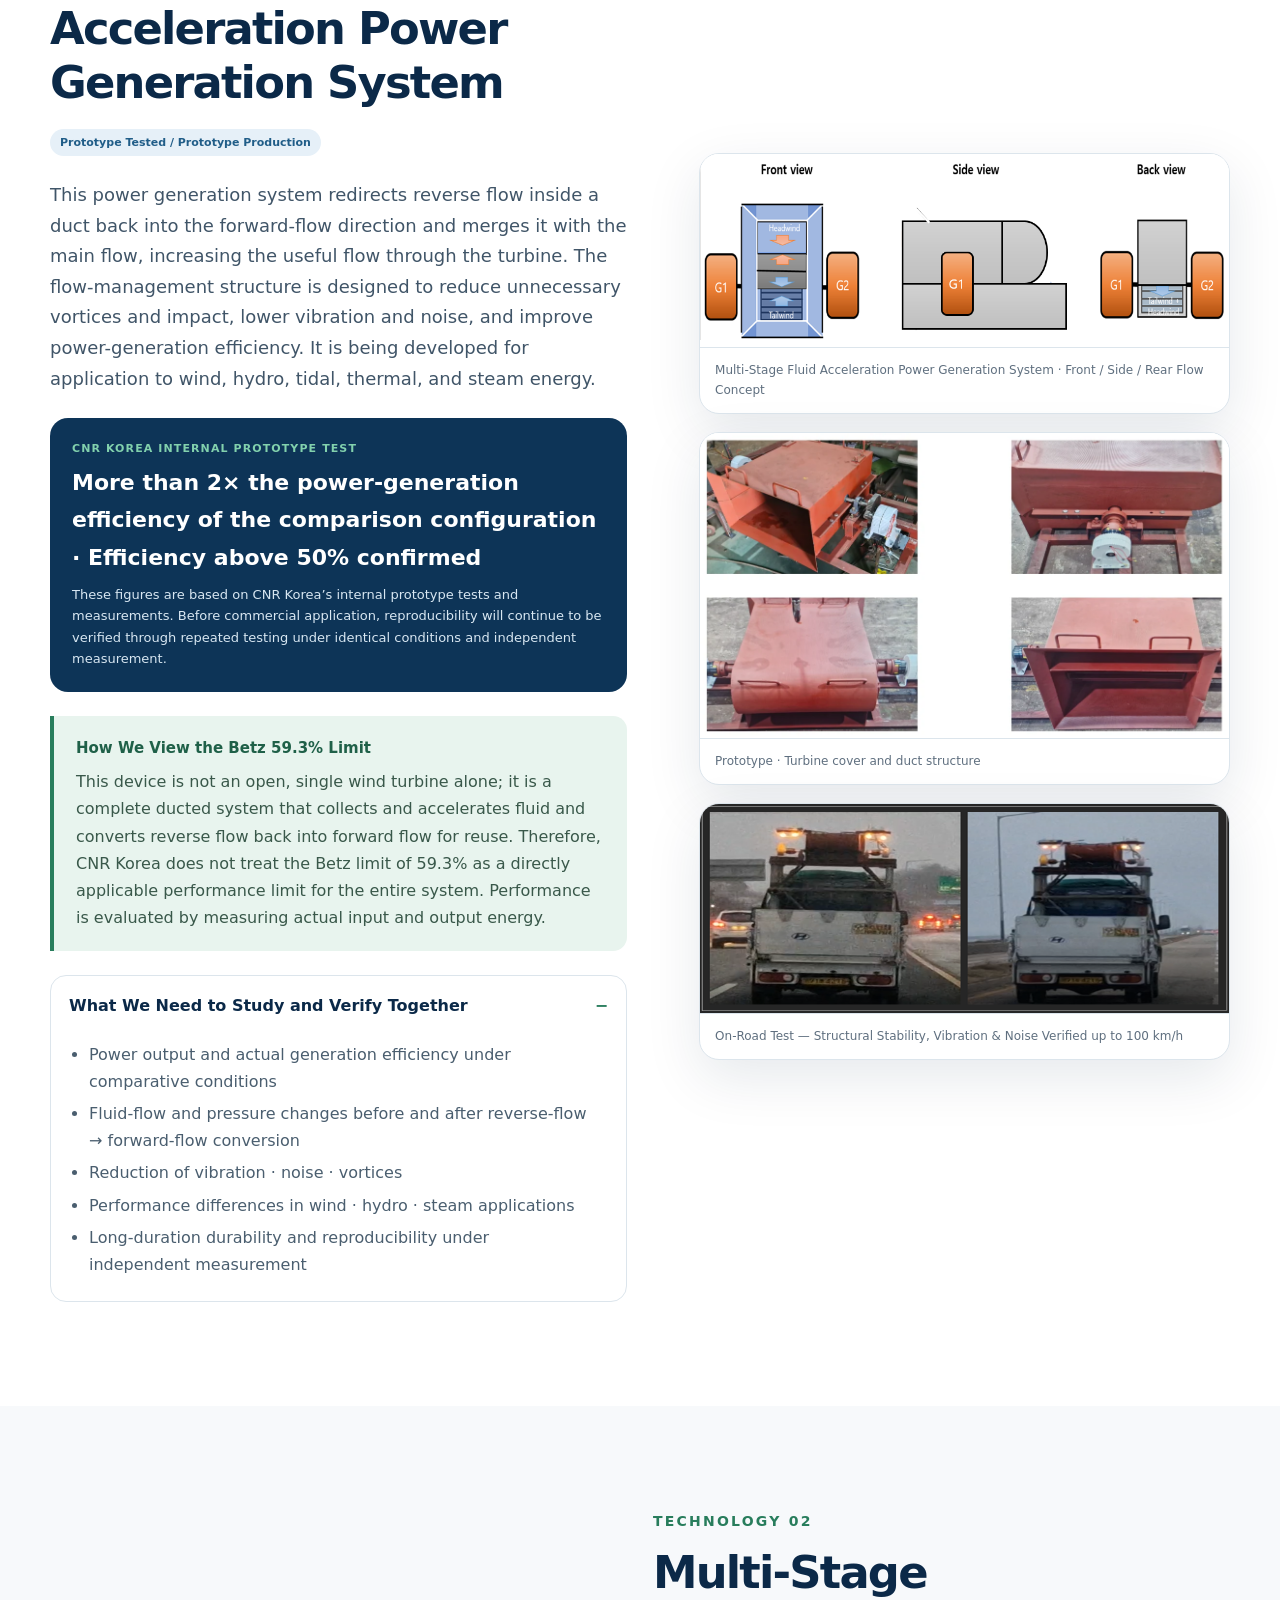
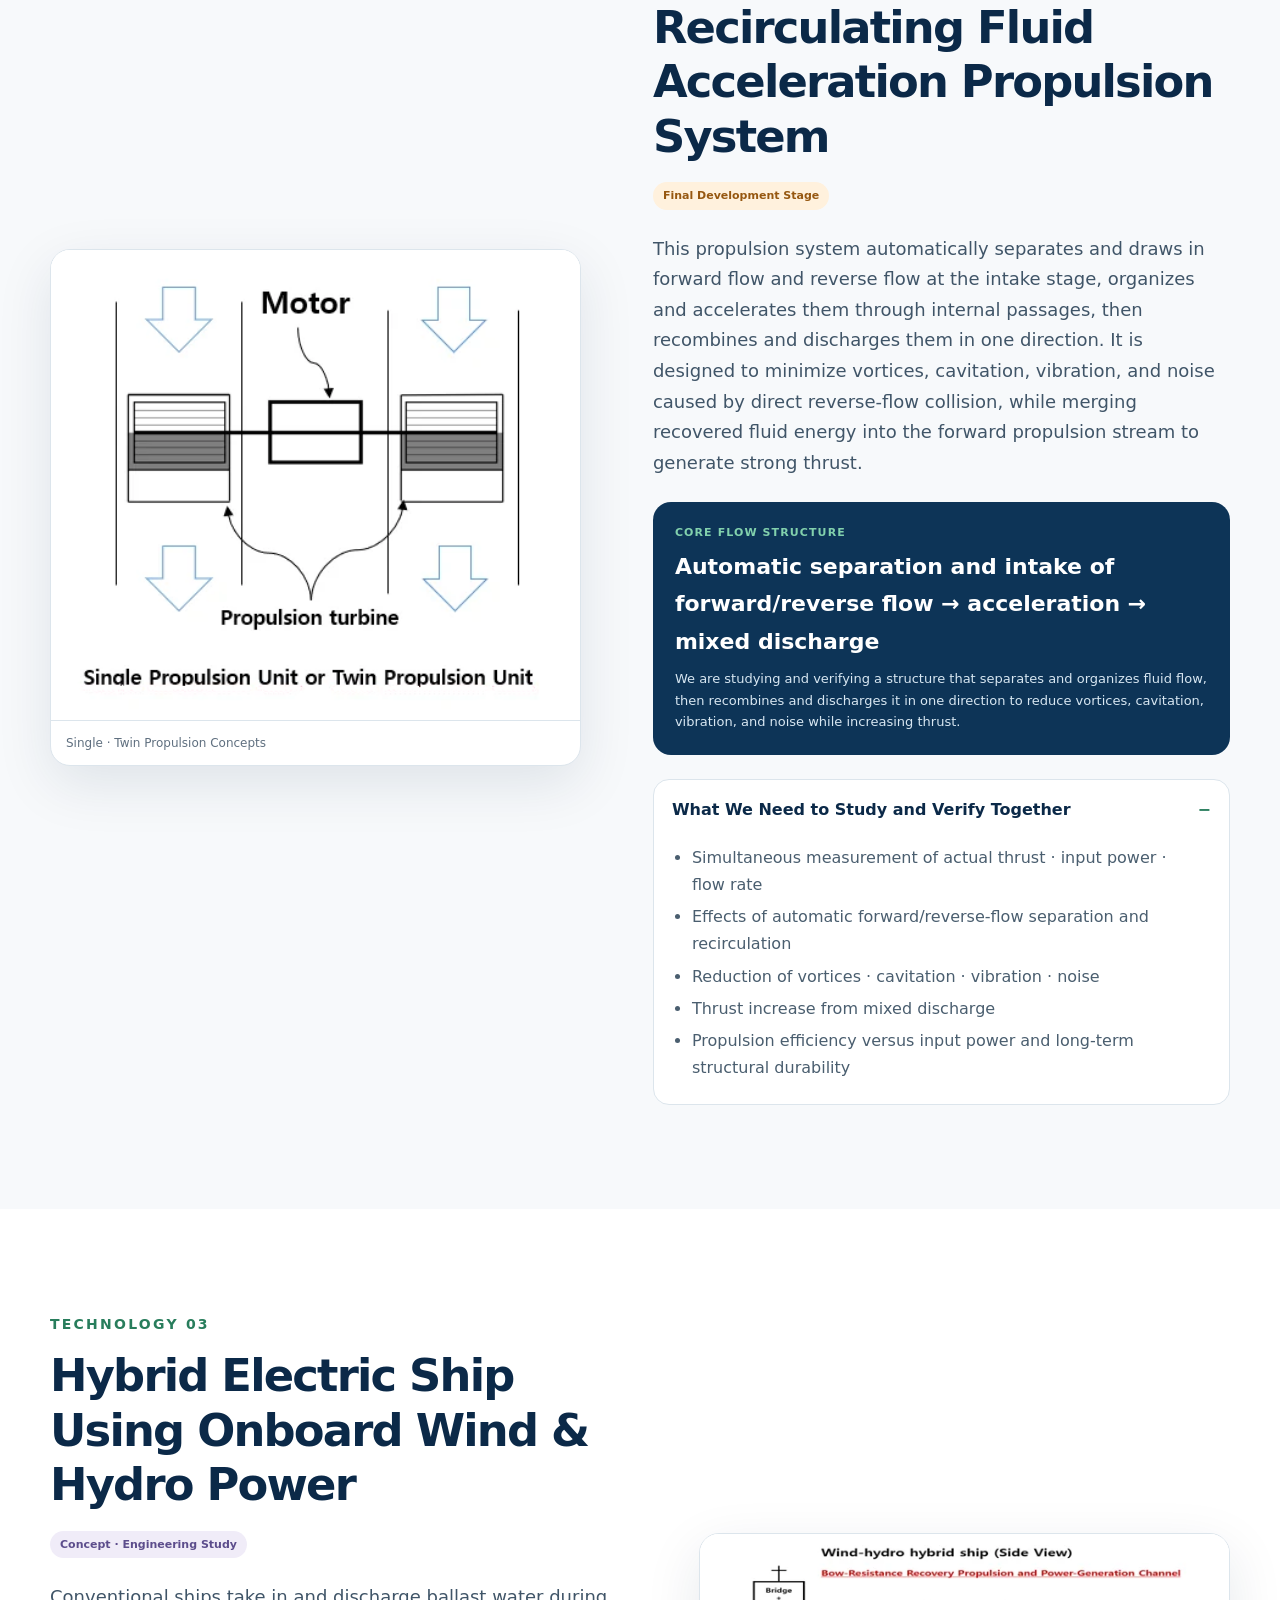
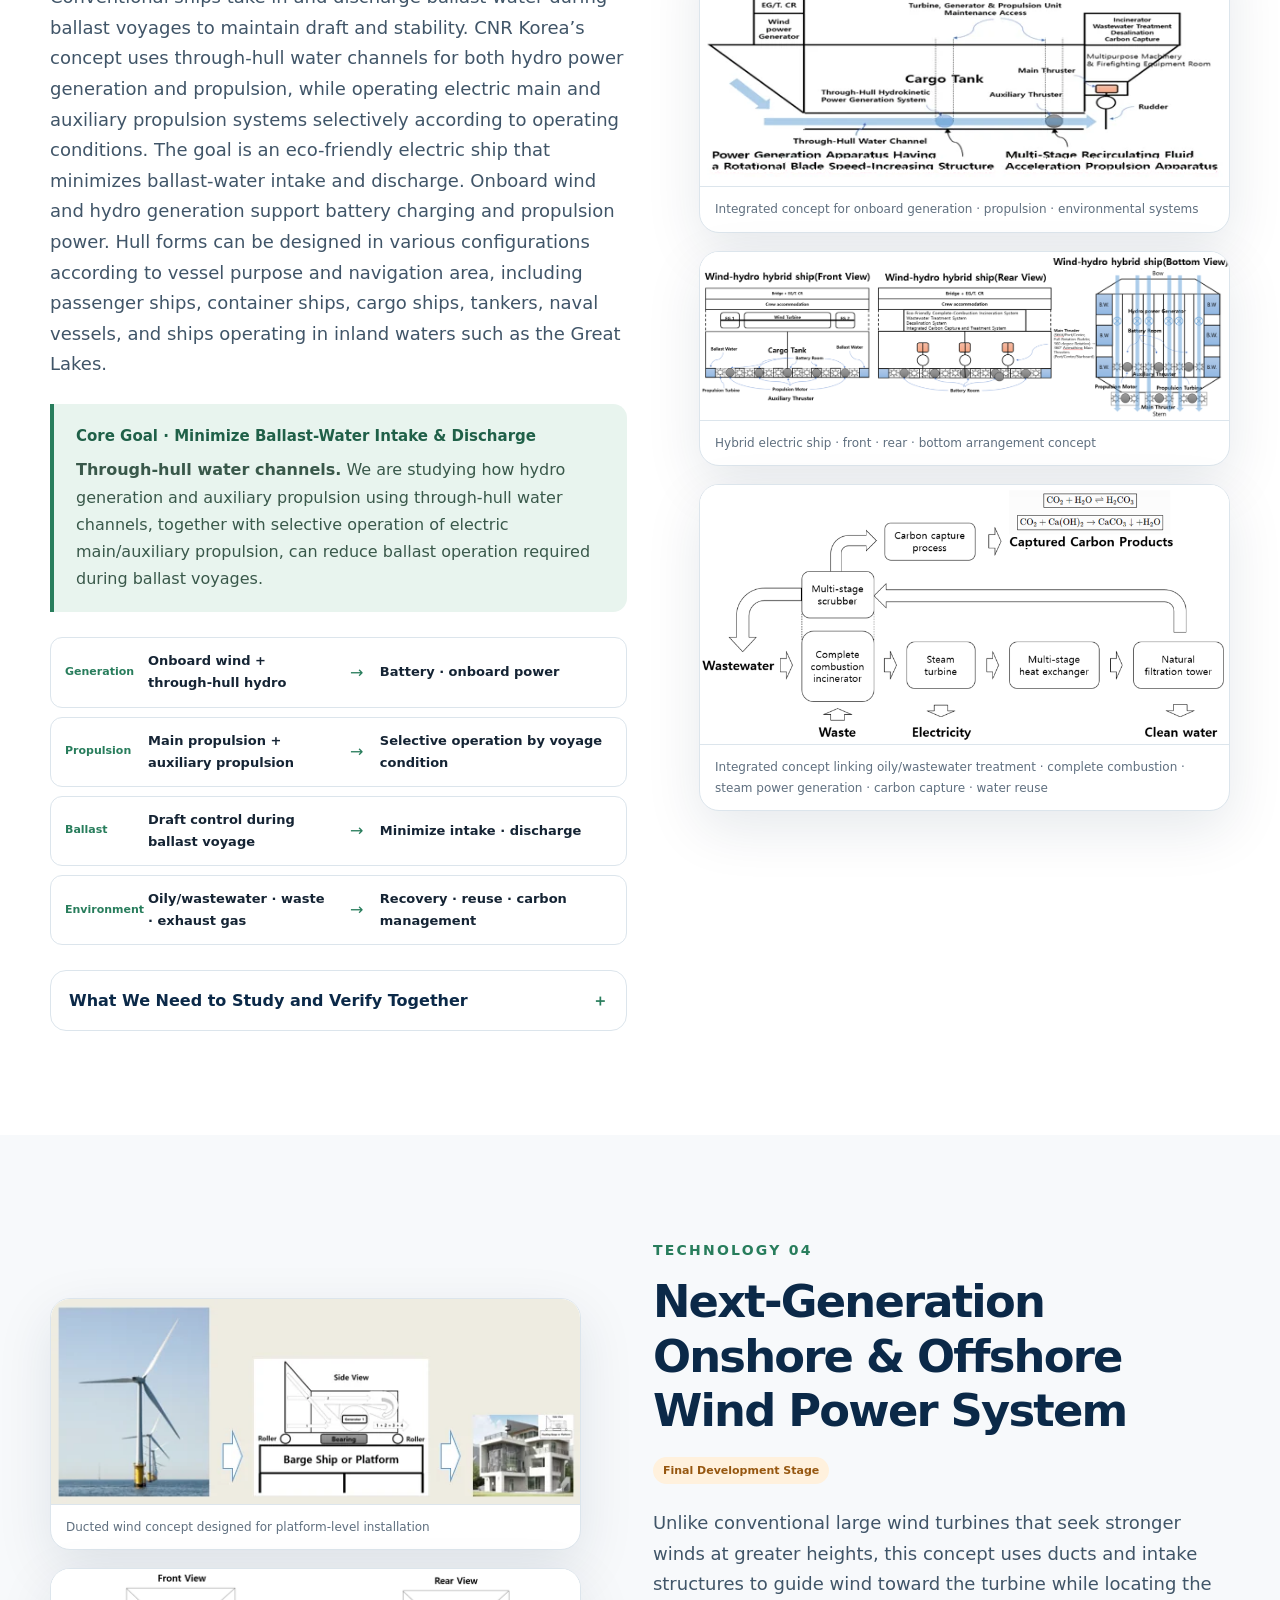
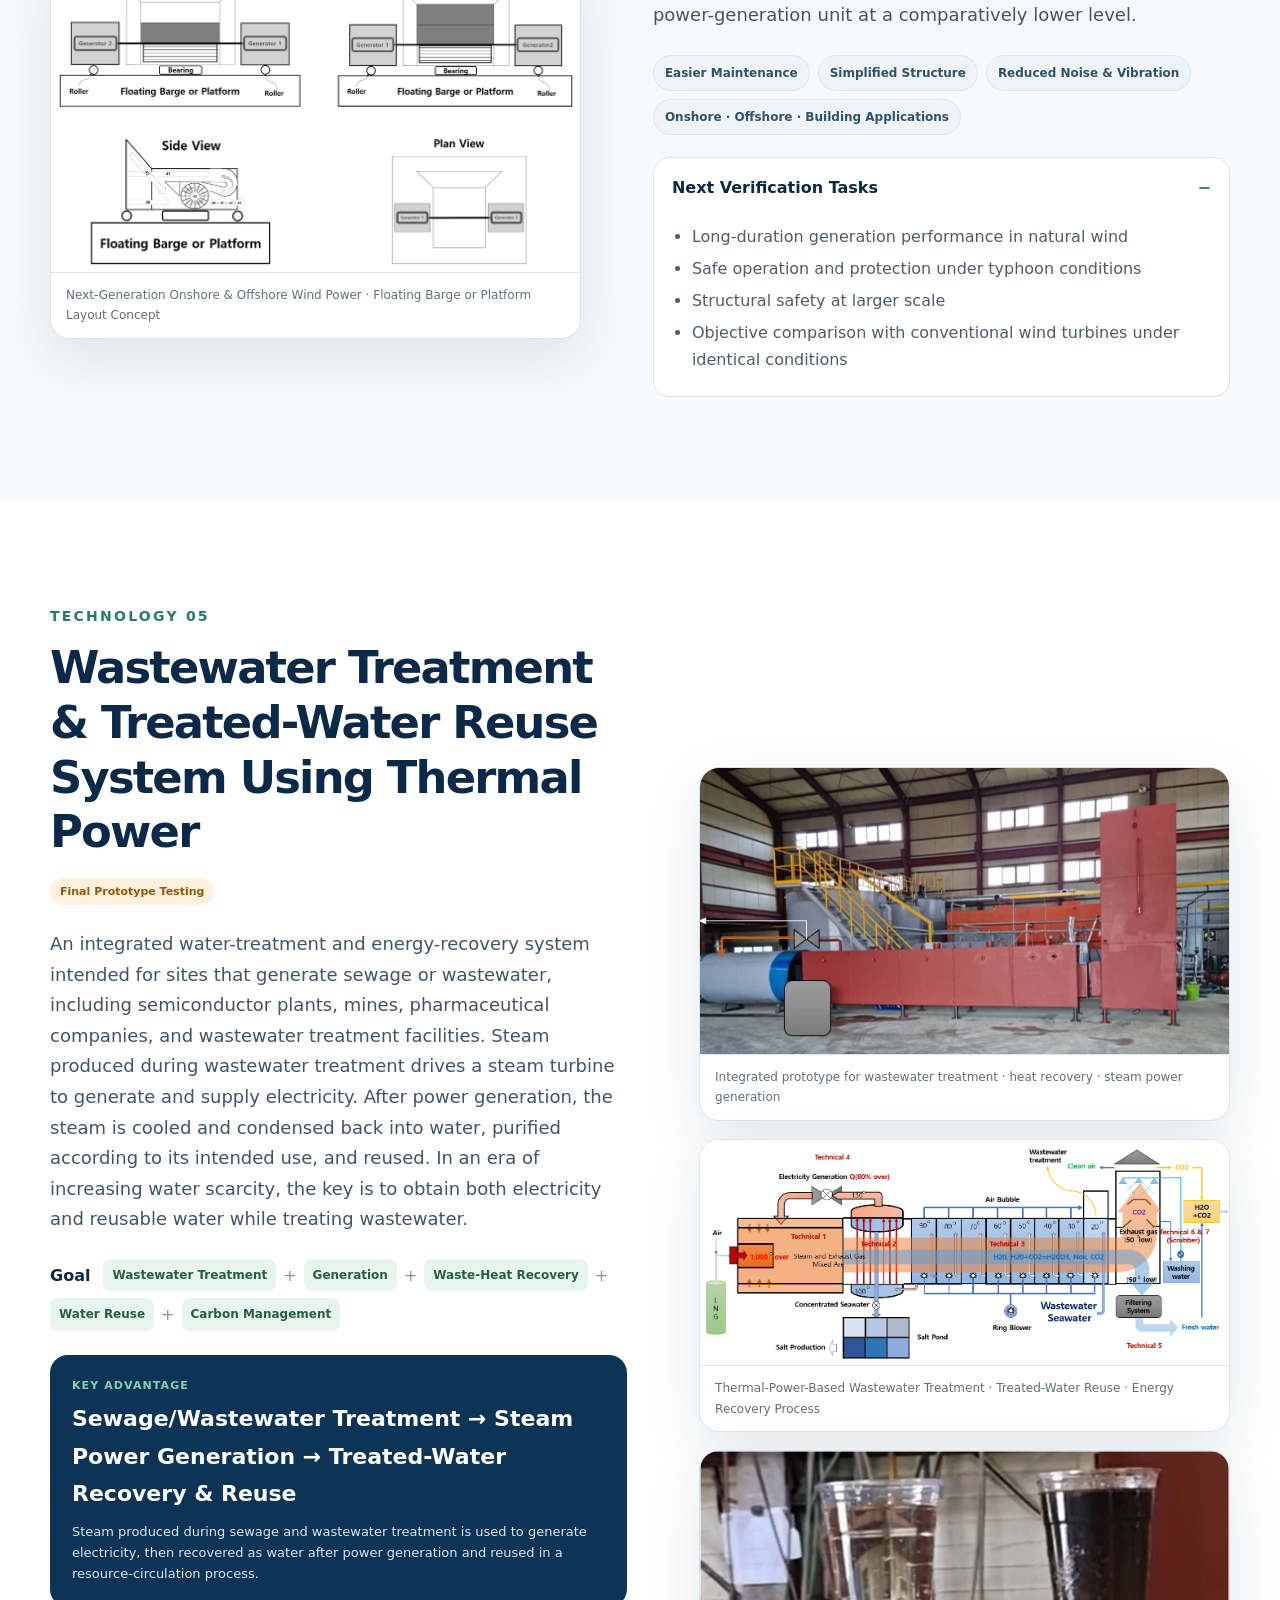
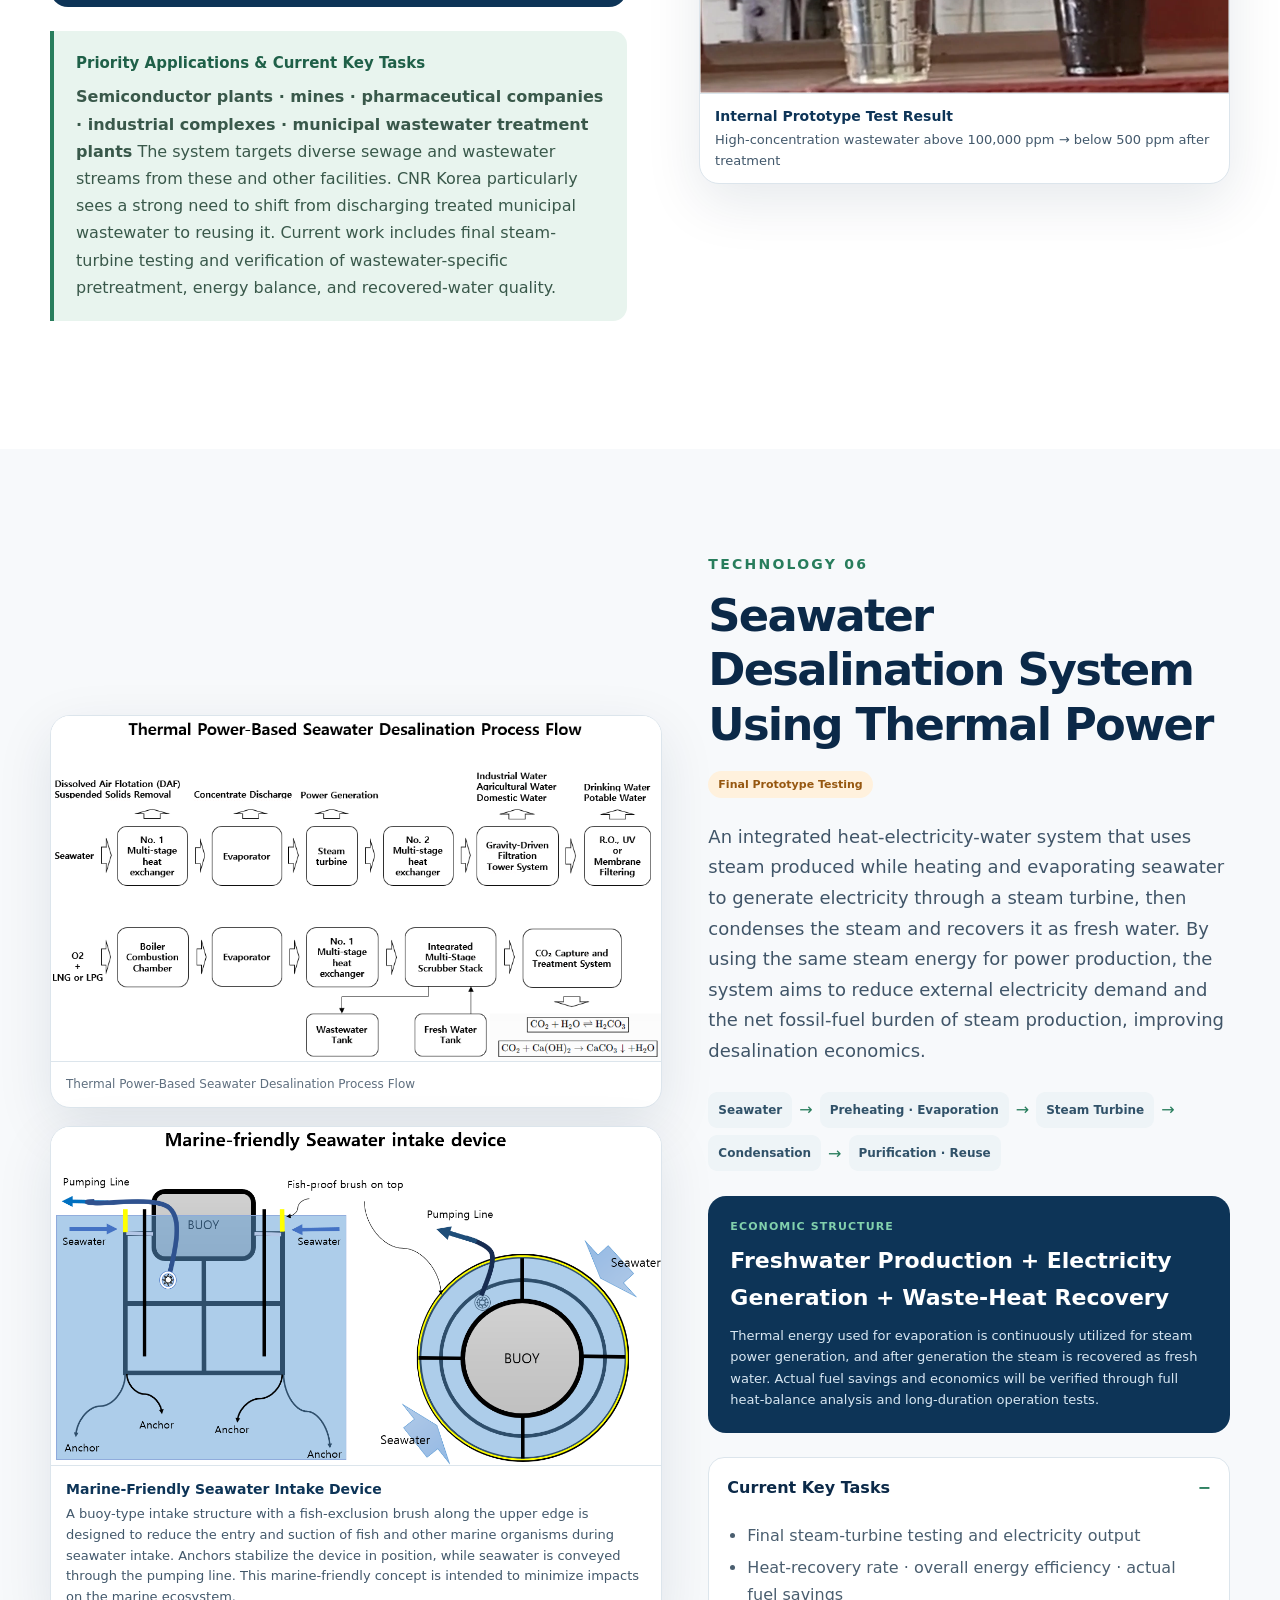
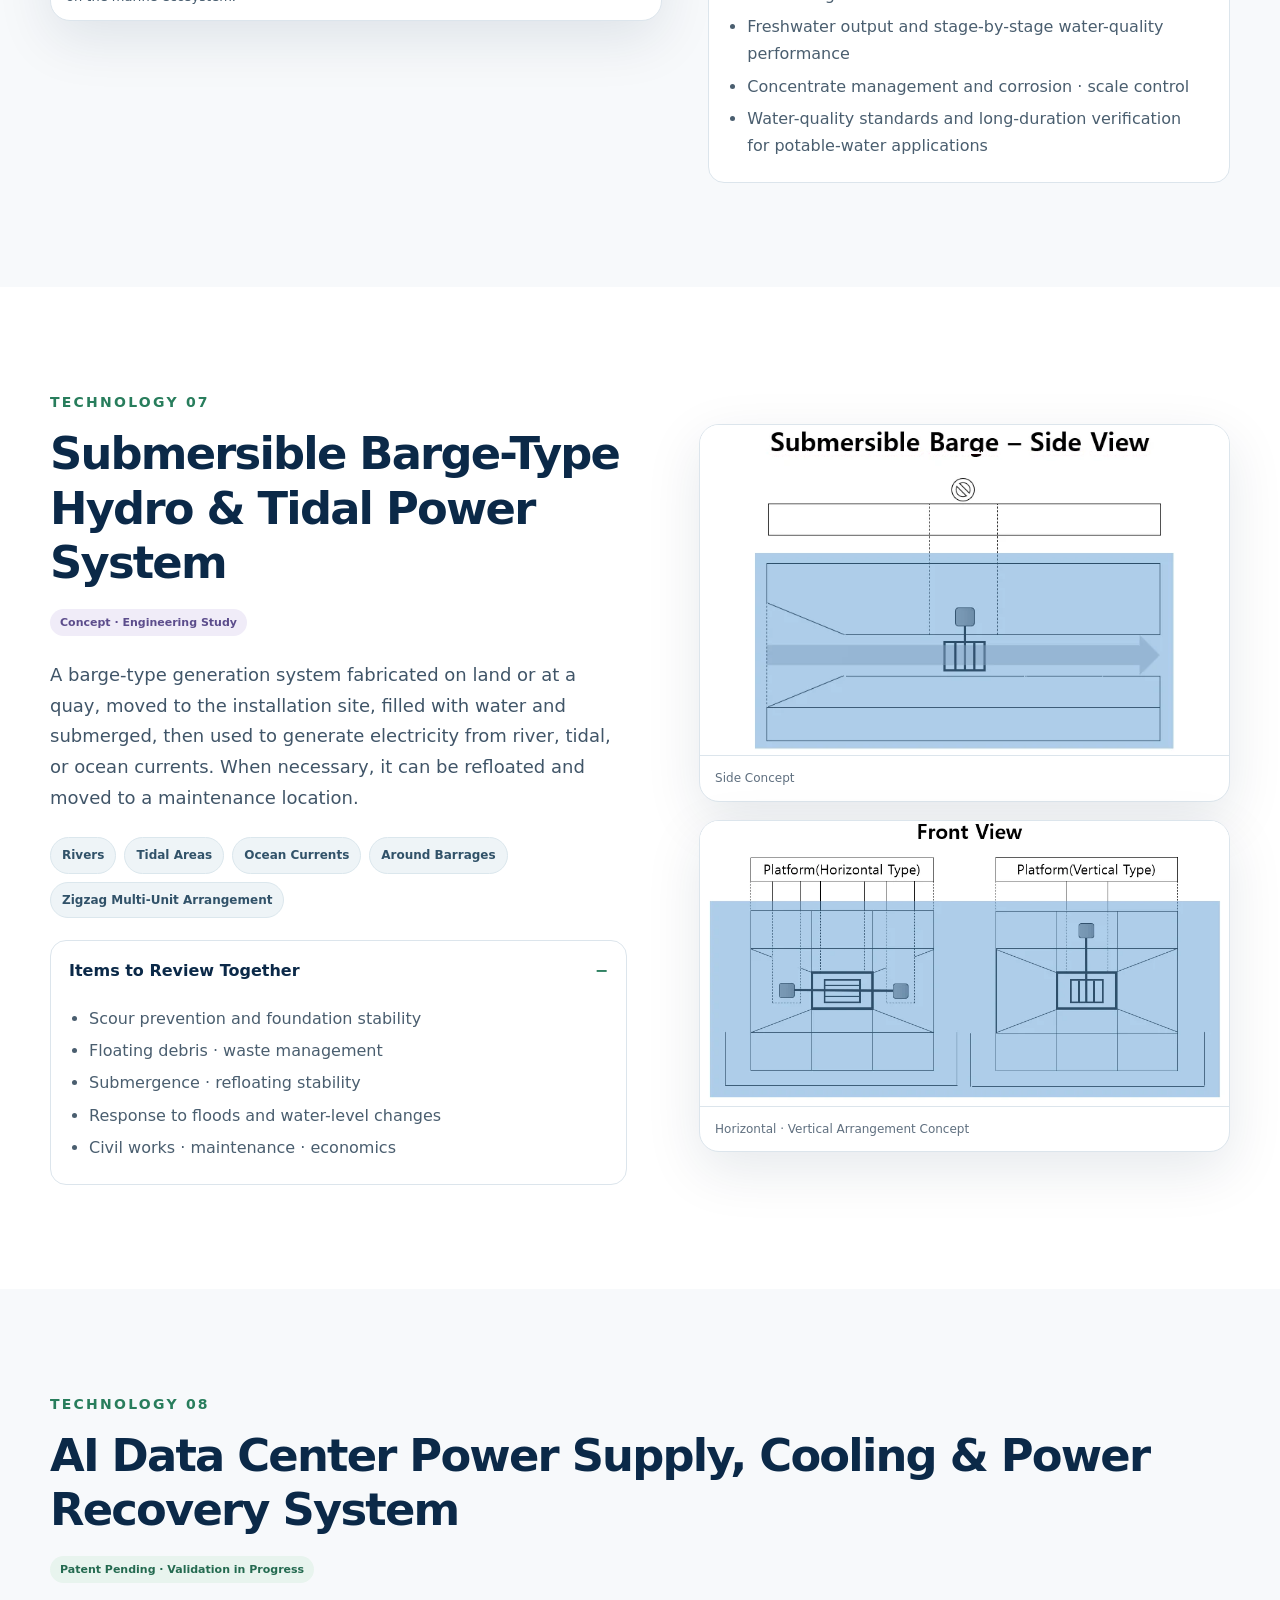
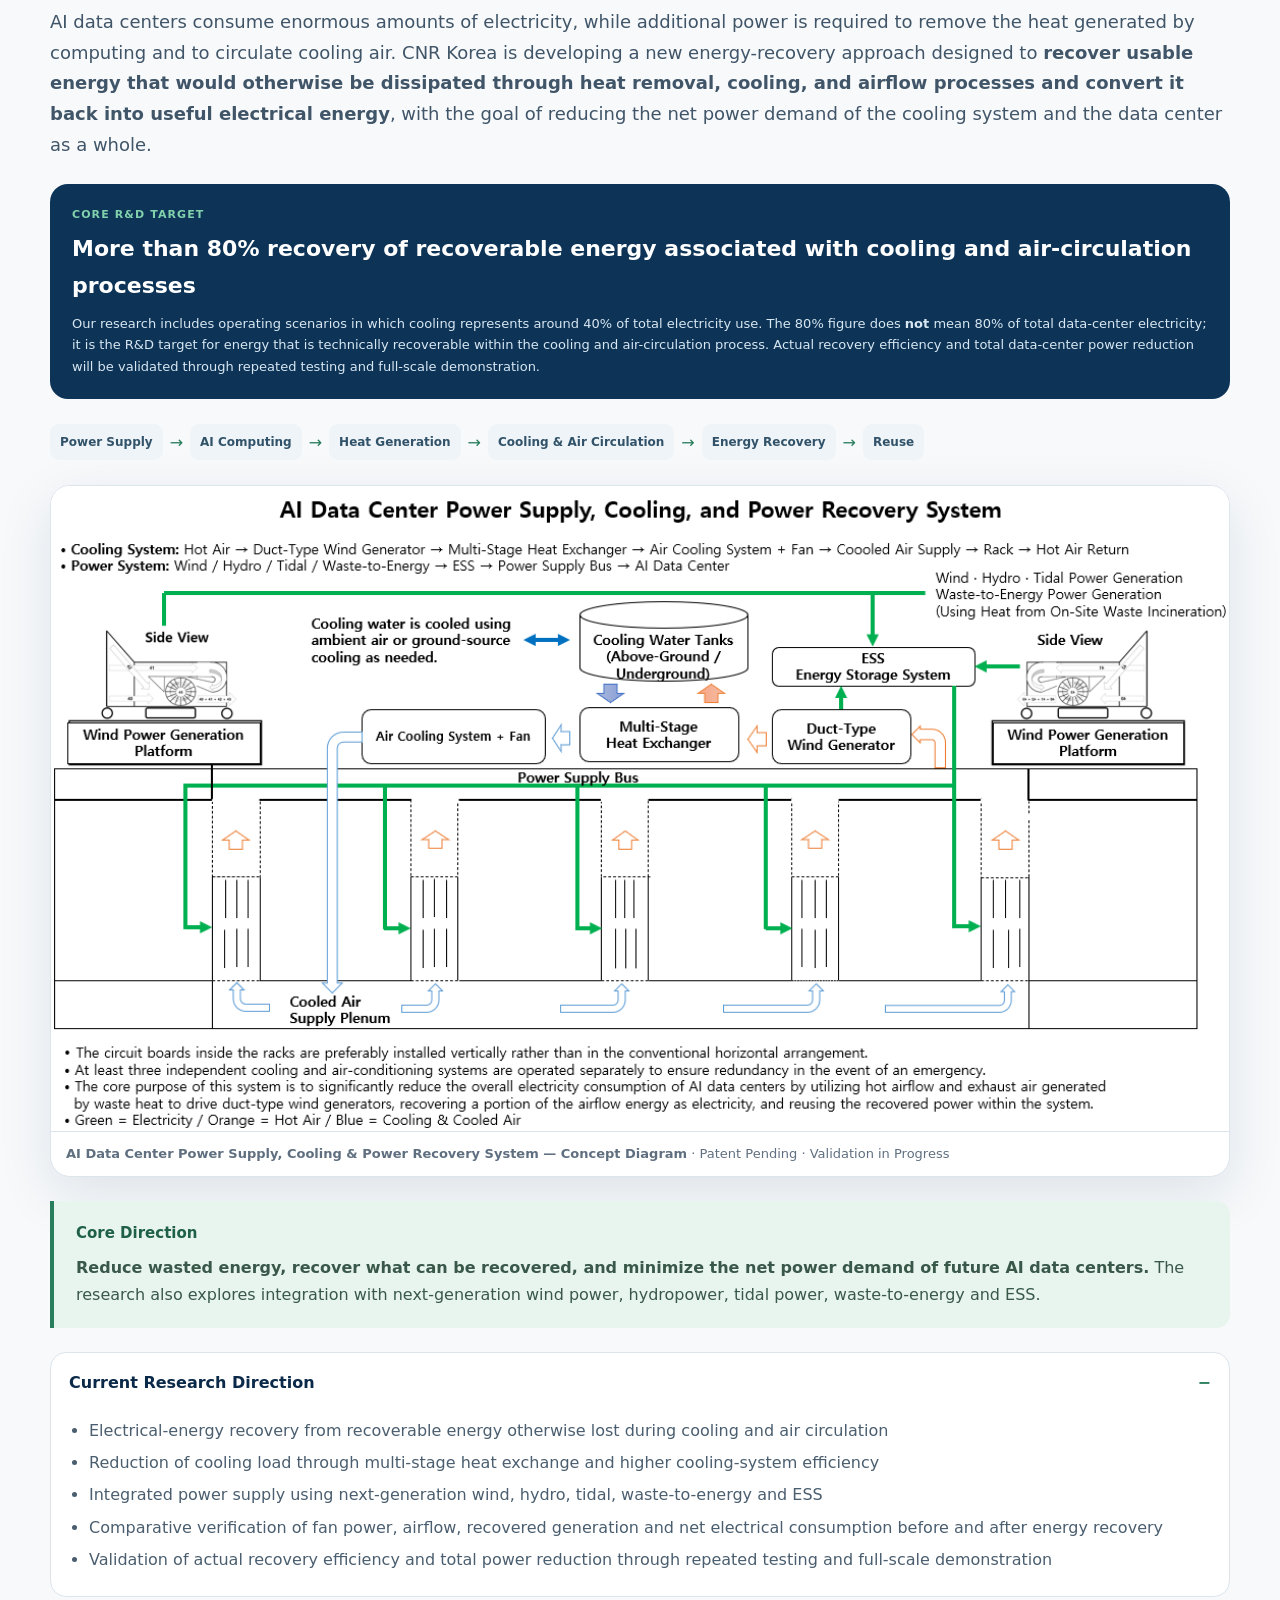
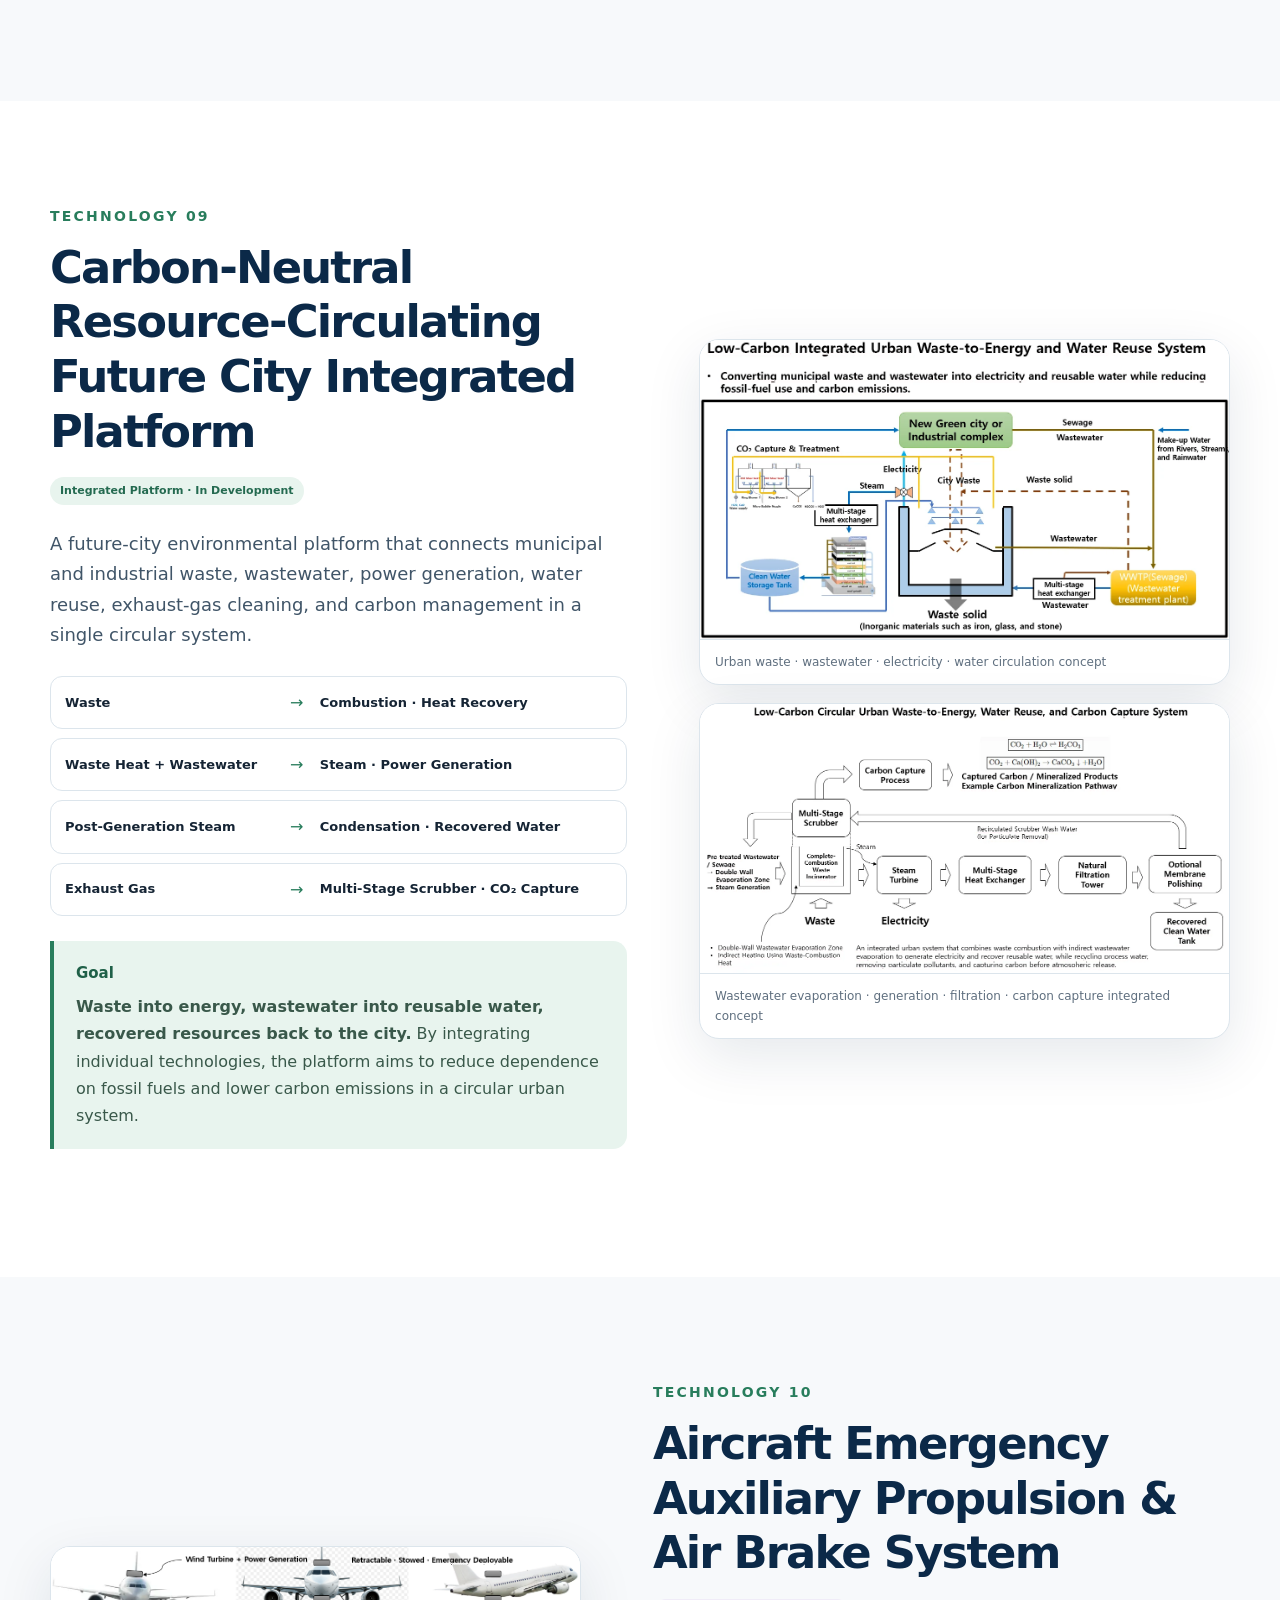
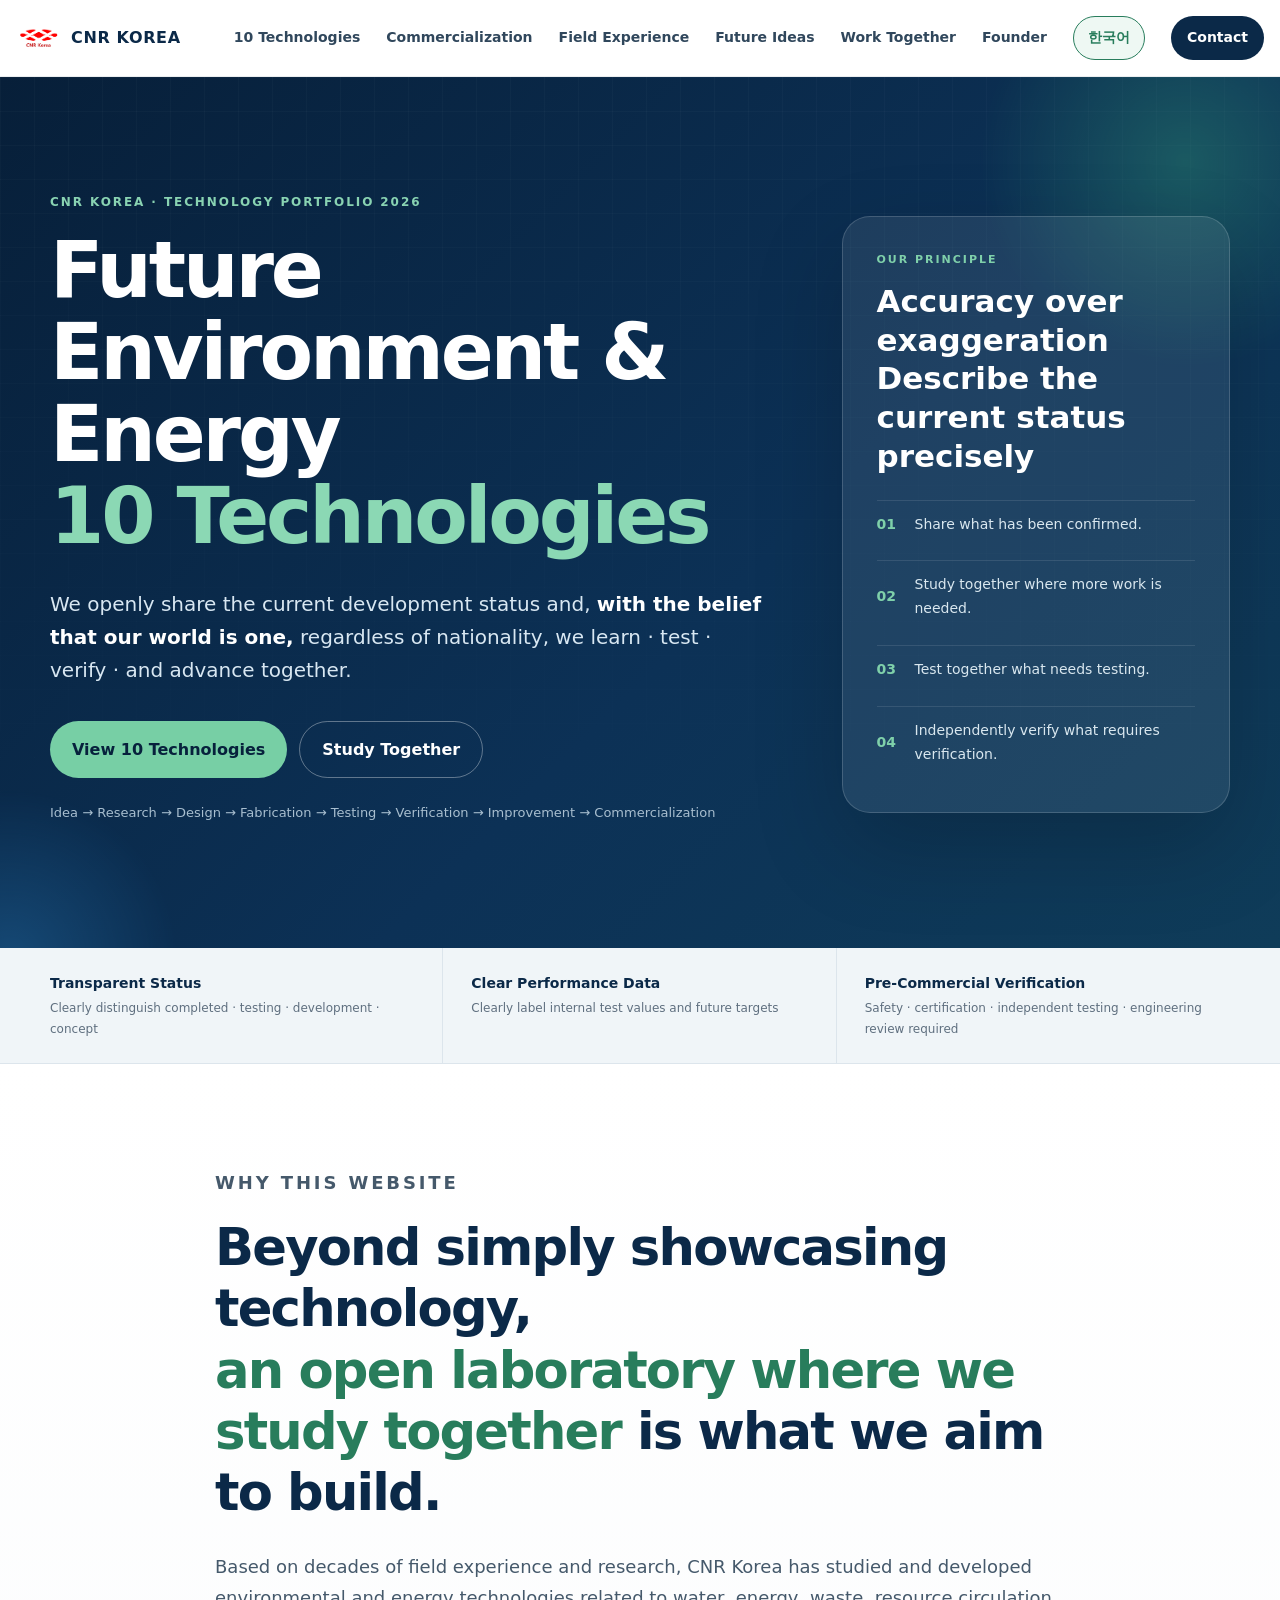
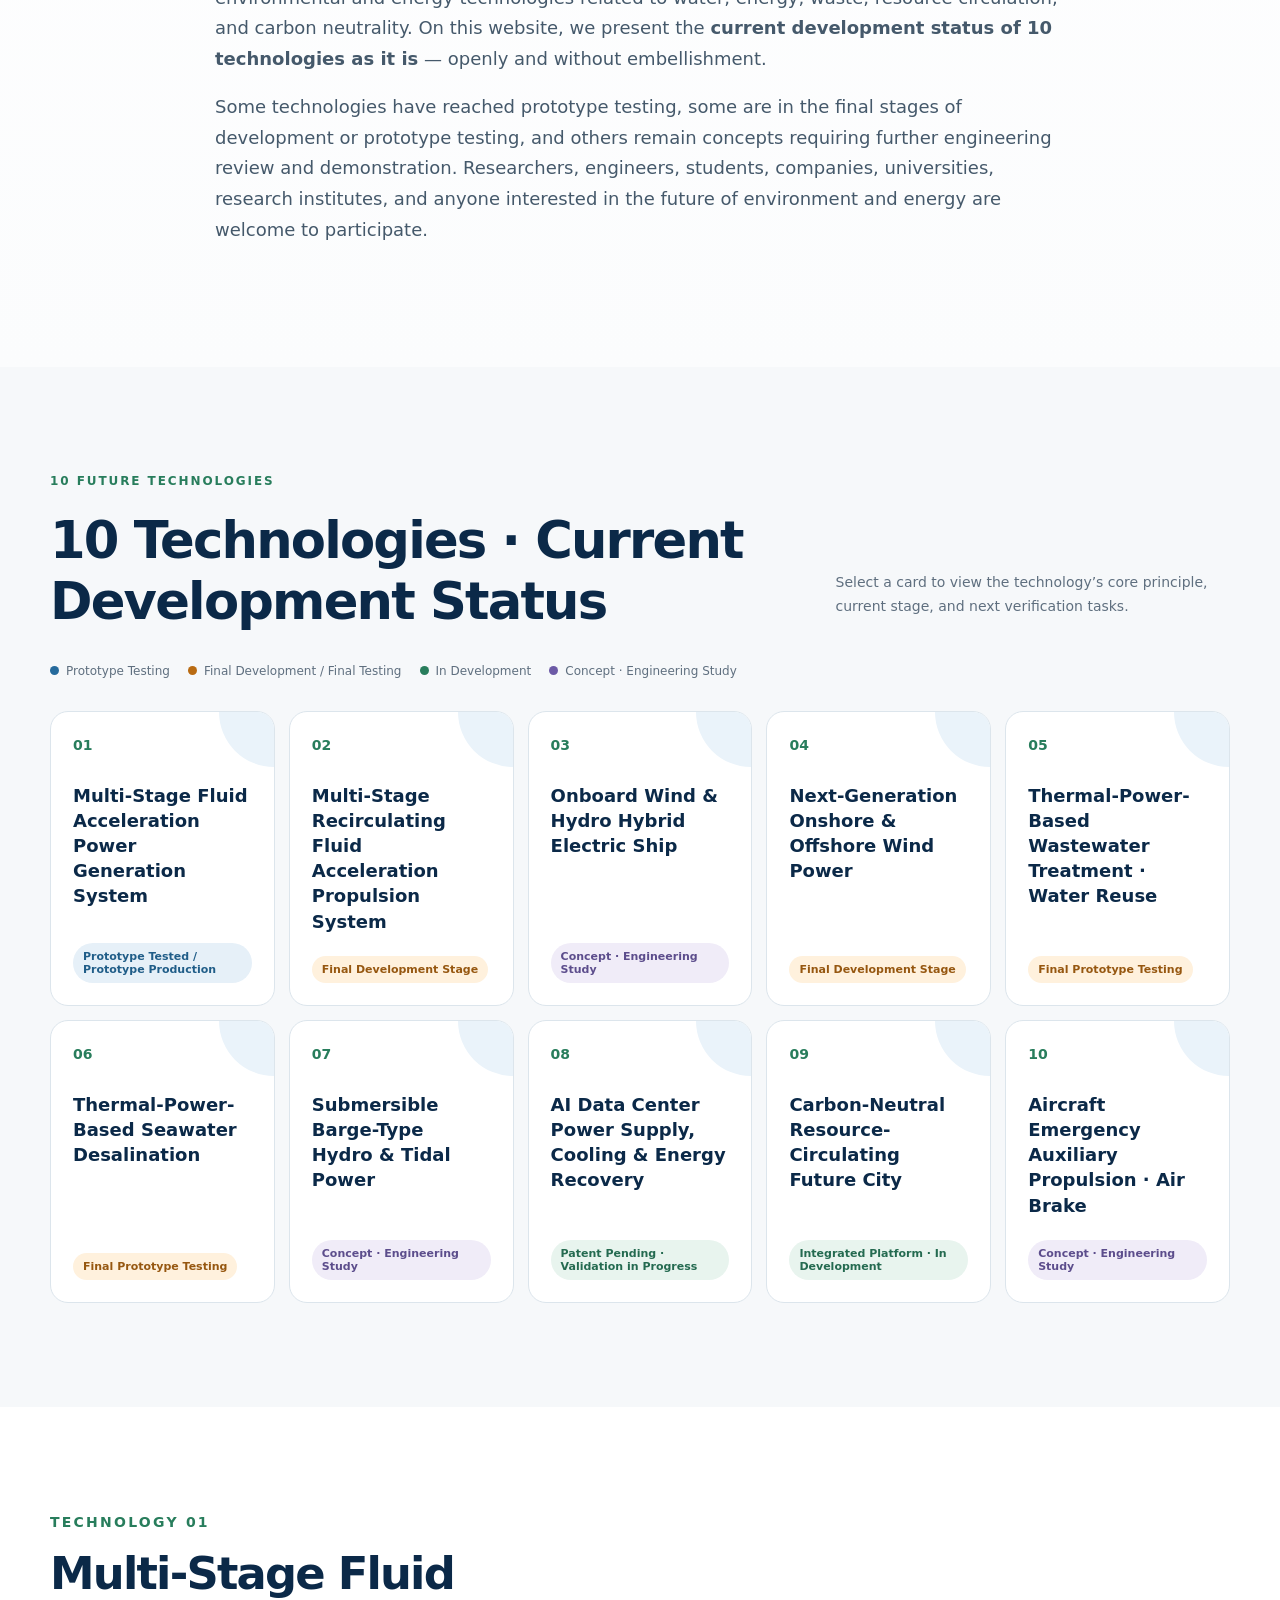
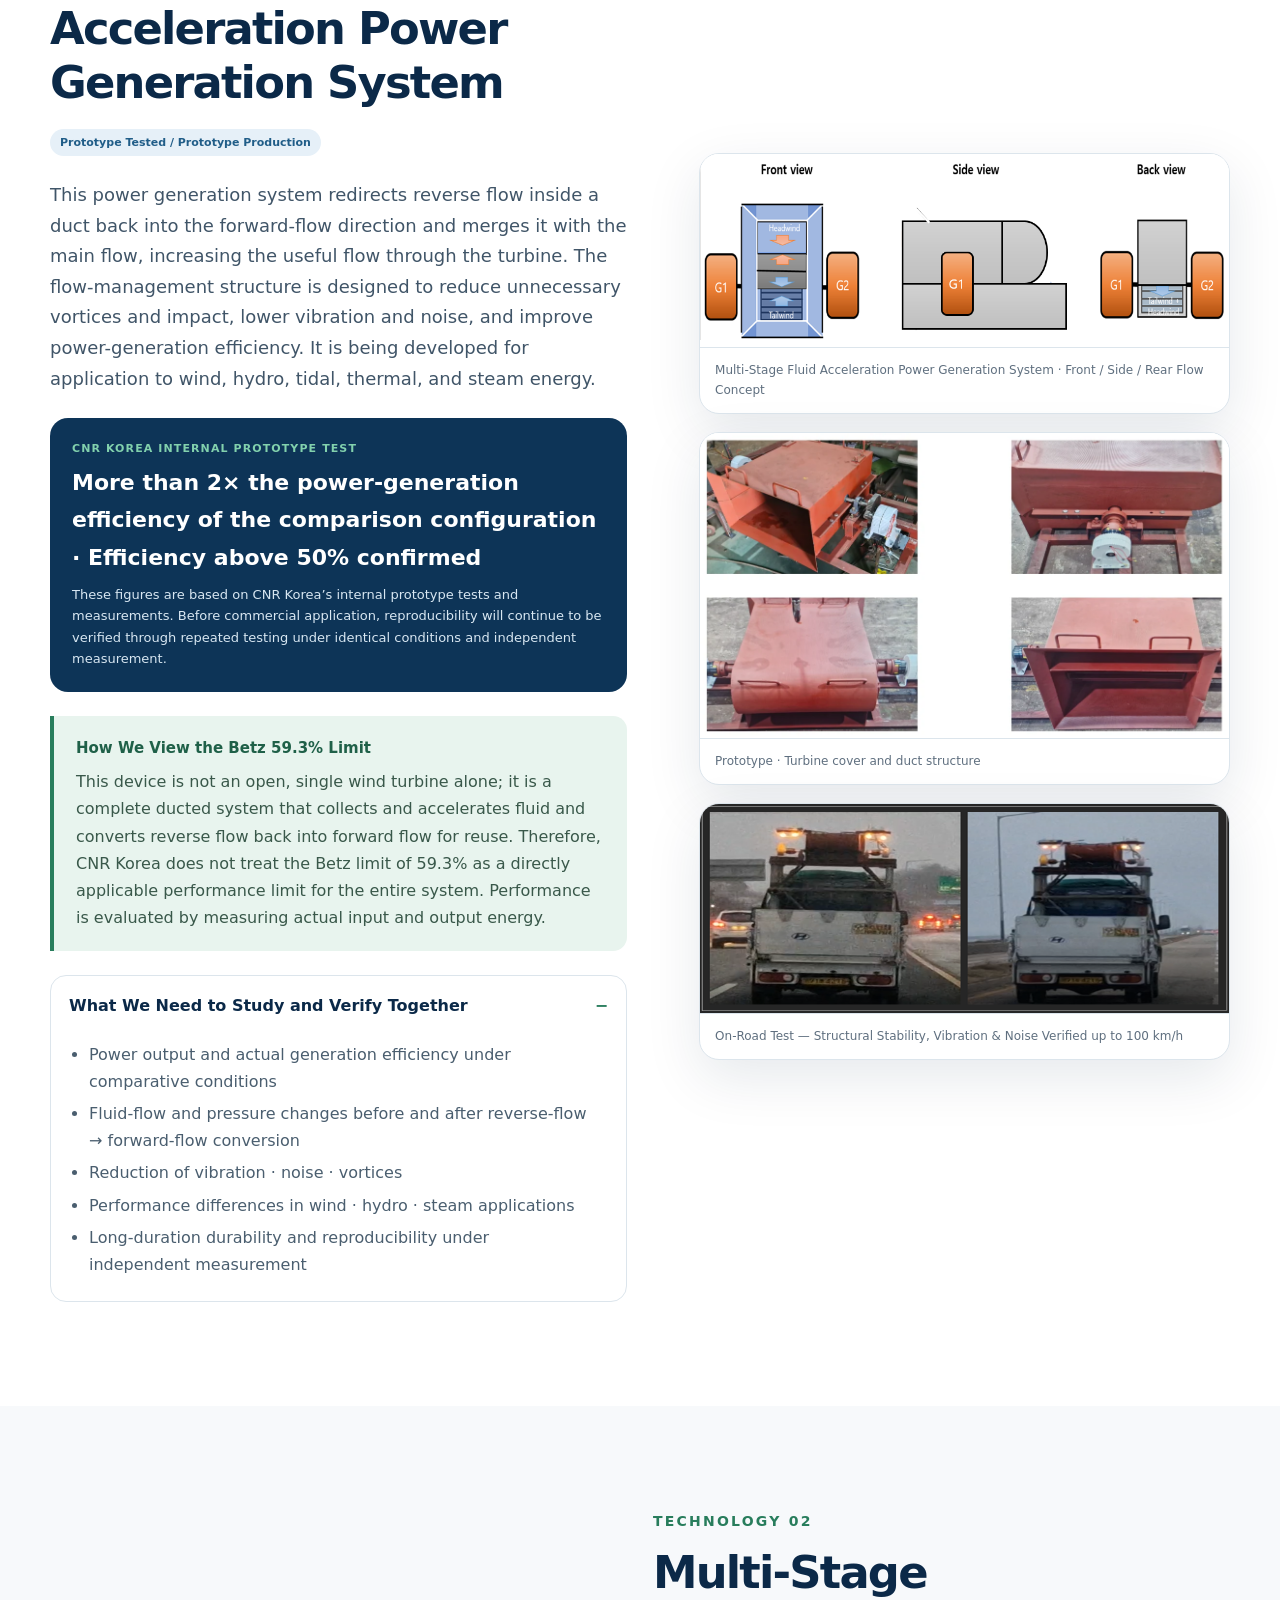
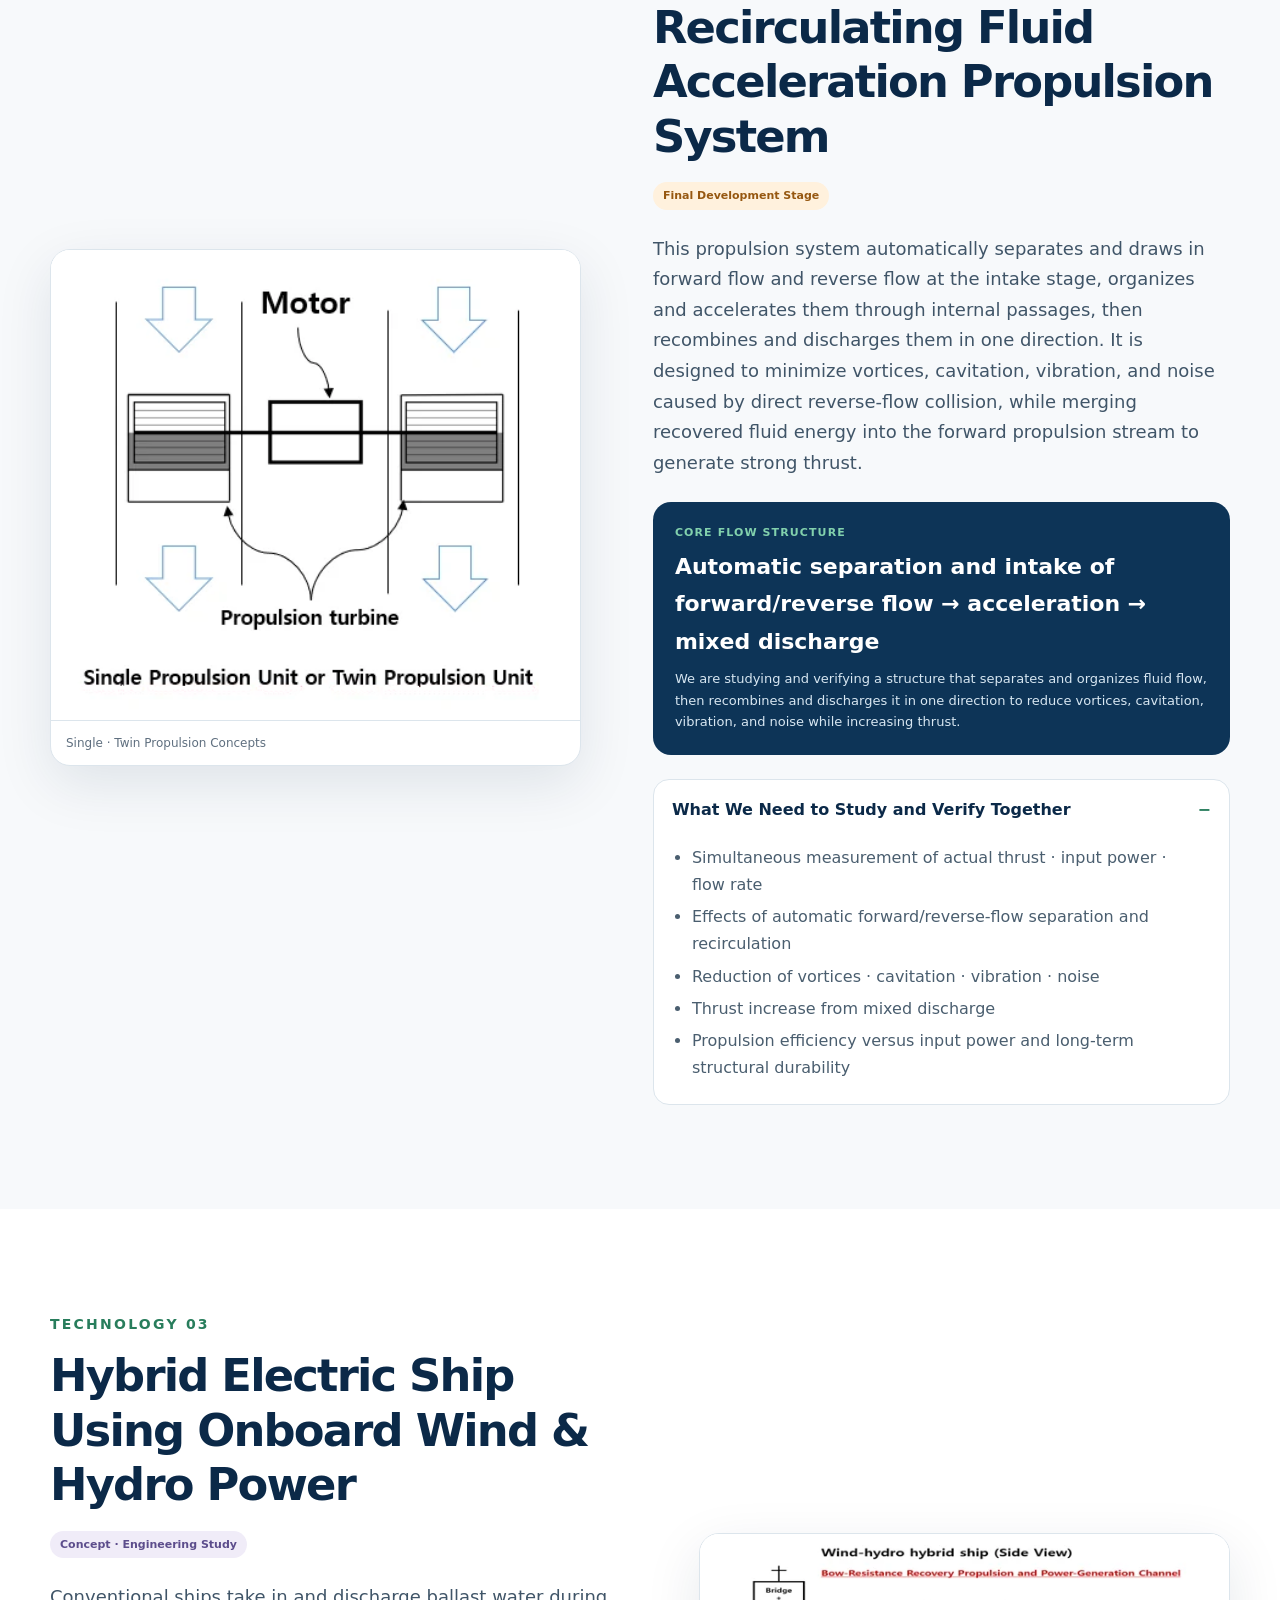
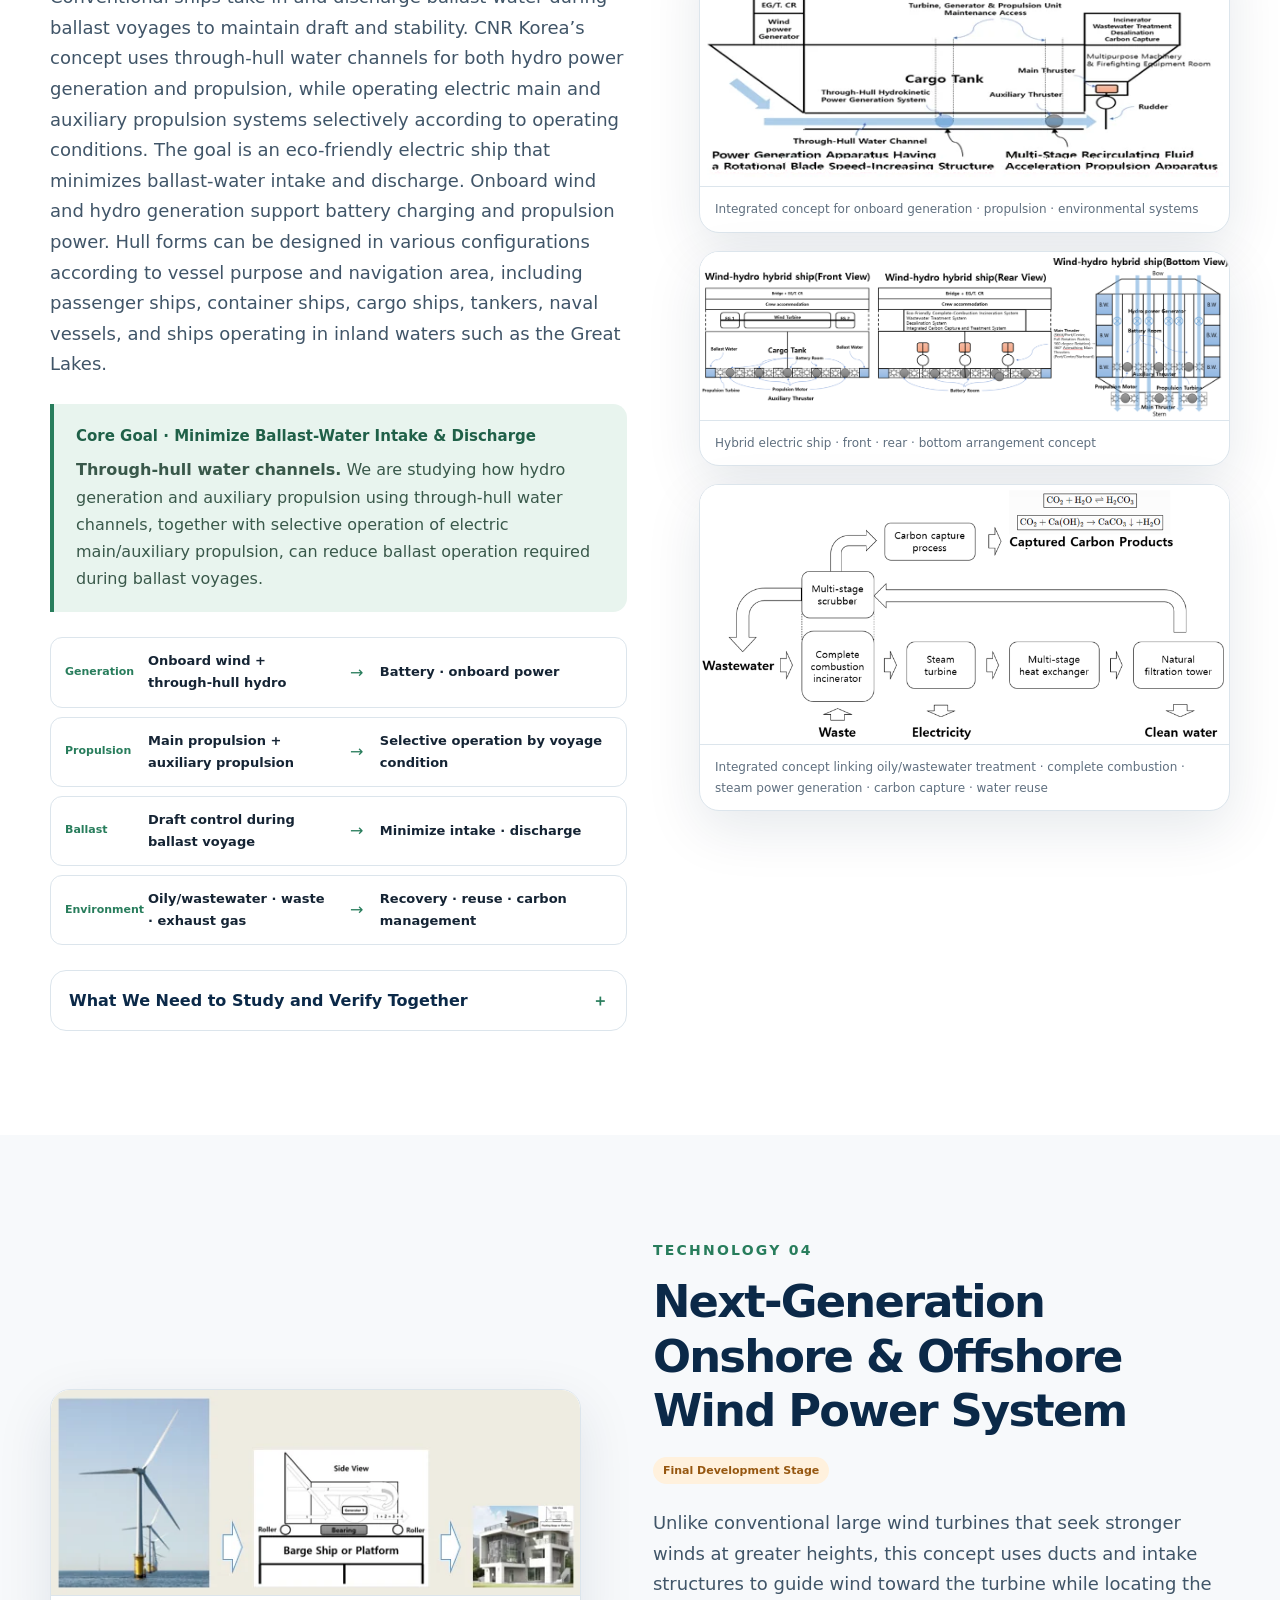
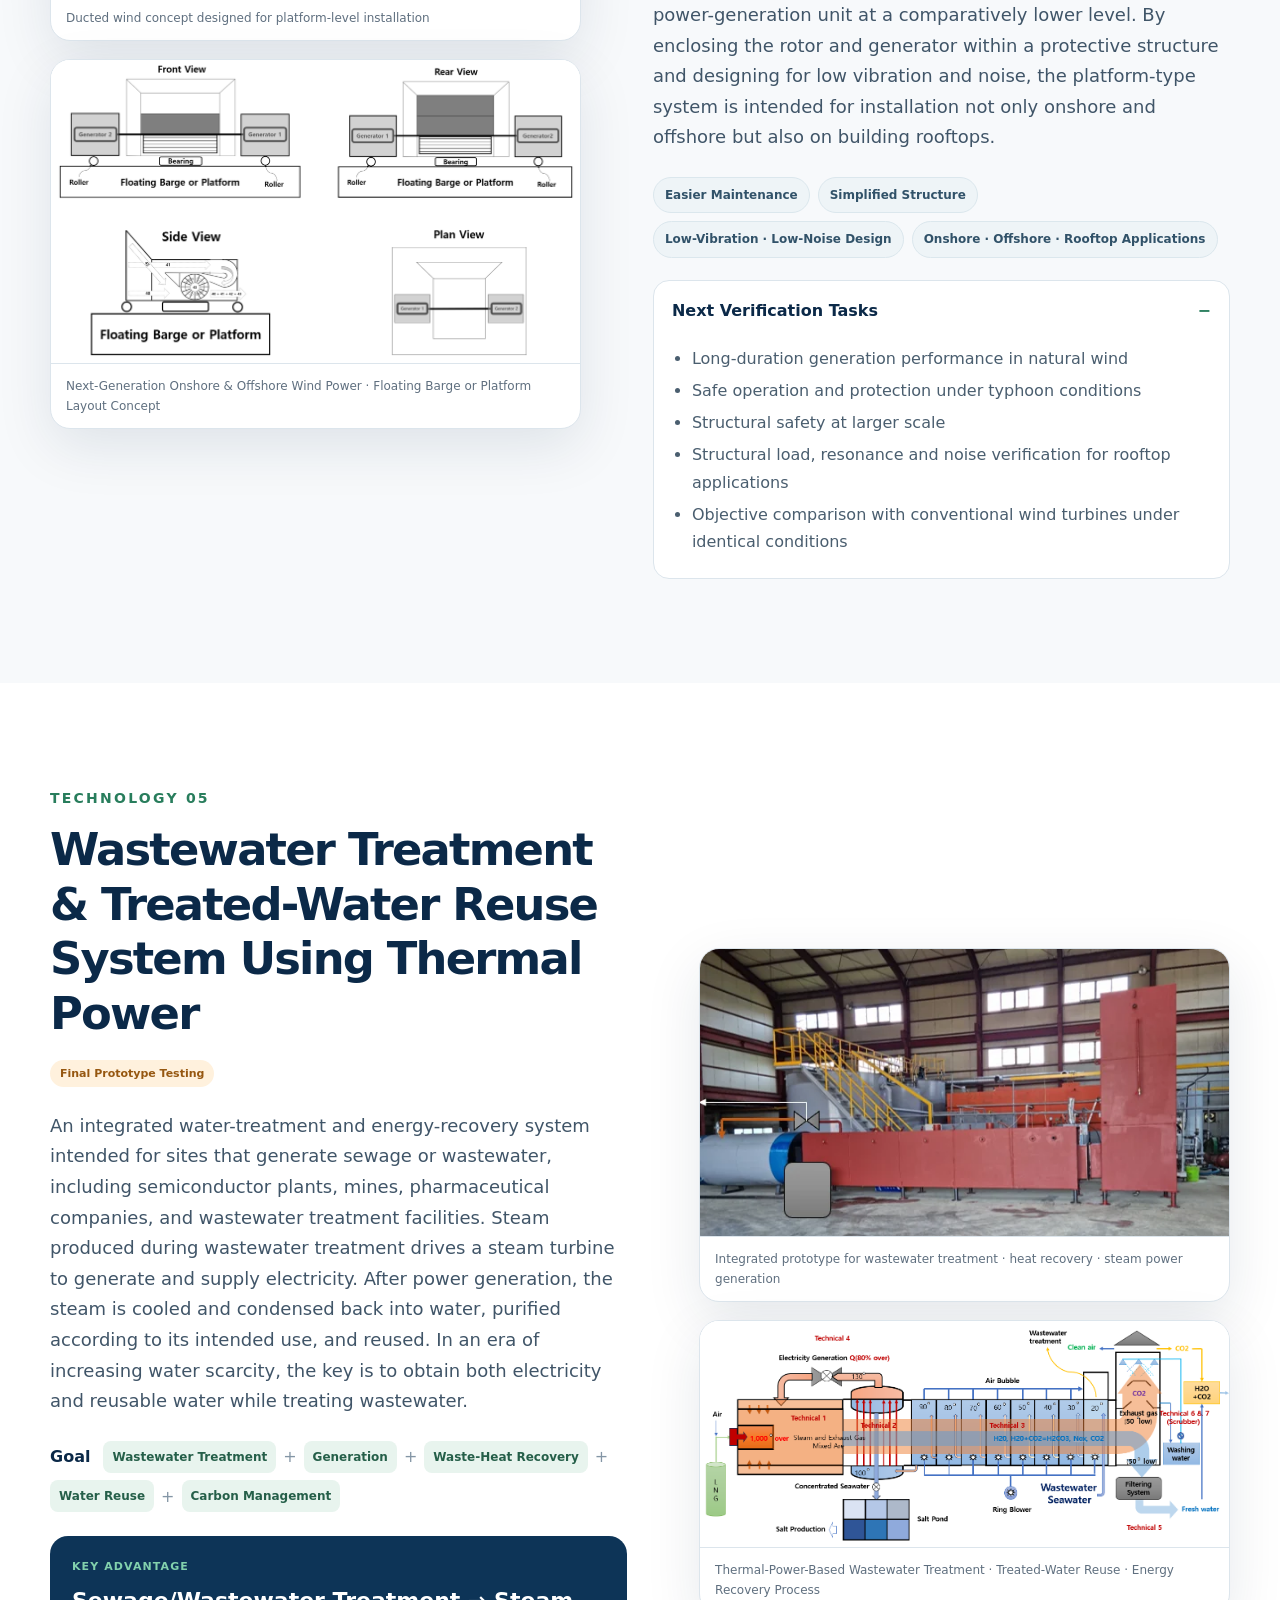
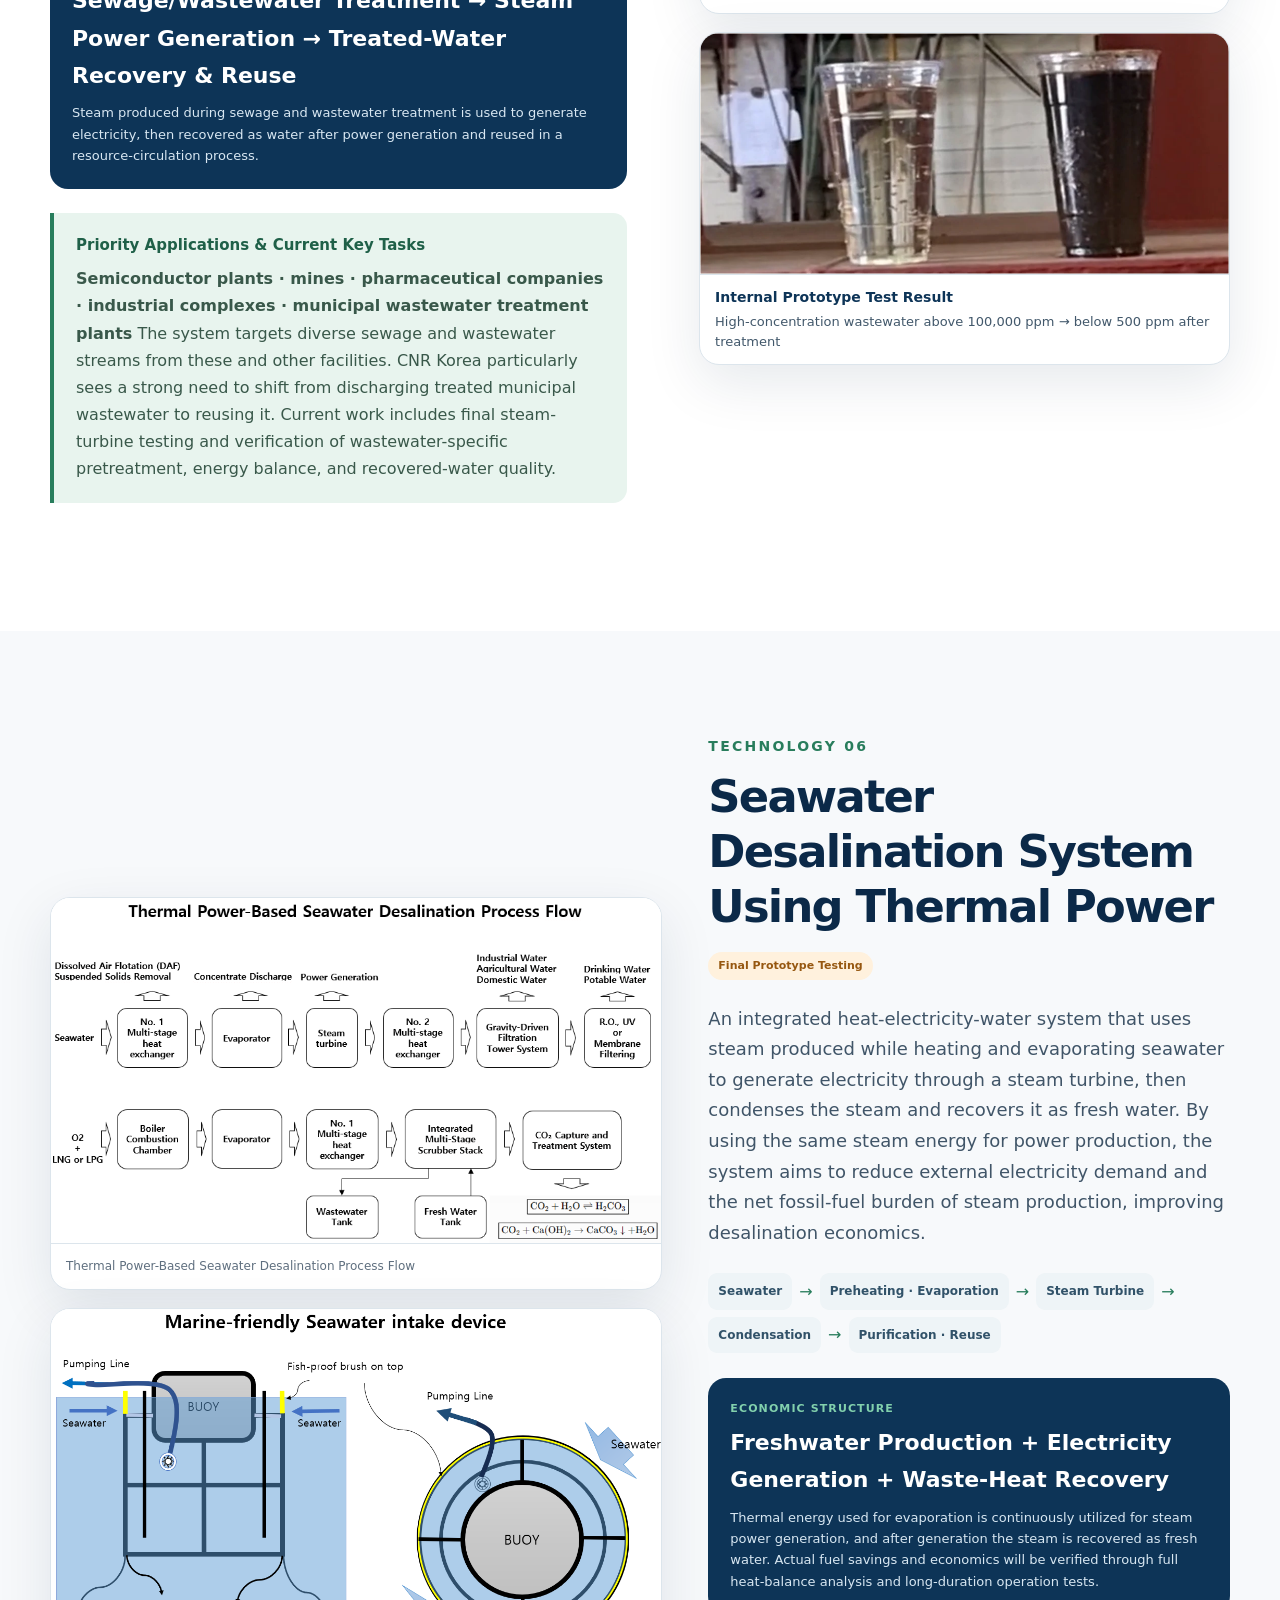
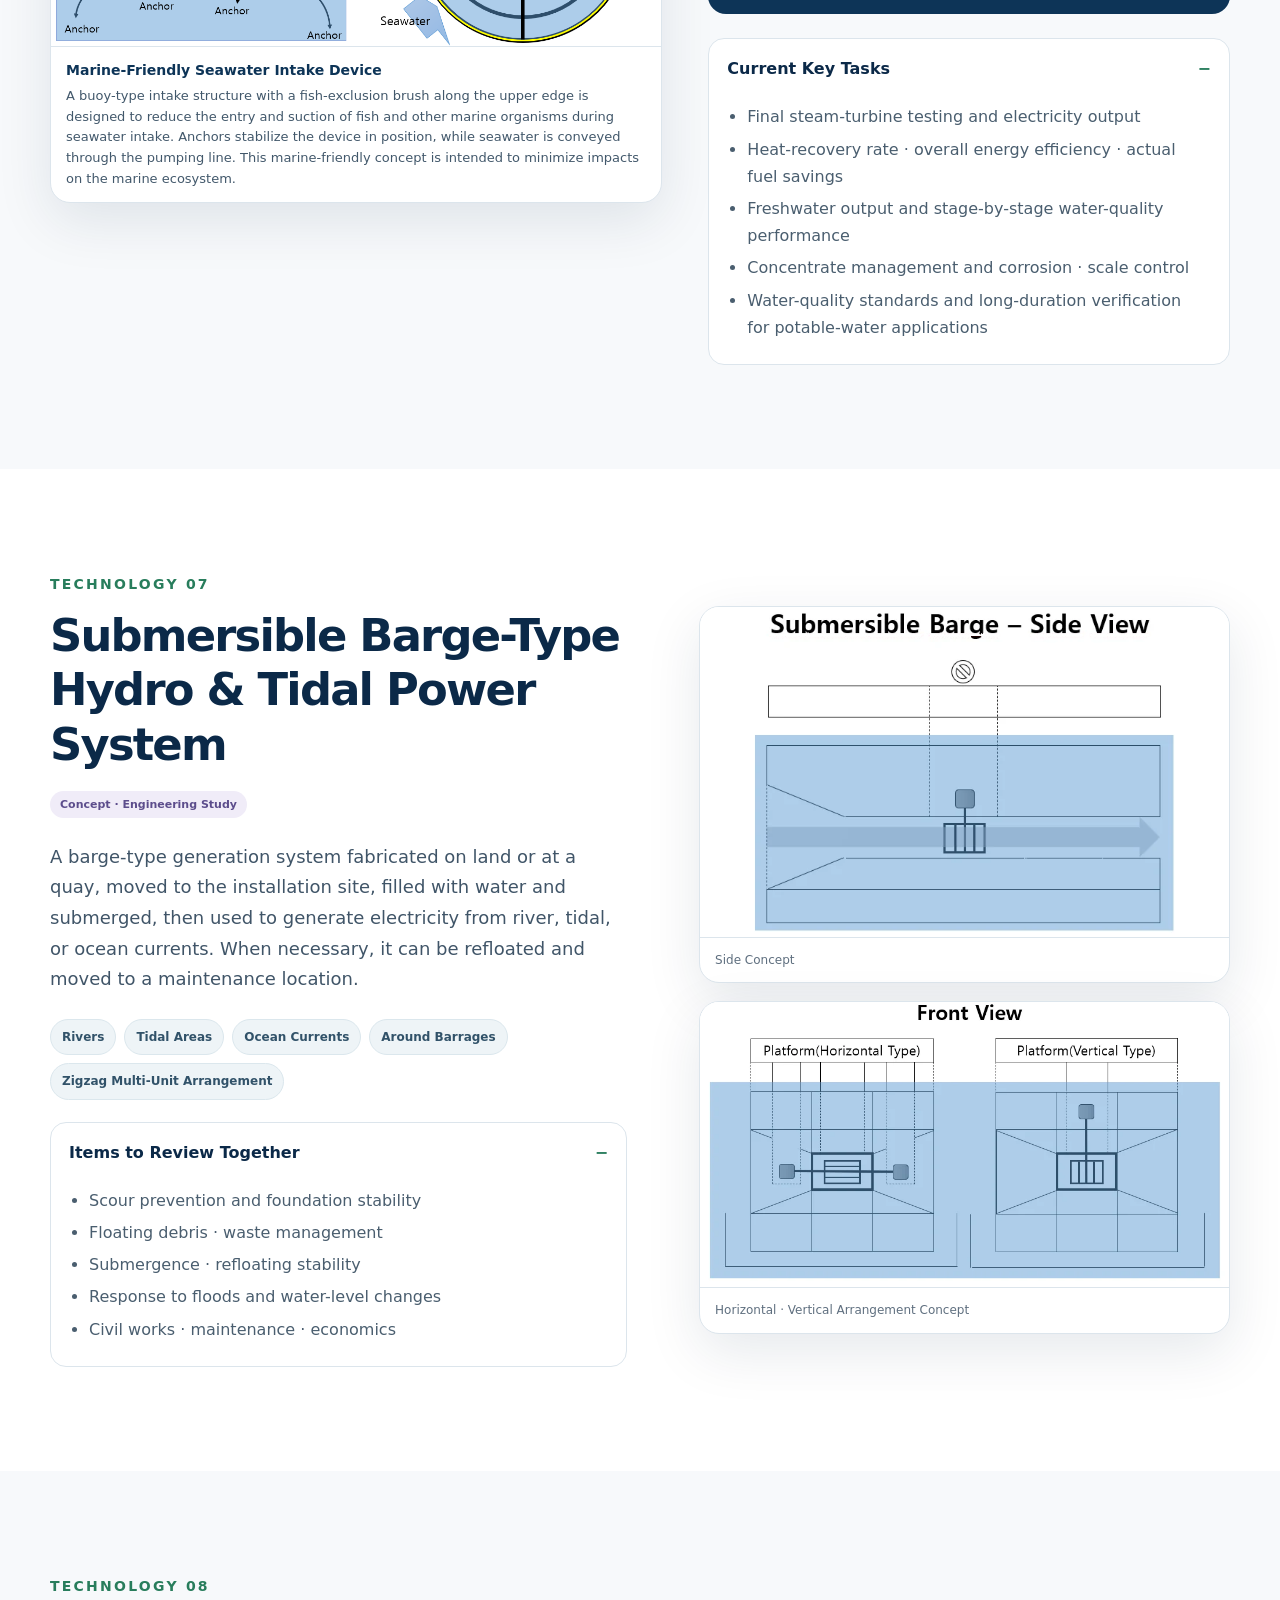
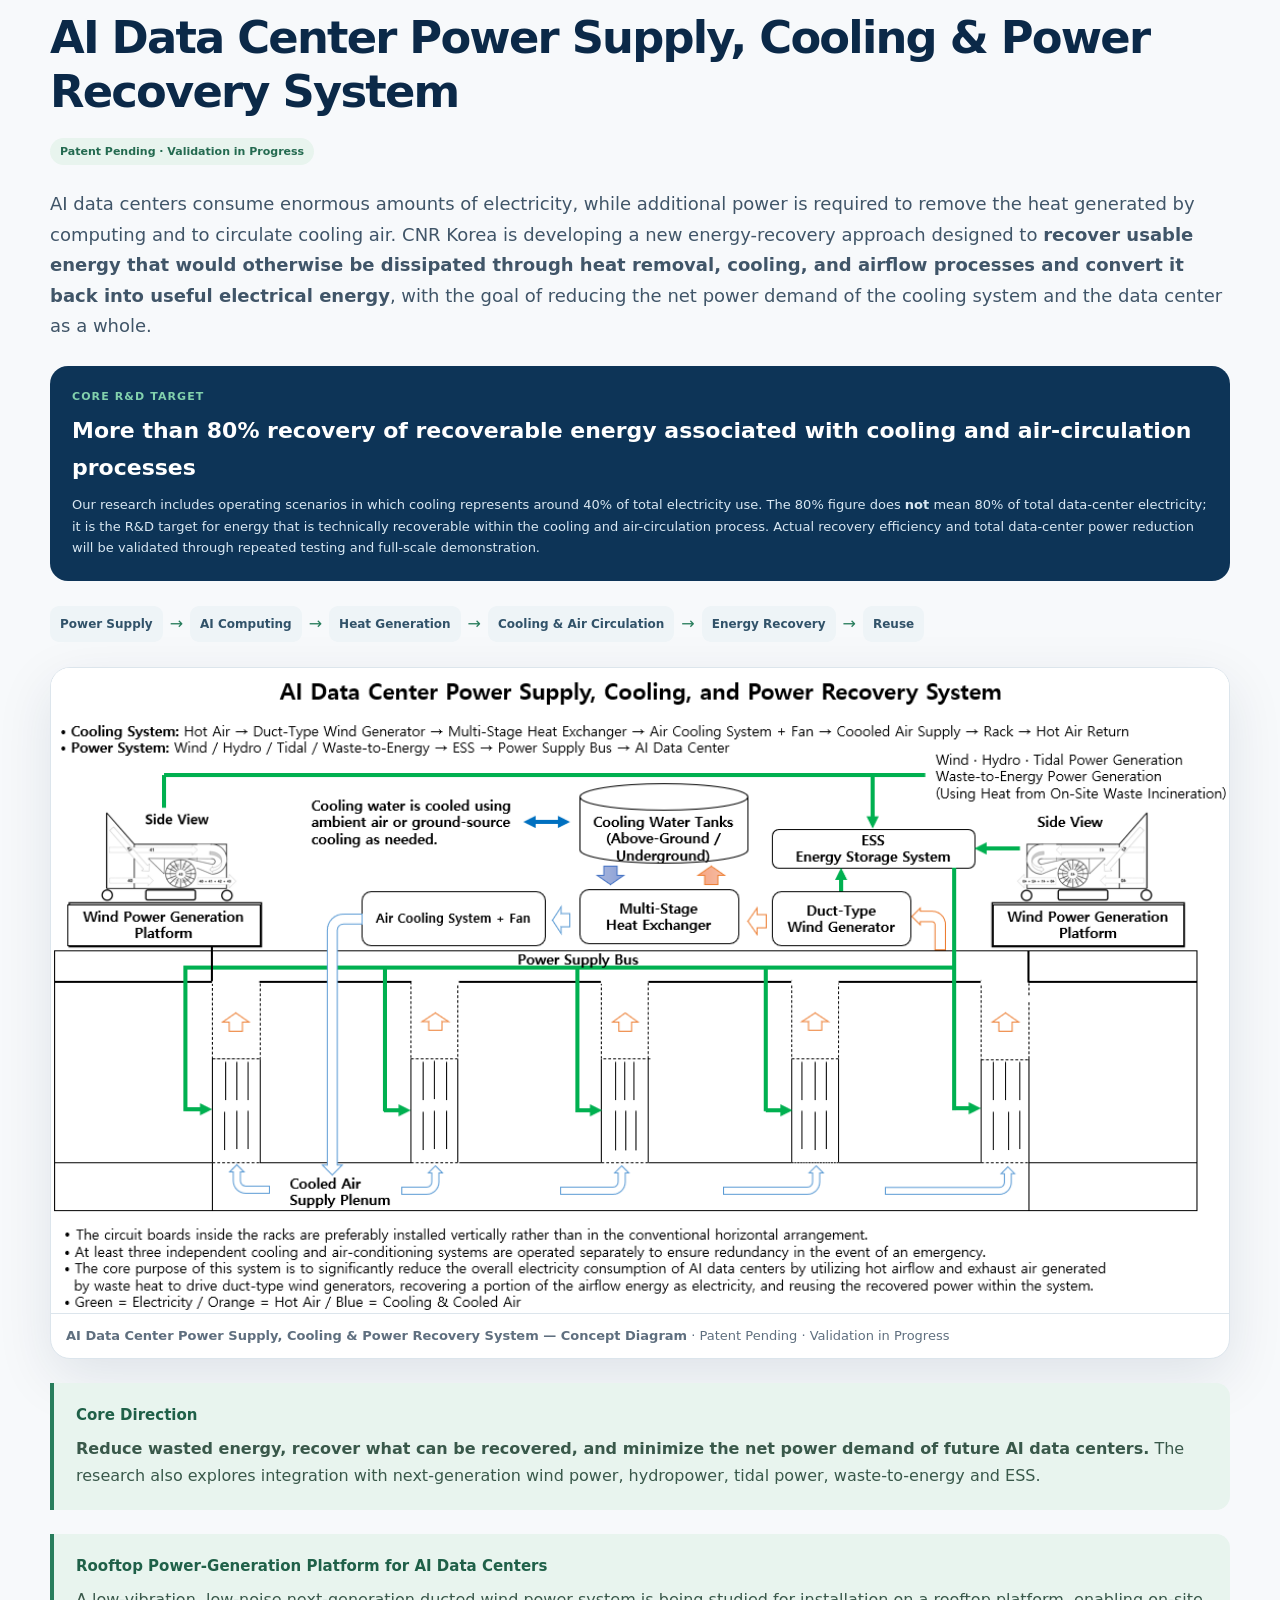
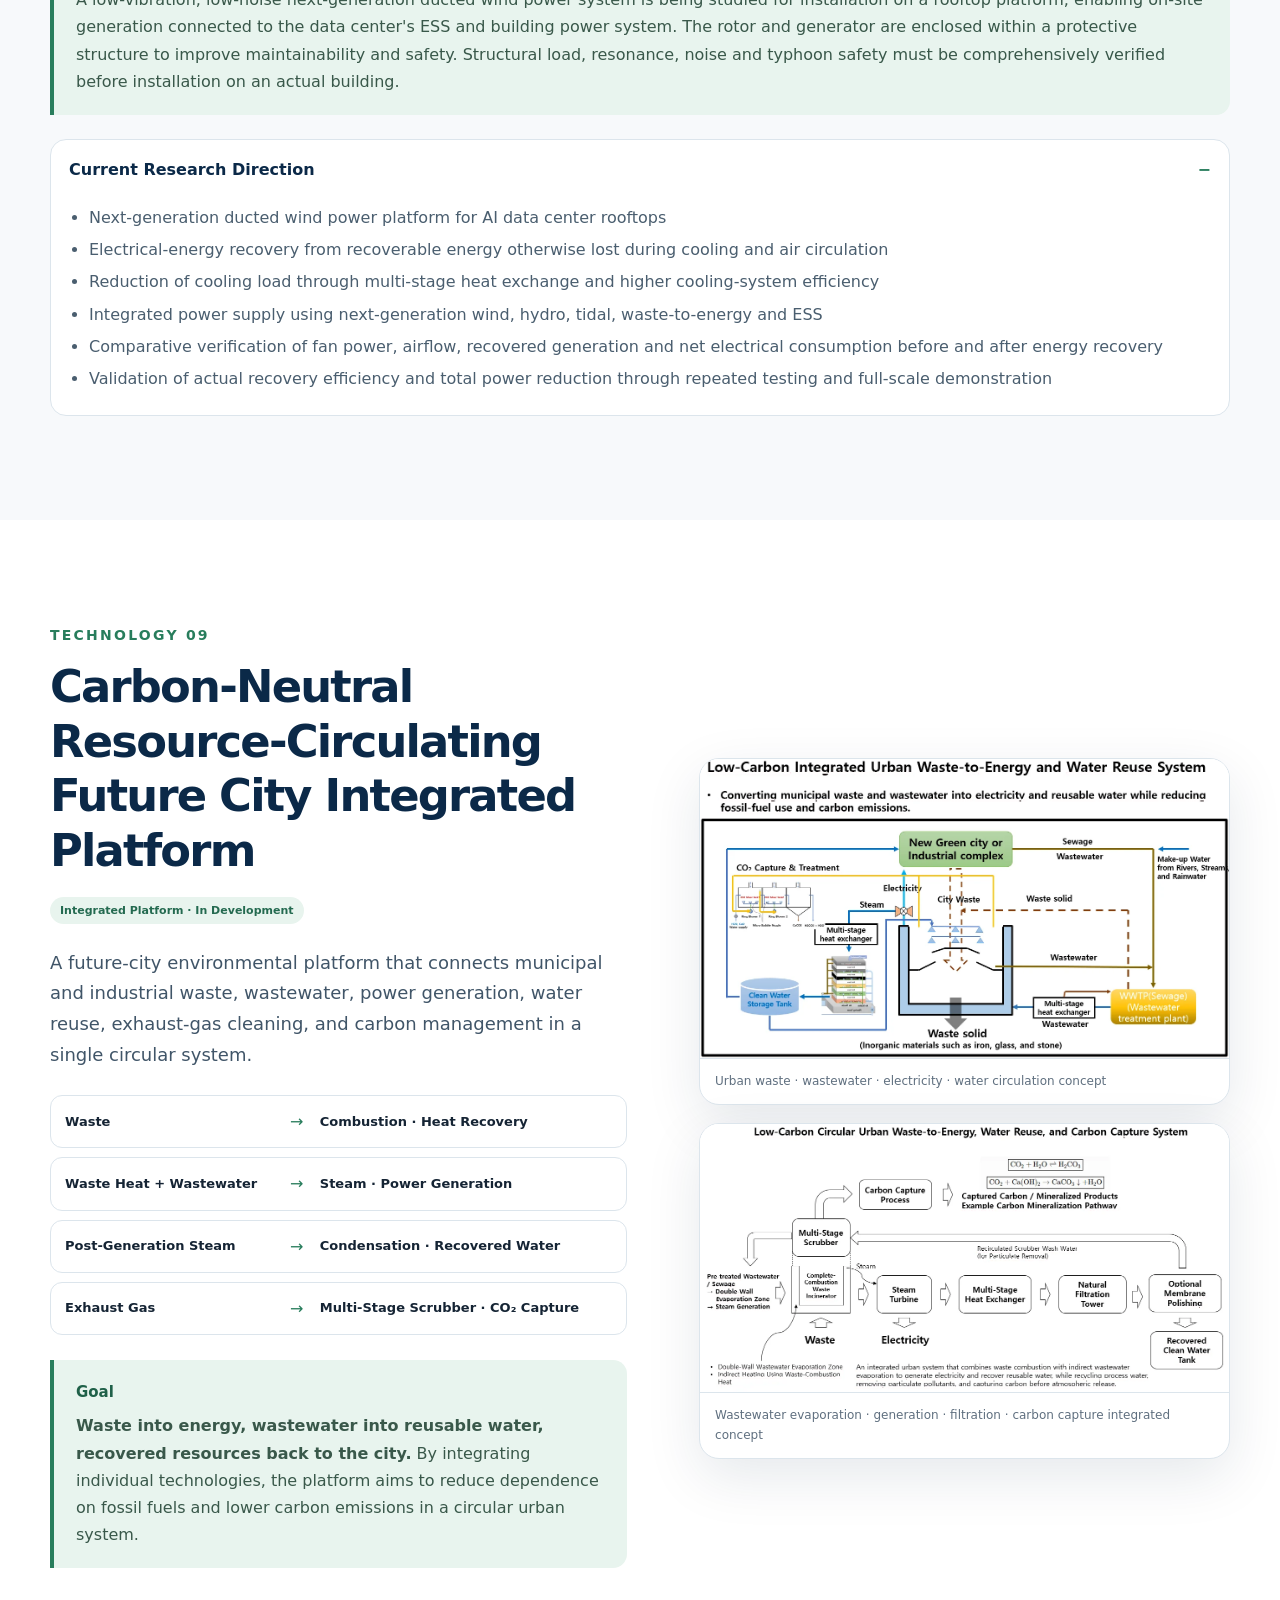
